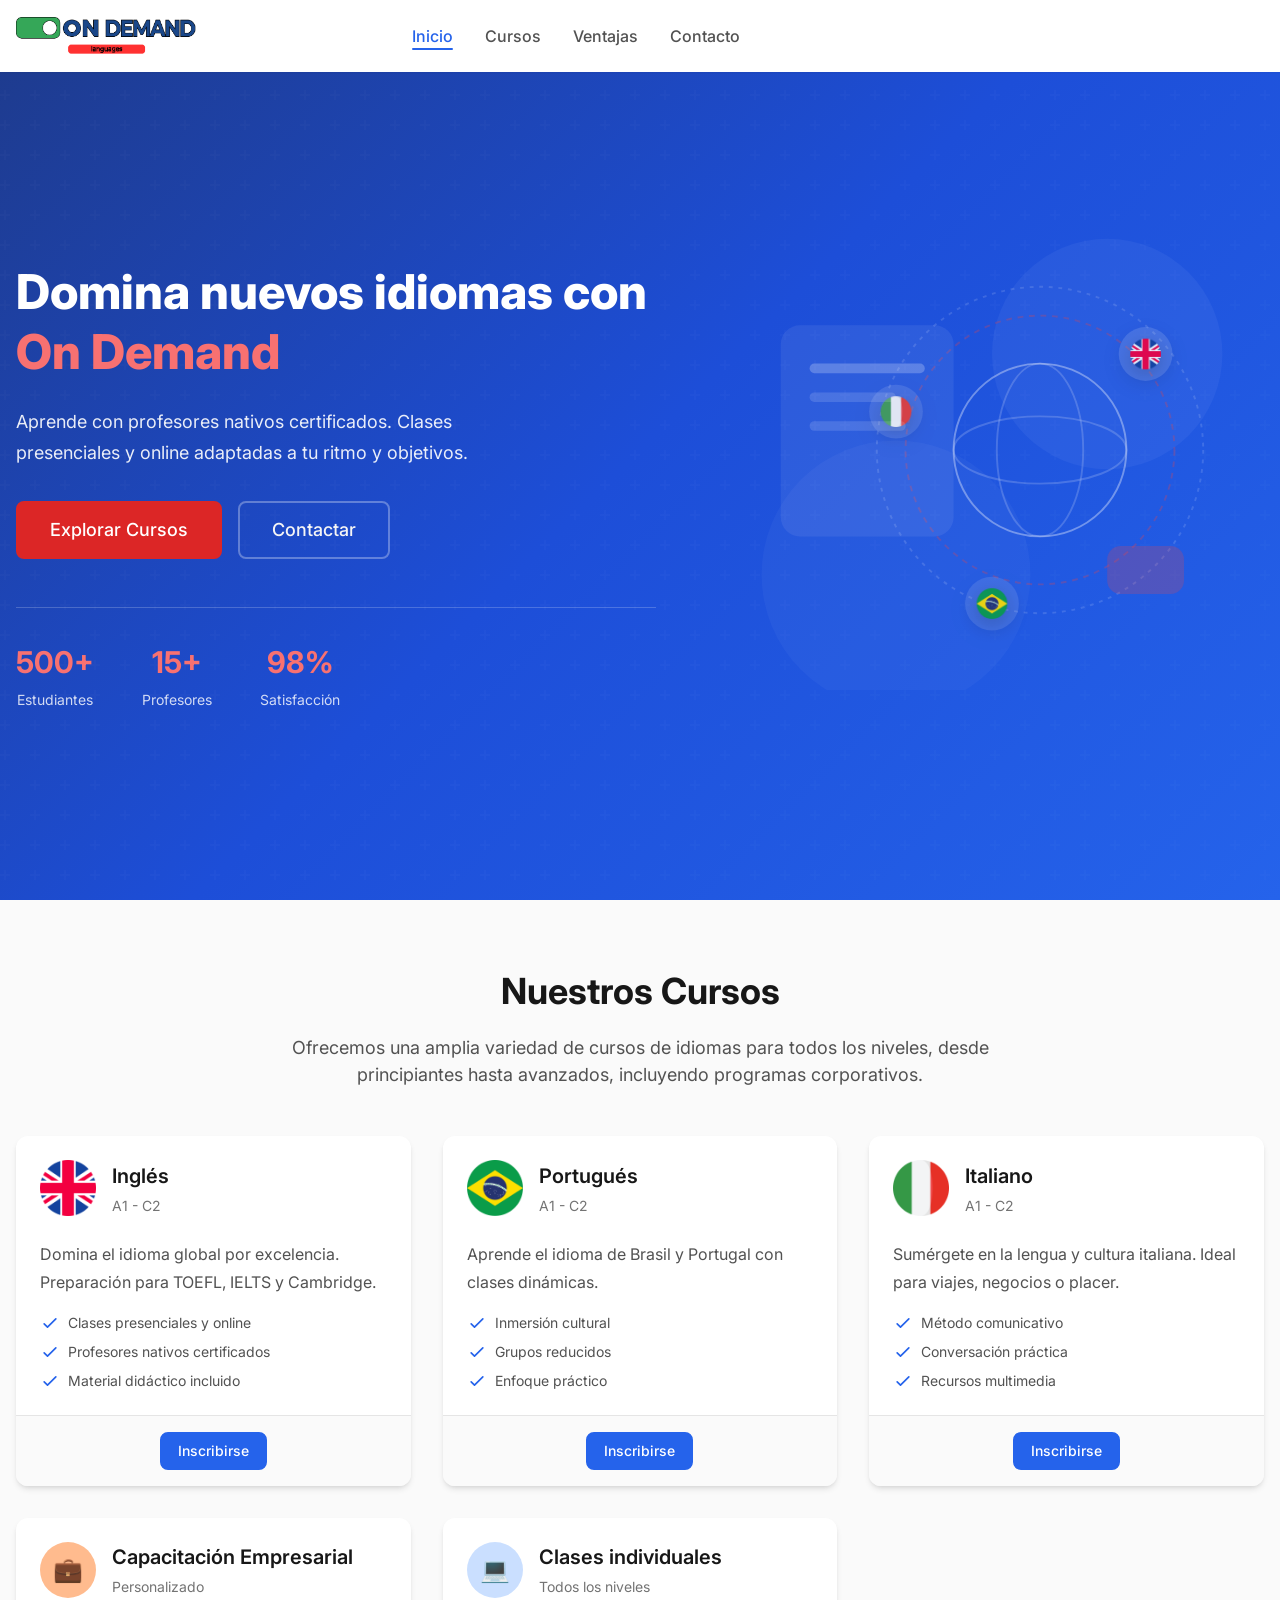
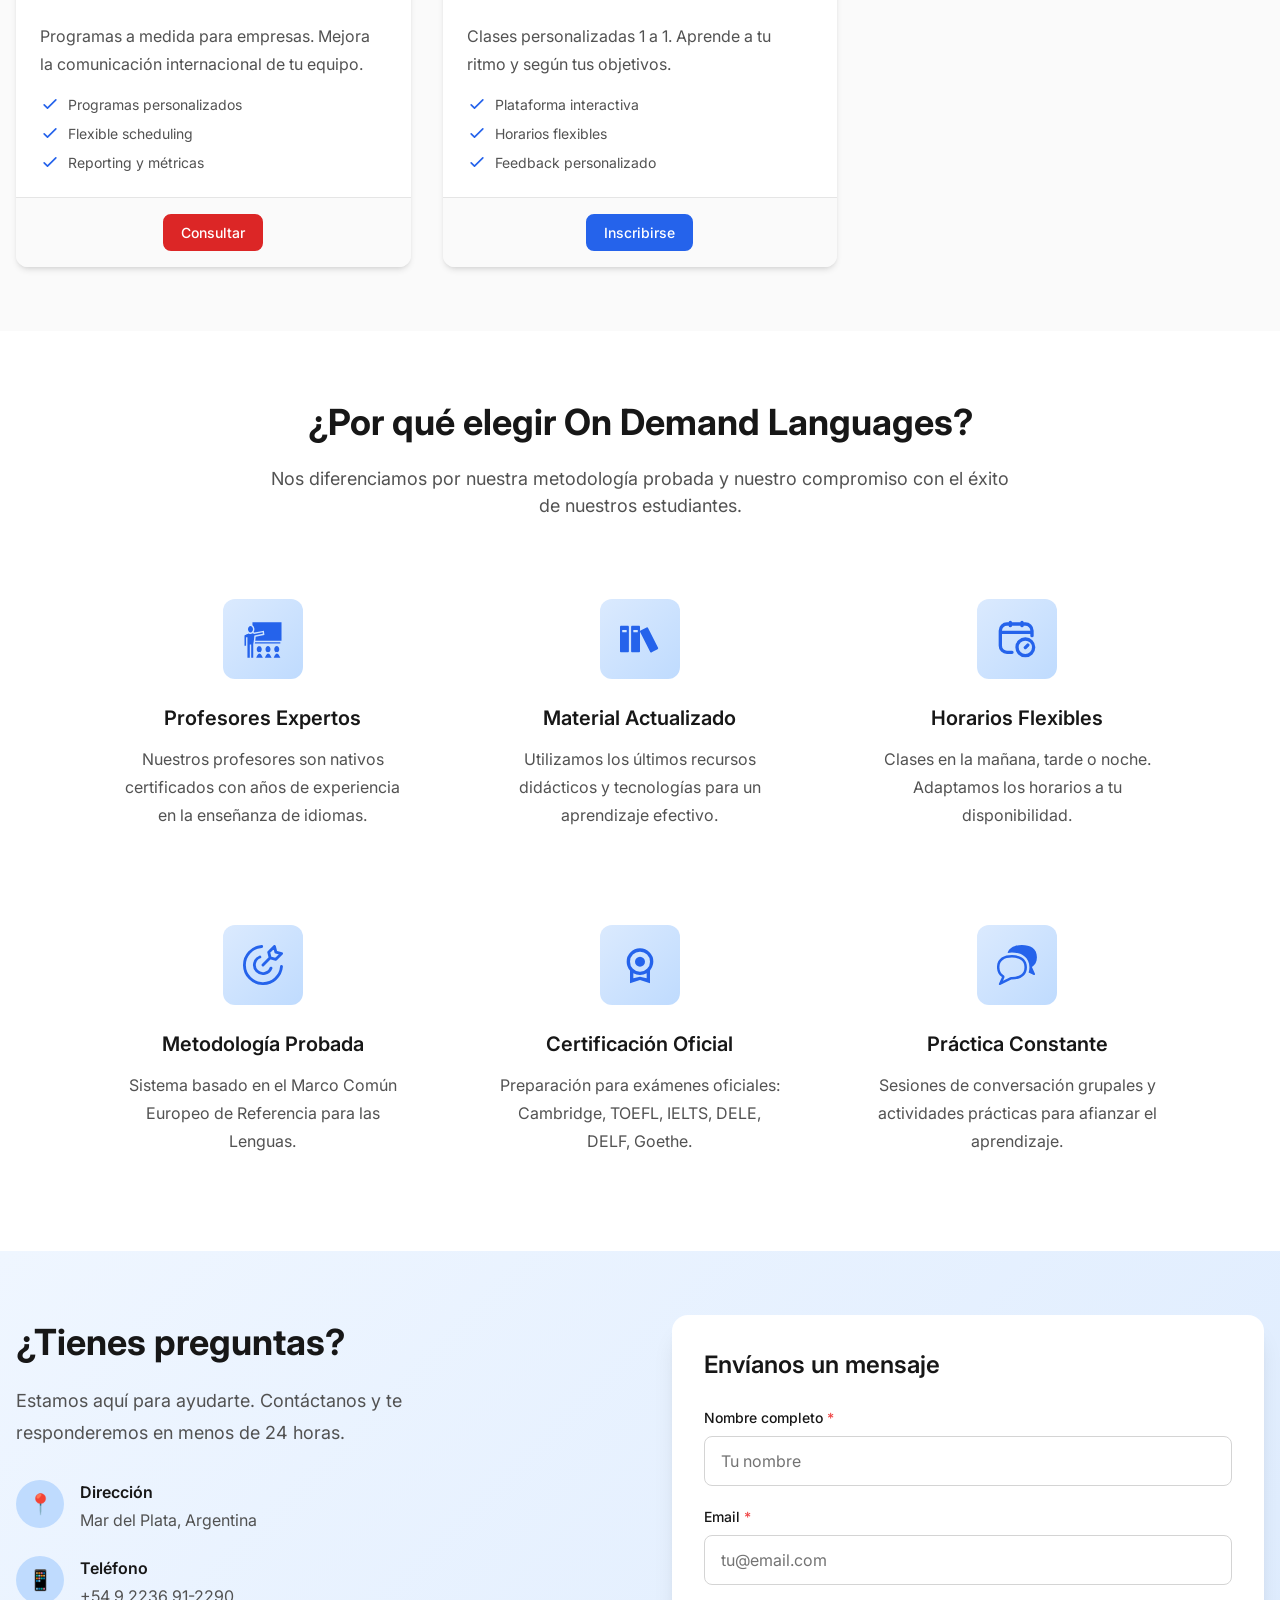
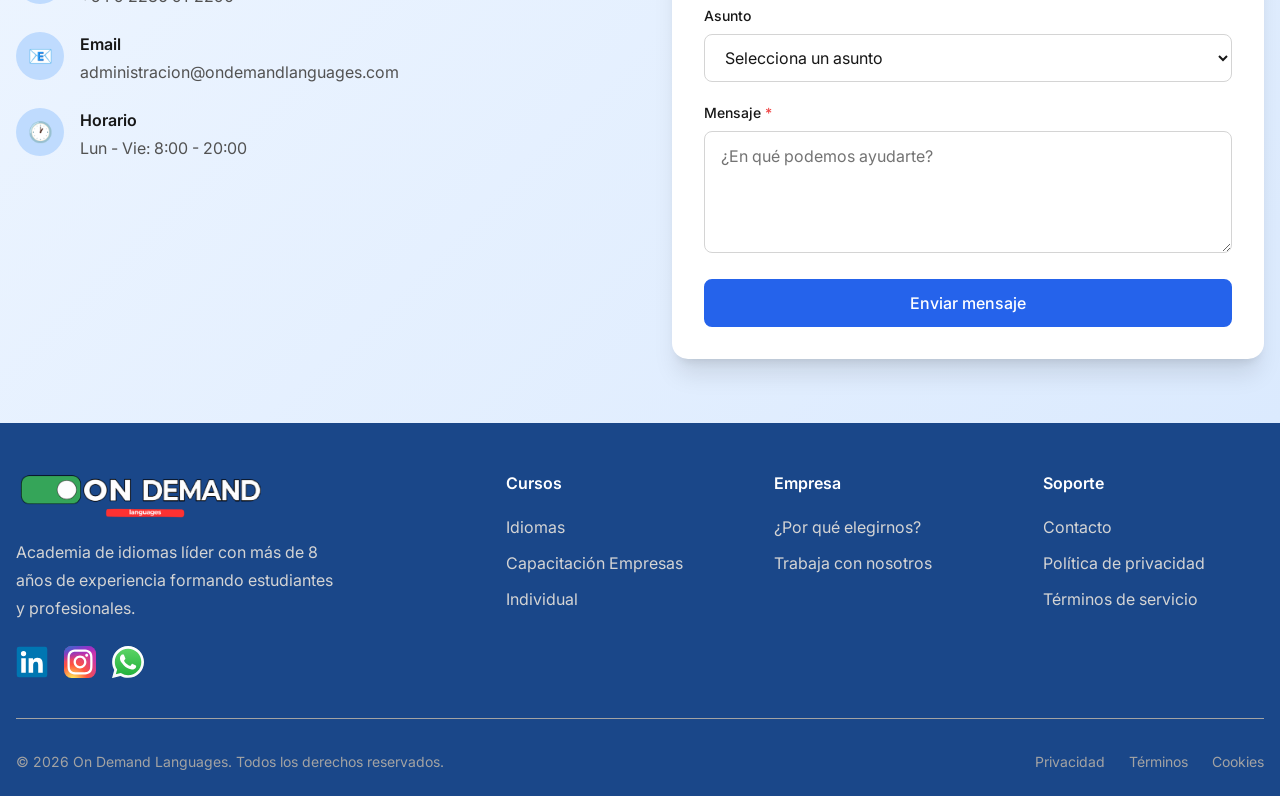
==== index.html @ ba8e9c14 "style(nav): hide login option temporarily and redirect course links to contact" ====
<!DOCTYPE html>
<html lang="es">

<head>
  <meta charset="UTF-8">
  <meta name="viewport" content="width=device-width, initial-scale=1.0">
  <meta name="description"
    content="Academia de Idiomas - Aprende inglés, español, francés y alemán con los mejores profesores. Cursos para todos los niveles y capacitación empresarial.">
  <title>Academia de Idiomas | Aprende con los Mejores</title>

  <!-- Google Fonts -->
  <link rel="preconnect" href="https://fonts.googleapis.com">
  <link rel="preconnect" href="https://fonts.gstatic.com" crossorigin>
  <link href="https://fonts.googleapis.com/css2?family=Inter:wght@300;400;500;600;700;800&display=swap"
    rel="stylesheet">

  <!-- CSS -->
  <link rel="stylesheet" href="css/variables.css">
  <link rel="stylesheet" href="css/reset.css">
  <link rel="stylesheet" href="css/layout.css">
  <link rel="stylesheet" href="css/components.css">
  <link rel="stylesheet" href="css/utilities.css">
  <link rel="stylesheet" href="css/pages/landing.css">

  <!-- Favicon -->
  <link rel="icon" href="assets/mini-logo.png" type="image/png">
</head>

<body>
  <!-- NAVBAR -->
  <nav class="navbar" id="navbar">
    <div class="container navbar__container">
      <a href="index.html" class="navbar__logo">
        <img src="./assets/logo-blue.png" alt="Logo On Demand Languages">
      </a>

      <ul class="navbar__menu">
        <li><a href="index.html" class="navbar__link navbar__link--active">Inicio</a></li>
        <li><a href="#cursos" class="navbar__link">Cursos</a></li>
        <li><a href="#ventajas" class="navbar__link">Ventajas</a></li>
        <li><a href="#contacto" class="navbar__link">Contacto</a></li>
      </ul>
      
      <div class="navbar__actions">
        <a href="pages/login.html" class="btn btn--ghost">Iniciar Sesión</a>
        <a href="pages/register.html" class="btn btn--primary">Registrarse</a>
      </div>

      <button class="navbar__toggle" id="navbarToggle" aria-label="Menú">
        <span class="navbar__toggle-bar"></span>
        <span class="navbar__toggle-bar"></span>
        <span class="navbar__toggle-bar"></span>
      </button>
    </div>

    <!-- Mobile Menu -->
    <div class="navbar__mobile-menu" id="mobileMenu">
      <a href="index.html" class="navbar__link navbar__link--active">Inicio</a>
      <a href="#cursos" class="navbar__link">Cursos</a>
      <a href="#ventajas" class="navbar__link">Ventajas</a>
      <a href="#contacto" class="navbar__link">Contacto</a>
      <div class="mt-4">
        <a href="pages/login.html" class="btn btn--ghost btn--full mb-2">Iniciar Sesión</a>
        <a href="pages/register.html" class="btn btn--primary btn--full">Registrarse</a>
      </div>
    </div>
  </nav>

  <!-- HERO SECTION -->
  <section class="hero">
    <div class="container hero__container">
      <div class="hero__content">

        <h1 class="hero__title">
          Domina nuevos idiomas con <span class="hero__title-accent">On Demand</span>
        </h1>

        <p class="hero__description">
          Aprende con profesores nativos certificados.
          Clases presenciales y online adaptadas a tu ritmo y objetivos.
        </p>

        <div class="hero__actions">
          <a href="#cursos" class="btn btn--accent btn--lg">Explorar Cursos</a>
          <a href="#contacto" class="btn btn--outline-light btn--lg">Contactar</a>
        </div>

        <div class="hero__stats">
          <div class="hero__stat">
            <div class="hero__stat-value">500+</div>
            <div class="hero__stat-label">Estudiantes</div>
          </div>
          <div class="hero__stat">
            <div class="hero__stat-value">15+</div>
            <div class="hero__stat-label">Profesores</div>
          </div>
          <div class="hero__stat">
            <div class="hero__stat-value">98%</div>
            <div class="hero__stat-label">Satisfacción</div>
          </div>
        </div>
      </div>
    </div>

    <!-- Illustration hero -->
    <svg class="hero__image" viewBox="0 0 600 500" fill="none" xmlns="http://www.w3.org/2000/svg" aria-hidden="true">

      <!-- background glow -->
      <circle cx="420" cy="150" r="120" fill="rgba(255,255,255,0.05)" />
      <circle cx="200" cy="380" r="140" fill="rgba(255,255,255,0.04)" />

      <!-- globe -->
      <circle cx="350" cy="250" r="90" stroke="rgba(255,255,255,0.4)" stroke-width="2" />
      <ellipse cx="350" cy="250" rx="90" ry="35" stroke="rgba(255,255,255,0.2)" stroke-width="2" />
      <ellipse cx="350" cy="250" rx="45" ry="90" stroke="rgba(255,255,255,0.2)" stroke-width="2" />

      <!-- orbit lines -->
      <circle cx="350" cy="250" r="140" stroke="rgba(239,68,68,0.3)" stroke-width="2" stroke-dasharray="6 6" />
      <circle cx="350" cy="250" r="170" stroke="rgba(255,255,255,0.15)" stroke-width="2" stroke-dasharray="4 6" />

      <!-- 🇬🇧 UK circular badge -->
      <g transform="translate(460,150)" style="filter: drop-shadow(0px 6px 10px rgba(0,0,0,0.25));">
        <circle cx="0" cy="0" r="28" fill="rgba(255,255,255,0.15)" />
        <image x="-24" y="-16" width="48" height="32" href="assets/flags/GB.png" />
      </g>

      <!-- 🇮🇹 Italy circular badge -->
      <g transform="translate(200,210)" style="filter: drop-shadow(0px 6px 10px rgba(0,0,0,0.25));">
        <circle cx="0" cy="0" r="28" fill="rgba(255,255,255,0.12)" />
        <image x="-24" y="-16" width="48" height="32" href="assets/flags/IT.png" />
      </g>

      <!-- 🇧🇷 Brazil circular badge -->
      <g transform="translate(300,410)" style="filter: drop-shadow(0px 6px 10px rgba(0,0,0,0.25));">
        <circle cx="0" cy="0" r="28" fill="rgba(255,255,255,0.12)" />
        <image x="-24" y="-16" width="48" height="32" href="assets/flags/BR.png" />
      </g>

      <!-- learning card -->
      <rect x="80" y="120" width="180" height="220" rx="20" fill="rgba(255,255,255,0.08)" />
      <rect x="110" y="160" width="120" height="10" rx="5" fill="rgba(255,255,255,0.25)" />
      <rect x="110" y="190" width="90" height="10" rx="5" fill="rgba(255,255,255,0.15)" />
      <rect x="110" y="220" width="100" height="10" rx="5" fill="rgba(255,255,255,0.15)" />

      <!-- chat bubble -->
      <rect x="420" y="350" width="80" height="50" rx="14" fill="rgba(239,68,68,0.25)" />

    </svg>
  </section>

  <!-- COURSES SECTION -->
  <section class="section section--secondary courses" id="cursos">
    <div class="container">
      <div class="courses__header">
        <h2 class="courses__title">Nuestros Cursos</h2>
        <p class="courses__description">
          Ofrecemos una amplia variedad de cursos de idiomas para todos los niveles,
          desde principiantes hasta avanzados, incluyendo programas corporativos.
        </p>
      </div>

      <div class="courses__grid">
        <!-- English Course -->
        <article class="course-card">
          <div class="course-card__header">
            <div class="course-card__icon"><img src="./assets/flags/GB.png" alt="Bandera del Reino Unido"></div>
            <div>
              <h3 class="course-card__title">Inglés</h3>
              <p class="course-card__level">A1 - C2</p>
            </div>
          </div>
          <div class="course-card__content">
            <p class="course-card__description">
              Domina el idioma global por excelencia. Preparación para TOEFL, IELTS y Cambridge.
            </p>
            <ul class="course-card__features">
              <li class="course-card__feature">
                <svg class="course-card__feature-icon" fill="none" stroke="currentColor" viewBox="0 0 24 24">
                  <path stroke-linecap="round" stroke-linejoin="round" stroke-width="2" d="M5 13l4 4L19 7"></path>
                </svg>
                Clases presenciales y online
              </li>
              <li class="course-card__feature">
                <svg class="course-card__feature-icon" fill="none" stroke="currentColor" viewBox="0 0 24 24">
                  <path stroke-linecap="round" stroke-linejoin="round" stroke-width="2" d="M5 13l4 4L19 7"></path>
                </svg>
                Profesores nativos certificados
              </li>
              <li class="course-card__feature">
                <svg class="course-card__feature-icon" fill="none" stroke="currentColor" viewBox="0 0 24 24">
                  <path stroke-linecap="round" stroke-linejoin="round" stroke-width="2" d="M5 13l4 4L19 7"></path>
                </svg>
                Material didáctico incluido
              </li>
            </ul>
          </div>
          <div class="course-card__footer">
            <a href="#contacto" class="btn btn--primary btn--sm">Inscribirse</a>
          </div>
        </article>

        <!-- Portuguese Course -->
        <article class="course-card">
          <div class="course-card__header">
            <div class="course-card__icon"><img src="./assets/flags/BR.png" alt="Bandera de Brasil"></div>
            <div>
              <h3 class="course-card__title">Portugués</h3>
              <p class="course-card__level">A1 - C2</p>
            </div>
          </div>
          <div class="course-card__content">
            <p class="course-card__description">
              Aprende el idioma de Brasil y Portugal con clases dinámicas.
            </p>
            <ul class="course-card__features">
              <li class="course-card__feature">
                <svg class="course-card__feature-icon" fill="none" stroke="currentColor" viewBox="0 0 24 24">
                  <path stroke-linecap="round" stroke-linejoin="round" stroke-width="2" d="M5 13l4 4L19 7"></path>
                </svg>
                Inmersión cultural
              </li>
              <li class="course-card__feature">
                <svg class="course-card__feature-icon" fill="none" stroke="currentColor" viewBox="0 0 24 24">
                  <path stroke-linecap="round" stroke-linejoin="round" stroke-width="2" d="M5 13l4 4L19 7"></path>
                </svg>
                Grupos reducidos
              </li>
              <li class="course-card__feature">
                <svg class="course-card__feature-icon" fill="none" stroke="currentColor" viewBox="0 0 24 24">
                  <path stroke-linecap="round" stroke-linejoin="round" stroke-width="2" d="M5 13l4 4L19 7"></path>
                </svg>
                Enfoque práctico
              </li>
            </ul>
          </div>
          <div class="course-card__footer">
            <a href="#contacto" class="btn btn--primary btn--sm">Inscribirse</a>
          </div>
        </article>

        <!-- Italian Course -->
        <article class="course-card">
          <div class="course-card__header">
            <div class="course-card__icon"><img src="./assets/flags/IT.png" alt="Bandera de Italia"></div>
            <div>
              <h3 class="course-card__title">Italiano</h3>
              <p class="course-card__level">A1 - C2</p>
            </div>
          </div>
          <div class="course-card__content">
            <p class="course-card__description">
              Sumérgete en la lengua y cultura italiana. Ideal para viajes, negocios o placer.
            </p>
            <ul class="course-card__features">
              <li class="course-card__feature">
                <svg class="course-card__feature-icon" fill="none" stroke="currentColor" viewBox="0 0 24 24">
                  <path stroke-linecap="round" stroke-linejoin="round" stroke-width="2" d="M5 13l4 4L19 7"></path>
                </svg>
                Método comunicativo
              </li>
              <li class="course-card__feature">
                <svg class="course-card__feature-icon" fill="none" stroke="currentColor" viewBox="0 0 24 24">
                  <path stroke-linecap="round" stroke-linejoin="round" stroke-width="2" d="M5 13l4 4L19 7"></path>
                </svg>
                Conversación práctica
              </li>
              <li class="course-card__feature">
                <svg class="course-card__feature-icon" fill="none" stroke="currentColor" viewBox="0 0 24 24">
                  <path stroke-linecap="round" stroke-linejoin="round" stroke-width="2" d="M5 13l4 4L19 7"></path>
                </svg>
                Recursos multimedia
              </li>
            </ul>
          </div>
          <div class="course-card__footer">
            <a href="#contacto" class="btn btn--primary btn--sm">Inscribirse</a>
          </div>
        </article>

        <!-- Corporate Training -->
        <article class="course-card">
          <div class="course-card__header">
            <div class="course-card__icon course-card__icon--corporate">💼</div>
            <div>
              <h3 class="course-card__title">Capacitación Empresarial</h3>
              <p class="course-card__level">Personalizado</p>
            </div>
          </div>
          <div class="course-card__content">
            <p class="course-card__description">
              Programas a medida para empresas. Mejora la comunicación internacional de tu equipo.
            </p>
            <ul class="course-card__features">
              <li class="course-card__feature">
                <svg class="course-card__feature-icon" fill="none" stroke="currentColor" viewBox="0 0 24 24">
                  <path stroke-linecap="round" stroke-linejoin="round" stroke-width="2" d="M5 13l4 4L19 7"></path>
                </svg>
                Programas personalizados
              </li>
              <li class="course-card__feature">
                <svg class="course-card__feature-icon" fill="none" stroke="currentColor" viewBox="0 0 24 24">
                  <path stroke-linecap="round" stroke-linejoin="round" stroke-width="2" d="M5 13l4 4L19 7"></path>
                </svg>
                Flexible scheduling
              </li>
              <li class="course-card__feature">
                <svg class="course-card__feature-icon" fill="none" stroke="currentColor" viewBox="0 0 24 24">
                  <path stroke-linecap="round" stroke-linejoin="round" stroke-width="2" d="M5 13l4 4L19 7"></path>
                </svg>
                Reporting y métricas
              </li>
            </ul>
          </div>
          <div class="course-card__footer">
            <a href="#contacto" class="btn btn--accent btn--sm">Consultar</a>
          </div>
        </article>

        <!-- Clases individuales -->
        <article class="course-card">
          <div class="course-card__header">
            <div class="course-card__icon course-card__icon--online">💻</div>
            <div>
              <h3 class="course-card__title">Clases individuales</h3>
              <p class="course-card__level">Todos los niveles</p>
            </div>
          </div>
          <div class="course-card__content">
            <p class="course-card__description">
              Clases personalizadas 1 a 1. Aprende a tu ritmo y según tus objetivos.
            </p>
            <ul class="course-card__features">
              <li class="course-card__feature">
                <svg class="course-card__feature-icon" fill="none" stroke="currentColor" viewBox="0 0 24 24">
                  <path stroke-linecap="round" stroke-linejoin="round" stroke-width="2" d="M5 13l4 4L19 7"></path>
                </svg>
                Plataforma interactiva
              </li>
              <li class="course-card__feature">
                <svg class="course-card__feature-icon" fill="none" stroke="currentColor" viewBox="0 0 24 24">
                  <path stroke-linecap="round" stroke-linejoin="round" stroke-width="2" d="M5 13l4 4L19 7"></path>
                </svg>
                Horarios flexibles
              </li>
              <li class="course-card__feature">
                <svg class="course-card__feature-icon" fill="none" stroke="currentColor" viewBox="0 0 24 24">
                  <path stroke-linecap="round" stroke-linejoin="round" stroke-width="2" d="M5 13l4 4L19 7"></path>
                </svg>
                Feedback personalizado
              </li>
            </ul>
          </div>
          <div class="course-card__footer">
            <a href="#contacto" class="btn btn--primary btn--sm">Inscribirse</a>
          </div>
        </article>
      </div>
    </div>
  </section>

  <!-- ADVANTAGES SECTION -->
  <section class="section advantages" id="ventajas">
    <div class="container">
      <div class="advantages__header">
        <h2 class="advantages__title">¿Por qué elegir On Demand Languages?</h2>
        <p class="advantages__description">
          Nos diferenciamos por nuestra metodología probada y nuestro compromiso con el éxito de nuestros estudiantes.
        </p>
      </div>

      <div class="advantages__grid">
        <article class="advantage-card">
          <div class="advantage-card__icon"><svg xmlns="http://www.w3.org/2000/svg" width="40" height="40"
              viewBox="0 0 512 512">
              <path fill="#2563eb"
                d="M120.998 40.998v37.943C136.22 89.471 146 109.278 146 131.001c0 13.71-3.901 26.65-10.598 36.985c3.465 1.35 7.106 2.85 10.15 4.172l122.352-22.783l5.918 54.842l-111.748 23.219c-.862 16.261-2.45 32.262-5.289 51.566h336.217V40.998zM96 88.998c-16.595 0-32.002 17.747-32.002 42.004S79.405 173.004 96 173.004s32.002-17.745 32.002-42.002S112.595 88.998 96 88.998m156.096 81.629l-108.592 20.22c-14.24-5.602-4.956-3.035-21.469-8.517c-7.476 5.469-16.33 8.672-26.035 8.672c-8.6 0-16.53-2.523-23.428-6.9c-8.59 3.564-17.655 8.09-25.736 12.654c-12.992 7.338-23.722 13.211-27.838 16.033v130.213h20.004V232h17.996v263.002h30.004V326h17.996v169.002h26.004v-171.84l.154-.824c9.514-50.64 12.588-77.384 13.461-109.656l109.56-22.766zm-98.153 126.375c-.952 5.682-1.991 11.64-3.146 17.996H478v-17.996zM208 344.998c-16.595 0-32.002 17.747-32.002 42.004c0 18.198 8.67 32.73 20.01 38.855c3.599-1.662 7.482-2.706 11.68-2.851c4.633-.16 8.98.767 13.052 2.42c10.968-6.352 19.262-20.63 19.262-38.424c0-24.257-15.407-42.004-32.002-42.004m112 0c-16.595 0-32.002 17.747-32.002 42.004c0 18.198 8.67 32.73 20.01 38.855c3.599-1.662 7.482-2.706 11.68-2.851c4.633-.16 8.98.767 13.052 2.42c10.968-6.352 19.262-20.63 19.262-38.424c0-24.257-15.407-42.004-32.002-42.004m112 0c-16.595 0-32.002 17.747-32.002 42.004c0 18.198 8.67 32.73 20.01 38.855c3.599-1.662 7.482-2.706 11.68-2.851c4.633-.16 8.98.767 13.052 2.42c10.968-6.352 19.262-20.63 19.262-38.424c0-24.257-15.407-42.004-32.002-42.004m-223.688 95.996c-3.844.133-8.907 2.93-14.3 8.785s-10.696 14.25-15.125 22.76c-4.226 8.12-7.609 16.16-10.06 22.463h85.339c-3.04-6.436-7.138-14.549-12.133-22.711c-5.298-8.658-11.511-17.138-17.668-22.957s-11.8-8.487-16.053-8.34m112 0c-3.844.133-8.907 2.93-14.3 8.785s-10.696 14.25-15.125 22.76c-4.226 8.12-7.609 16.16-10.06 22.463h85.339c-3.04-6.436-7.138-14.549-12.133-22.711c-5.298-8.658-11.511-17.138-17.668-22.957s-11.8-8.487-16.052-8.34zm112 0c-3.844.133-8.907 2.93-14.3 8.785s-10.696 14.25-15.125 22.76c-4.226 8.12-7.609 16.16-10.06 22.463h85.339c-3.04-6.436-7.138-14.549-12.133-22.711c-5.298-8.658-11.511-17.138-17.668-22.957s-11.8-8.487-16.052-8.34z" />
            </svg></div>
          <h3 class="advantage-card__title">Profesores Expertos</h3>
          <p class="advantage-card__description">
            Nuestros profesores son nativos certificados con años de experiencia en la enseñanza de idiomas.
          </p>
        </article>

        <article class="advantage-card">
          <div class="advantage-card__icon"><svg xmlns="http://www.w3.org/2000/svg" width="40" height="40"
              viewBox="0 0 18 16">
              <path fill="#2563eb"
                d="M3.5 2h-3c-.275 0-.5.225-.5.5v11c0 .275.225.5.5.5h3c.275 0 .5-.225.5-.5v-11c0-.275-.225-.5-.5-.5M3 5H1V4h2zm5.5-3h-3c-.275 0-.5.225-.5.5v11c0 .275.225.5.5.5h3c.275 0 .5-.225.5-.5v-11c0-.275-.225-.5-.5-.5M8 5H6V4h2z" />
              <path fill="#2563eb"
                d="m11.954 2.773l-2.679 1.35a.5.5 0 0 0-.222.671l4.5 8.93a.5.5 0 0 0 .671.222l2.679-1.35a.5.5 0 0 0 .222-.671l-4.5-8.93a.5.5 0 0 0-.671-.222" />
              <path fill="#2563eb" d="M14.5 13.5a.5.5 0 1 1-1 0a.5.5 0 0 1 1 0" />
            </svg></div>
          <h3 class="advantage-card__title">Material Actualizado</h3>
          <p class="advantage-card__description">
            Utilizamos los últimos recursos didácticos y tecnologías para un aprendizaje efectivo.
          </p>
        </article>

        <article class="advantage-card">
          <div class="advantage-card__icon"><svg xmlns="http://www.w3.org/2000/svg" width="40" height="40"
              viewBox="0 0 24 24">
              <g fill="none" stroke="#2563eb" stroke-linecap="round" stroke-linejoin="round" stroke-width="2">
                <path
                  d="M9 20H6a4 4 0 0 1-4-4V7a4 4 0 0 1 4-4h11a4 4 0 0 1 4 4v3M8 2v2m7-2v2M2 8h19m-2.5 7.643l-1.5 1.5" />
                <circle cx="17" cy="17" r="5" />
              </g>
            </svg></div>
          <h3 class="advantage-card__title">Horarios Flexibles</h3>
          <p class="advantage-card__description">
            Clases en la mañana, tarde o noche. Adaptamos los horarios a tu disponibilidad.
          </p>
        </article>

        <article class="advantage-card">
          <div class="advantage-card__icon"><svg xmlns="http://www.w3.org/2000/svg" width="40" height="40"
              viewBox="0 0 14 14">
              <g fill="none" stroke="#2563eb" stroke-linecap="round" stroke-linejoin="round">
                <path d="M13.48 7.516a6.5 6.5 0 1 1-6.93-7" />
                <path d="M9.79 8.09A3 3 0 1 1 5.9 4.21M7 7l2.5-2.5m2 .5l-2-.5l-.5-2l2-2l.5 2l2 .5z" />
              </g>
            </svg></div>
          <h3 class="advantage-card__title">Metodología Probada</h3>
          <p class="advantage-card__description">
            Sistema basado en el Marco Común Europeo de Referencia para las Lenguas.
          </p>
        </article>

        <article class="advantage-card">
          <div class="advantage-card__icon"><svg xmlns="http://www.w3.org/2000/svg" width="40" height="40"
              viewBox="0 0 24 24">
              <path fill="#2563eb"
                d="M9 10a3.04 3.04 0 0 1 3-3a3.04 3.04 0 0 1 3 3a3.04 3.04 0 0 1-3 3a3.04 3.04 0 0 1-3-3m3 9l4 1v-3.08A7.54 7.54 0 0 1 12 18a7.54 7.54 0 0 1-4-1.08V20m4-16a5.78 5.78 0 0 0-4.24 1.74A5.78 5.78 0 0 0 6 10a5.78 5.78 0 0 0 1.76 4.23A5.78 5.78 0 0 0 12 16a5.78 5.78 0 0 0 4.24-1.77A5.78 5.78 0 0 0 18 10a5.78 5.78 0 0 0-1.76-4.26A5.78 5.78 0 0 0 12 4m8 6a8 8 0 0 1-.57 2.8A7.8 7.8 0 0 1 18 15.28V23l-6-2l-6 2v-7.72A7.9 7.9 0 0 1 4 10a7.68 7.68 0 0 1 2.33-5.64A7.73 7.73 0 0 1 12 2a7.73 7.73 0 0 1 5.67 2.36A7.68 7.68 0 0 1 20 10" />
            </svg></div>
          <h3 class="advantage-card__title">Certificación Oficial</h3>
          <p class="advantage-card__description">
            Preparación para exámenes oficiales: Cambridge, TOEFL, IELTS, DELE, DELF, Goethe.
          </p>
        </article>

        <article class="advantage-card">
          <div class="advantage-card__icon"><svg xmlns="http://www.w3.org/2000/svg" width="40" height="40"
              viewBox="0 0 16 16">
              <path fill="#2563eb" fill-rule="evenodd"
                d="M14.7 12a.376.376 0 0 0 .49-.5l-1.22-2.69c1.23-.773 2-2.04 2-3.91c0-3.48-2.69-4.87-6-4.87C7.28.03 5 .948 4.24 3.16q.844-.13 1.73-.128c1.77 0 3.51.37 4.83 1.32c1.37.987 2.17 2.52 2.17 4.55c0 .76-.113 1.45-.325 2.07l2.05 1.03zM2.9 13.23a1 1 0 0 0-.378-1.26c-.923-.58-1.54-1.52-1.54-3.06c0-1.45.538-2.35 1.34-2.93c.853-.616 2.12-.943 3.66-.943s2.8.327 3.66.943c.804.58 1.34 1.49 1.34 2.93s-.538 2.35-1.34 2.93c-.853.616-2.12.943-3.66.943q-.13 0-.257-.003a1 1 0 0 0-.472.105l-2.85 1.42l.49-1.08zM.84 15.92a.375.375 0 0 0 .416.082l4.45-2.22q.14.004.281.004c3.31 0 6-1.39 6-4.88c0-3.48-2.69-4.87-6-4.87s-6 1.39-6 4.87c0 1.87.774 3.14 2 3.91l-1.22 2.69a.38.38 0 0 0 .073.418z"
                clip-rule="evenodd" />
            </svg></div>
          <h3 class="advantage-card__title">Práctica Constante</h3>
          <p class="advantage-card__description">
            Sesiones de conversación grupales y actividades prácticas para afianzar el aprendizaje.
          </p>
        </article>
      </div>
    </div>
  </section>

  <!-- CONTACT SECTION -->
  <section class="section contact" id="contacto">
    <div class="container contact__container">
      <div class="contact__info">
        <h2 class="contact__title">¿Tienes preguntas?</h2>
        <p class="contact__description">
          Estamos aquí para ayudarte. Contáctanos y te responderemos en menos de 24 horas.
        </p>

        <div class="contact__details">
          <div class="contact__detail">
            <div class="contact__detail-icon">📍</div>
            <div class="contact__detail-content">
              <h4>Dirección</h4>
              <p>Mar del Plata, Argentina</p>
            </div>
          </div>

          <div class="contact__detail">
            <div class="contact__detail-icon">📱</div>
            <div class="contact__detail-content">
              <h4>Teléfono</h4>
              <p>+54 9 2236 91-2290</p>
            </div>
          </div>

          <div class="contact__detail">
            <div class="contact__detail-icon">📧</div>
            <div class="contact__detail-content">
              <h4>Email</h4>
              <p>administracion@ondemandlanguages.com</p>
            </div>
          </div>

          <div class="contact__detail">
            <div class="contact__detail-icon">🕐</div>
            <div class="contact__detail-content">
              <h4>Horario</h4>
              <p>Lun - Vie: 8:00 - 20:00</p>
            </div>
          </div>
        </div>
      </div>

      <div class="contact__form-wrapper">
        <h3 class="contact__form-title">Envíanos un mensaje</h3>
        <form id="contactForm" class="auth-form" action="https://formspree.io/f/xojponen" method="POST">
          <div class="form-group">
            <label for="contactName" class="form-label form-label--required">Nombre completo</label>
            <input type="text" id="contactName" name="name" class="form-input" placeholder="Tu nombre" required>
          </div>

          <div class="form-group">
            <label for="contactEmail" class="form-label form-label--required">Email</label>
            <input type="email" id="contactEmail" name="_replyto" class="form-input" placeholder="tu@email.com"
              required>
            <input type="hidden" name="_subject" value="Nuevo mensaje de contacto - On Demand Languages">
            <input type="hidden" name="email" id="emailCopy">
          </div>

          <div class="form-group">
            <label for="contactSubject" class="form-label">Asunto</label>
            <select id="contactSubject" name="contactSubject" class="form-select">
              <option value="">Selecciona un asunto</option>
              <option value="Información general">Información general</option>
              <option value="Cursos disponibles">Cursos disponibles</option>
              <option value="Capacitación empresarial">Capacitación empresarial</option>
              <option value="Precios y pagos">Precios y pagos</option>
              <option value="Otro">Otro</option>
            </select>
          </div>

          <div class="form-group">
            <label for="contactMessage" class="form-label form-label--required">Mensaje</label>
            <textarea id="contactMessage" name="message" class="form-textarea" rows="4"
              placeholder="¿En qué podemos ayudarte?" required></textarea>
          </div>

          <button type="submit" class="btn btn--primary btn--full" id="submitBtn">
            Enviar mensaje
          </button>
        </form>
      </div>
    </div>
  </section>

  <!-- FOOTER -->
  <footer class="footer">
    <div class="container">
      <div class="footer__grid">
        <div class="footer__brand">
          <a href="index.html" class="footer__logo">
            <img src="./assets/logo-white.png" alt="On Demand Languages Logo">
          </a>
          <p class="footer__description">
            Academia de idiomas líder con más de 8 años de experiencia formando estudiantes y profesionales.
          </p>
          <div class="footer__social">
            <a href="https://www.linkedin.com/company/ondemandlanguages/?originalSubdomain=es"
              class="footer__social-link" aria-label="Linkedin" target="_blank"><svg xmlns="http://www.w3.org/2000/svg"
                width="40" height="40" viewBox="0 0 128 128">
                <path fill="#0076b2"
                  d="M116 3H12a8.91 8.91 0 0 0-9 8.8v104.42a8.91 8.91 0 0 0 9 8.78h104a8.93 8.93 0 0 0 9-8.81V11.77A8.93 8.93 0 0 0 116 3" />
                <path fill="#fff"
                  d="M21.06 48.73h18.11V107H21.06zm9.06-29a10.5 10.5 0 1 1-10.5 10.49a10.5 10.5 0 0 1 10.5-10.49m20.41 29h17.36v8h.24c2.42-4.58 8.32-9.41 17.13-9.41C103.6 47.28 107 59.35 107 75v32H88.89V78.65c0-6.75-.12-15.44-9.41-15.44s-10.87 7.36-10.87 15V107H50.53z" />
              </svg></a>
            <a href="https://www.instagram.com/ondemand.languages/" class="footer__social-link" aria-label="Instagram"
              target="_blank"><svg xmlns="http://www.w3.org/2000/svg" width="40" height="40" viewBox="0 0 256 256">
                <g fill="none">
                  <rect width="256" height="256" fill="url(#IconifyId19d6df77088eff3f82)" rx="60" />
                  <rect width="256" height="256" fill="url(#IconifyId19d6df77088eff3f83)" rx="60" />
                  <path fill="#fff"
                    d="M128.009 28c-27.158 0-30.567.119-41.233.604c-10.646.488-17.913 2.173-24.271 4.646c-6.578 2.554-12.157 5.971-17.715 11.531c-5.563 5.559-8.98 11.138-11.542 17.713c-2.48 6.36-4.167 13.63-4.646 24.271c-.477 10.667-.602 14.077-.602 41.236s.12 30.557.604 41.223c.49 10.646 2.175 17.913 4.646 24.271c2.556 6.578 5.973 12.157 11.533 17.715c5.557 5.563 11.136 8.988 17.709 11.542c6.363 2.473 13.631 4.158 24.275 4.646c10.667.485 14.073.604 41.23.604c27.161 0 30.559-.119 41.225-.604c10.646-.488 17.921-2.173 24.284-4.646c6.575-2.554 12.146-5.979 17.702-11.542c5.563-5.558 8.979-11.137 11.542-17.712c2.458-6.361 4.146-13.63 4.646-24.272c.479-10.666.604-14.066.604-41.225s-.125-30.567-.604-41.234c-.5-10.646-2.188-17.912-4.646-24.27c-2.563-6.578-5.979-12.157-11.542-17.716c-5.562-5.562-11.125-8.979-17.708-11.53c-6.375-2.474-13.646-4.16-24.292-4.647c-10.667-.485-14.063-.604-41.23-.604zm-8.971 18.021c2.663-.004 5.634 0 8.971 0c26.701 0 29.865.096 40.409.575c9.75.446 15.042 2.075 18.567 3.444c4.667 1.812 7.994 3.979 11.492 7.48c3.5 3.5 5.666 6.833 7.483 11.5c1.369 3.52 3 8.812 3.444 18.562c.479 10.542.583 13.708.583 40.396s-.104 29.855-.583 40.396c-.446 9.75-2.075 15.042-3.444 18.563c-1.812 4.667-3.983 7.99-7.483 11.488c-3.5 3.5-6.823 5.666-11.492 7.479c-3.521 1.375-8.817 3-18.567 3.446c-10.542.479-13.708.583-40.409.583c-26.702 0-29.867-.104-40.408-.583c-9.75-.45-15.042-2.079-18.57-3.448c-4.666-1.813-8-3.979-11.5-7.479s-5.666-6.825-7.483-11.494c-1.369-3.521-3-8.813-3.444-18.563c-.479-10.542-.575-13.708-.575-40.413s.096-29.854.575-40.396c.446-9.75 2.075-15.042 3.444-18.567c1.813-4.667 3.983-8 7.484-11.5s6.833-5.667 11.5-7.483c3.525-1.375 8.819-3 18.569-3.448c9.225-.417 12.8-.542 31.437-.563zm62.351 16.604c-6.625 0-12 5.37-12 11.996c0 6.625 5.375 12 12 12s12-5.375 12-12s-5.375-12-12-12zm-53.38 14.021c-28.36 0-51.354 22.994-51.354 51.355s22.994 51.344 51.354 51.344c28.361 0 51.347-22.983 51.347-51.344c0-28.36-22.988-51.355-51.349-51.355zm0 18.021c18.409 0 33.334 14.923 33.334 33.334c0 18.409-14.925 33.334-33.334 33.334s-33.333-14.925-33.333-33.334c0-18.411 14.923-33.334 33.333-33.334" />
                  <defs>
                    <radialGradient id="IconifyId19d6df77088eff3f82" cx="0" cy="0" r="1"
                      gradientTransform="matrix(0 -253.715 235.975 0 68 275.717)" gradientUnits="userSpaceOnUse">
                      <stop stop-color="#FD5" />
                      <stop offset=".1" stop-color="#FD5" />
                      <stop offset=".5" stop-color="#FF543E" />
                      <stop offset="1" stop-color="#C837AB" />
                    </radialGradient>
                    <radialGradient id="IconifyId19d6df77088eff3f83" cx="0" cy="0" r="1"
                      gradientTransform="matrix(22.25952 111.2061 -458.39518 91.75449 -42.881 18.441)"
                      gradientUnits="userSpaceOnUse">
                      <stop stop-color="#3771C8" />
                      <stop offset=".128" stop-color="#3771C8" />
                      <stop offset="1" stop-color="#60F" stop-opacity="0" />
                    </radialGradient>
                  </defs>
                </g>
              </svg></a>
            <a href="https://wa.me/34641099875" class="footer__social-link" aria-label="WhatsApp" target="_blank"><svg
                xmlns="http://www.w3.org/2000/svg" width="40" height="40.3125" viewBox="0 0 256 258">
                <defs>
                  <linearGradient id="IconifyId19d76ed51d43c3aa52" x1="50%" x2="50%" y1="100%" y2="0%">
                    <stop offset="0%" stop-color="#1FAF38" />
                    <stop offset="100%" stop-color="#60D669" />
                  </linearGradient>
                  <linearGradient id="IconifyId19d76ed51d43c3aa53" x1="50%" x2="50%" y1="100%" y2="0%">
                    <stop offset="0%" stop-color="#F9F9F9" />
                    <stop offset="100%" stop-color="#FFF" />
                  </linearGradient>
                </defs>
                <path fill="url(#IconifyId19d76ed51d43c3aa52)"
                  d="M5.463 127.456c-.006 21.677 5.658 42.843 16.428 61.499L4.433 252.697l65.232-17.104a123 123 0 0 0 58.8 14.97h.054c67.815 0 123.018-55.183 123.047-123.01c.013-32.867-12.775-63.773-36.009-87.025c-23.23-23.25-54.125-36.061-87.043-36.076c-67.823 0-123.022 55.18-123.05 123.004" />
                <path fill="url(#IconifyId19d76ed51d43c3aa53)"
                  d="M1.07 127.416c-.007 22.457 5.86 44.38 17.014 63.704L0 257.147l67.571-17.717c18.618 10.151 39.58 15.503 60.91 15.511h.055c70.248 0 127.434-57.168 127.464-127.423c.012-34.048-13.236-66.065-37.3-90.15C194.633 13.286 162.633.014 128.536 0C58.276 0 1.099 57.16 1.071 127.416m40.24 60.376l-2.523-4.005c-10.606-16.864-16.204-36.352-16.196-56.363C22.614 69.029 70.138 21.52 128.576 21.52c28.3.012 54.896 11.044 74.9 31.06c20.003 20.018 31.01 46.628 31.003 74.93c-.026 58.395-47.551 105.91-105.943 105.91h-.042c-19.013-.01-37.66-5.116-53.922-14.765l-3.87-2.295l-40.098 10.513z" />
                <path fill="#FFF"
                  d="M96.678 74.148c-2.386-5.303-4.897-5.41-7.166-5.503c-1.858-.08-3.982-.074-6.104-.074c-2.124 0-5.575.799-8.492 3.984c-2.92 3.188-11.148 10.892-11.148 26.561s11.413 30.813 13.004 32.94c1.593 2.123 22.033 35.307 54.405 48.073c26.904 10.609 32.379 8.499 38.218 7.967c5.84-.53 18.844-7.702 21.497-15.139c2.655-7.436 2.655-13.81 1.859-15.142c-.796-1.327-2.92-2.124-6.105-3.716s-18.844-9.298-21.763-10.361c-2.92-1.062-5.043-1.592-7.167 1.597c-2.124 3.184-8.223 10.356-10.082 12.48c-1.857 2.129-3.716 2.394-6.9.801c-3.187-1.598-13.444-4.957-25.613-15.806c-9.468-8.442-15.86-18.867-17.718-22.056c-1.858-3.184-.199-4.91 1.398-6.497c1.431-1.427 3.186-3.719 4.78-5.578c1.588-1.86 2.118-3.187 3.18-5.311c1.063-2.126.531-3.986-.264-5.579c-.798-1.593-6.987-17.343-9.819-23.64" />
              </svg></a>
          </div>
        </div>

        <div class="footer__column">
          <h4 class="footer__column-title">Cursos</h4>
          <ul class="footer__links">
            <li><a href="#cursos" class="footer__link">Idiomas</a></li>
            <li><a href="#cursos" class="footer__link">Capacitación Empresas</a></li>
            <li><a href="#cursos" class="footer__link">Individual</a></li>
          </ul>
        </div>

        <div class="footer__column">
          <h4 class="footer__column-title">Empresa</h4>
          <ul class="footer__links">
            <li><a href="#ventajas" class="footer__link">¿Por qué elegirnos?</a></li>
            <li><a href="#contacto" class="footer__link">Trabaja con nosotros</a></li>
          </ul>
        </div>

        <div class="footer__column">
          <h4 class="footer__column-title">Soporte</h4>
          <ul class="footer__links">
            <li><a href="#contacto" class="footer__link">Contacto</a></li>
            <li><a href="#" class="footer__link">Política de privacidad</a></li>
            <li><a href="#" class="footer__link">Términos de servicio</a></li>
          </ul>
        </div>
      </div>

      <div class="footer__bottom">
        <p class="footer__copyright">
          © 2026 On Demand Languages. Todos los derechos reservados.
        </p>
        <div class="footer__legal">
          <a href="#" class="footer__legal-link">Privacidad</a>
          <a href="#" class="footer__legal-link">Términos</a>
          <a href="#" class="footer__legal-link">Cookies</a>
        </div>
      </div>
    </div>
  </footer>

  <!-- JavaScript -->
  <script src="js/main.js" type="module"></script>
</body>

</html>
---- css/variables.css ----
/**
 * VARIABLES CSS - Academia de Idiomas
 * Paleta: Azules principales + Acentos rojos
 * Estilo: Moderno educativo profesional
 */

:root {
  /* ========== COLORES PRIMARIOS (Azules) ========== */
  --color-primary-50: #eff6ff;
  --color-primary-100: #dbeafe;
  --color-primary-200: #bfdbfe;
  --color-primary-300: #93c5fd;
  --color-primary-400: #60a5fa;
  --color-primary-500: #3b82f6;
  --color-primary-600: #2563eb;
  --color-primary-700: #1d4ed8;
  --color-primary-800: #1e40af;
  --color-primary-900: #1e3a8a;
  --color-primary-950: #172554;

  /* ========== COLORES DE ACENTO (Rojos) ========== */
  --color-accent-50: #fef2f2;
  --color-accent-100: #fee2e2;
  --color-accent-200: #fecaca;
  --color-accent-300: #fca5a5;
  --color-accent-400: #f87171;
  --color-accent-500: #ef4444;
  --color-accent-600: #dc2626;
  --color-accent-700: #b91c1c;
  --color-accent-800: #991b1b;
  --color-accent-900: #7f1d1d;
  --color-accent-950: #450a0a;

  /* ========== COLORES NEUTROS ========== */
  --color-neutral-50: #fafafa;
  --color-neutral-100: #f5f5f5;
  --color-neutral-200: #e5e5e5;
  --color-neutral-300: #d4d4d4;
  --color-neutral-400: #a3a3a3;
  --color-neutral-500: #737373;
  --color-neutral-600: #525252;
  --color-neutral-700: #404040;
  --color-neutral-800: #262626;
  --color-neutral-900: #171717;
  --color-neutral-950: #0a0a0a;

  /* ========== COLORES SEMÁNTICOS ========== */
  --color-success: #22c55e;
  --color-success-light: #dcfce7;
  --color-warning: #f59e0b;
  --color-warning-light: #fef3c7;
  --color-error: #ef4444;
  --color-error-light: #fee2e2;
  --color-info: #3b82f6;
  --color-info-light: #dbeafe;

  /* ========== COLORES DE TEXTO ========== */
  --text-primary: var(--color-neutral-900);
  --text-secondary: var(--color-neutral-600);
  --text-muted: var(--color-neutral-500);
  --text-light: var(--color-neutral-100);
  --text-on-primary: #ffffff;
  --text-on-dark: #ffffff;

  /* ========== COLORES DE FONDO ========== */
  --bg-primary: #ffffff;
  --bg-secondary: var(--color-neutral-50);
  --bg-tertiary: var(--color-neutral-100);
  --bg-dark: var(--color-neutral-900);

  /* ========== TIPOGRAFÍA ========== */
  --font-family-primary: 'Inter', -apple-system, BlinkMacSystemFont, 'Segoe UI', Roboto, 'Helvetica Neue', Arial, sans-serif;
  --font-family-heading: 'Inter', -apple-system, BlinkMacSystemFont, 'Segoe UI', Roboto, sans-serif;
  
  --font-size-xs: 0.75rem;      /* 12px */
  --font-size-sm: 0.875rem;     /* 14px */
  --font-size-base: 1rem;       /* 16px */
  --font-size-lg: 1.125rem;     /* 18px */
  --font-size-xl: 1.25rem;      /* 20px */
  --font-size-2xl: 1.5rem;      /* 24px */
  --font-size-3xl: 1.875rem;    /* 30px */
  --font-size-4xl: 2.25rem;     /* 36px */
  --font-size-5xl: 3rem;        /* 48px */
  --font-size-6xl: 3.75rem;     /* 60px */

  --font-weight-light: 300;
  --font-weight-normal: 400;
  --font-weight-medium: 500;
  --font-weight-semibold: 600;
  --font-weight-bold: 700;
  --font-weight-extrabold: 800;

  --line-height-tight: 1.25;
  --line-height-normal: 1.5;
  --line-height-relaxed: 1.75;

  /* ========== ESPACIADO ========== */
  --space-0: 0;
  --space-1: 0.25rem;   /* 4px */
  --space-2: 0.5rem;    /* 8px */
  --space-3: 0.75rem;   /* 12px */
  --space-4: 1rem;      /* 16px */
  --space-5: 1.25rem;   /* 20px */
  --space-6: 1.5rem;    /* 24px */
  --space-8: 2rem;      /* 32px */
  --space-10: 2.5rem;   /* 40px */
  --space-12: 3rem;     /* 48px */
  --space-16: 4rem;     /* 64px */
  --space-20: 5rem;     /* 80px */
  --space-24: 6rem;     /* 96px */

  /* ========== BORDES Y RADIUS ========== */
  --border-width-thin: 1px;
  --border-width-medium: 2px;
  --border-width-thick: 4px;

  --radius-sm: 0.25rem;   /* 4px */
  --radius-md: 0.375rem;  /* 6px */
  --radius-lg: 0.5rem;    /* 8px */
  --radius-xl: 0.75rem;   /* 12px */
  --radius-2xl: 1rem;     /* 16px */
  --radius-full: 9999px;

  /* ========== SOMBRAS ========== */
  --shadow-sm: 0 1px 2px 0 rgba(0, 0, 0, 0.05);
  --shadow-md: 0 4px 6px -1px rgba(0, 0, 0, 0.1), 0 2px 4px -2px rgba(0, 0, 0, 0.1);
  --shadow-lg: 0 10px 15px -3px rgba(0, 0, 0, 0.1), 0 4px 6px -4px rgba(0, 0, 0, 0.1);
  --shadow-xl: 0 20px 25px -5px rgba(0, 0, 0, 0.1), 0 8px 10px -6px rgba(0, 0, 0, 0.1);
  --shadow-2xl: 0 25px 50px -12px rgba(0, 0, 0, 0.25);
  --shadow-inner: inset 0 2px 4px 0 rgba(0, 0, 0, 0.05);

  /* ========== TRANSICIONES ========== */
  --transition-fast: 150ms ease;
  --transition-normal: 250ms ease;
  --transition-slow: 350ms ease;

  /* ========== Z-INDEX ========== */
  --z-dropdown: 100;
  --z-sticky: 200;
  --z-fixed: 300;
  --z-modal-backdrop: 400;
  --z-modal: 500;
  --z-popover: 600;
  --z-tooltip: 700;

  /* ========== CONTAINER ========== */
  --container-max-width: 1280px;
  --container-padding: var(--space-4);
}

/* ========== BREAKPOINTS (referencia) ========== */
/* sm: 640px */
/* md: 768px */
/* lg: 1024px */
/* xl: 1280px */
/* 2xl: 1536px */
---- css/layout.css ----
/**
 * LAYOUT CSS - Academia de Idiomas
 * Estructuras de layout reutilizables
 */

/* ========== CONTAINER ========== */
.container {
  width: 100%;
  max-width: var(--container-max-width);
  margin-left: auto;
  margin-right: auto;
  padding-left: var(--container-padding);
  padding-right: var(--container-padding);
}

.container--narrow {
  max-width: 768px;
}

.container--wide {
  max-width: 1440px;
}

.container--full {
  max-width: none;
}

/* ========== GRID SYSTEM ========== */
.grid {
  display: grid;
  gap: var(--space-6);
}

.grid--2 {
  grid-template-columns: repeat(2, 1fr);
}

.grid--3 {
  grid-template-columns: repeat(3, 1fr);
}

.grid--4 {
  grid-template-columns: repeat(4, 1fr);
}

.grid--auto {
  grid-template-columns: repeat(auto-fit, minmax(280px, 1fr));
}

/* ========== FLEX UTILITIES ========== */
.flex {
  display: flex;
}

.flex-col {
  flex-direction: column;
}

.flex-wrap {
  flex-wrap: wrap;
}

.items-center {
  align-items: center;
}

.items-start {
  align-items: flex-start;
}

.items-end {
  align-items: flex-end;
}

.justify-center {
  justify-content: center;
}

.justify-between {
  justify-content: space-between;
}

.justify-end {
  justify-content: flex-end;
}

.gap-2 {
  gap: var(--space-2);
}

.gap-4 {
  gap: var(--space-4);
}

.gap-6 {
  gap: var(--space-6);
}

.gap-8 {
  gap: var(--space-8);
}

/* ========== SECTIONS ========== */
.section {
  padding-top: var(--space-16);
  padding-bottom: var(--space-16);
}

.section--sm {
  padding-top: var(--space-10);
  padding-bottom: var(--space-10);
}

.section--lg {
  padding-top: var(--space-24);
  padding-bottom: var(--space-24);
}

.section--primary {
  background-color: var(--color-primary-600);
  color: var(--text-on-primary);
}

.section--secondary {
  background-color: var(--bg-secondary);
}

.section--dark {
  background-color: var(--bg-dark);
  color: var(--text-on-dark);
}

/* ========== SPACING UTILITIES ========== */
/* Margin */
.mt-4 { margin-top: var(--space-4); }
.mt-6 { margin-top: var(--space-6); }
.mt-8 { margin-top: var(--space-8); }
.mt-12 { margin-top: var(--space-12); }

.mb-4 { margin-bottom: var(--space-4); }
.mb-6 { margin-bottom: var(--space-6); }
.mb-8 { margin-bottom: var(--space-8); }
.mb-12 { margin-bottom: var(--space-12); }

.mx-auto { margin-left: auto; margin-right: auto; }

/* Padding */
.p-4 { padding: var(--space-4); }
.p-6 { padding: var(--space-6); }
.p-8 { padding: var(--space-8); }

.py-4 { padding-top: var(--space-4); padding-bottom: var(--space-4); }
.py-6 { padding-top: var(--space-6); padding-bottom: var(--space-6); }
.py-8 { padding-top: var(--space-8); padding-bottom: var(--space-8); }

.px-4 { padding-left: var(--space-4); padding-right: var(--space-4); }
.px-6 { padding-left: var(--space-6); padding-right: var(--space-6); }

/* ========== TEXT ALIGNMENT ========== */
.text-center { text-align: center; }
.text-left { text-align: left; }
.text-right { text-align: right; }

/* ========== VISIBILITY ========== */
.sr-only {
  position: absolute;
  width: 1px;
  height: 1px;
  padding: 0;
  margin: -1px;
  overflow: hidden;
  clip: rect(0, 0, 0, 0);
  white-space: nowrap;
  border: 0;
}

.hidden {
  display: none !important;
}

/* ========== RESPONSIVE ========== */
@media (max-width: 1024px) {
  .grid--4 {
    grid-template-columns: repeat(2, 1fr);
  }
  
  .section {
    padding-top: var(--space-12);
    padding-bottom: var(--space-12);
  }
}

@media (max-width: 768px) {
  .grid--2,
  .grid--3,
  .grid--4 {
    grid-template-columns: 1fr;
  }
  
  .section {
    padding-top: var(--space-10);
    padding-bottom: var(--space-10);
  }
  
  .section--lg {
    padding-top: var(--space-16);
    padding-bottom: var(--space-16);
  }
}
---- css/components.css ----
/**
 * COMPONENTS CSS - Academia de Idiomas
 * Componentes reutilizables: botones, cards, forms, navbar, etc.
 */

/* ========== BUTTONS ========== */
.btn {
  display: inline-flex;
  align-items: center;
  justify-content: center;
  gap: var(--space-2);
  padding: var(--space-3) var(--space-6);
  font-size: var(--font-size-base);
  font-weight: var(--font-weight-medium);
  line-height: var(--line-height-tight);
  border-radius: var(--radius-lg);
  transition: all var(--transition-fast);
  cursor: pointer;
  border: var(--border-width-medium) solid transparent;
  white-space: nowrap;
}

.btn:disabled {
  opacity: 0.6;
  cursor: not-allowed;
}

/* Variantes de botones */
.btn--primary {
  background-color: var(--color-primary-600);
  color: var(--text-on-primary);
  border-color: var(--color-primary-600);
}

.btn--primary:hover:not(:disabled) {
  background-color: var(--color-primary-700);
  border-color: var(--color-primary-700);
  transform: scale(1.05);
  box-shadow: var(--shadow-md);
}

.btn--secondary {
  background-color: transparent;
  color: var(--color-primary-600);
  border-color: var(--color-primary-600);
}

.btn--secondary:hover:not(:disabled) {
  background-color: var(--color-primary-50);
  transform: scale(1.05);
}

.btn--accent {
  background-color: var(--color-accent-600);
  color: var(--text-on-primary);
  border-color: var(--color-accent-600);
}

.btn--accent:hover:not(:disabled) {
  background-color: var(--color-accent-700);
  border-color: var(--color-accent-700);
  transform: scale(1.05);
  box-shadow: var(--shadow-md);
}

.btn--ghost {
  background-color: transparent;
  color: var(--text-primary);
  border-color: transparent;
}

.btn--ghost:hover:not(:disabled) {
  background-color: var(--bg-tertiary);
  transform: scale(1.05);
}

.btn--outline-light {
  background-color: transparent;
  color: var(--text-light);
  border-color: rgba(255, 255, 255, 0.3);
}

.btn--outline-light:hover:not(:disabled) {
  background-color: rgba(255, 255, 255, 0.1);
  border-color: rgba(255, 255, 255, 0.5);
  transform: scale(1.05);
}

/* Tamaños de botones */
.btn--sm {
  padding: var(--space-2) var(--space-4);
  font-size: var(--font-size-sm);
}

.btn--lg {
  padding: var(--space-4) var(--space-8);
  font-size: var(--font-size-lg);
}

.btn--full {
  width: 100%;
}

.btn--success {
  background-color: var(--color-success, #10b981) !important;
  color: white !important;
  border-color: var(--color-success, #10b981) !important;
}

.btn--error {
  background-color: var(--color-error, #ef4444) !important;
  color: white !important;
  border-color: var(--color-error, #ef4444) !important;
}

/* ========== CARDS ========== */
.card {
  background-color: var(--bg-primary);
  border-radius: var(--radius-xl);
  box-shadow: var(--shadow-md);
  overflow: hidden;
  transition: transform var(--transition-fast), box-shadow var(--transition-fast);
}

.card:hover {
  transform: translateY(-4px);
  box-shadow: var(--shadow-xl);
}

.card__image {
  width: 100%;
  height: 200px;
  object-fit: cover;
}

.card__content {
  padding: var(--space-6);
}

.card__title {
  font-size: var(--font-size-xl);
  font-weight: var(--font-weight-semibold);
  margin-bottom: var(--space-2);
  color: var(--text-primary);
}

.card__description {
  font-size: var(--font-size-base);
  color: var(--text-secondary);
  line-height: var(--line-height-relaxed);
}

.card__footer {
  padding: var(--space-4) var(--space-6);
  border-top: var(--border-width-thin) solid var(--color-neutral-200);
  display: flex;
  align-items: center;
  justify-content: space-between;
}

/* Card horizontal */
.card--horizontal {
  display: flex;
  flex-direction: row;
}

.card--horizontal .card__image {
  width: 40%;
  height: auto;
}

/* ========== FORMS ========== */
.form-group {
  margin-bottom: var(--space-5);
}

.form-label {
  display: block;
  font-size: var(--font-size-sm);
  font-weight: var(--font-weight-medium);
  color: var(--text-primary);
  margin-bottom: var(--space-2);
}

.form-label--required::after {
  content: ' *';
  color: var(--color-accent-500);
}

.form-input,
.form-select,
.form-textarea {
  width: 100%;
  padding: var(--space-3) var(--space-4);
  font-size: var(--font-size-base);
  color: var(--text-primary);
  background-color: var(--bg-primary);
  border: var(--border-width-thin) solid var(--color-neutral-300);
  border-radius: var(--radius-lg);
  transition: border-color var(--transition-fast), box-shadow var(--transition-fast);
}

.form-input:focus,
.form-select:focus,
.form-textarea:focus {
  border-color: var(--color-primary-500);
  box-shadow: 0 0 0 3px var(--color-primary-100);
}

.form-input::placeholder {
  color: var(--text-muted);
}

.form-input--error,
.form-select--error,
.form-textarea--error {
  border-color: var(--color-error);
}

.form-input--error:focus,
.form-select--error:focus,
.form-textarea--error:focus {
  box-shadow: 0 0 0 3px var(--color-error-light);
}

.form-error {
  display: flex;
  align-items: center;
  gap: var(--space-2);
  margin-top: var(--space-2);
  font-size: var(--font-size-sm);
  color: var(--color-error);
}

.form-hint {
  margin-top: var(--space-2);
  font-size: var(--font-size-sm);
  color: var(--text-muted);
}

/* Checkbox y Radio */
.form-check {
  display: flex;
  align-items: flex-start;
  gap: var(--space-3);
  cursor: pointer;
}

.form-check__input {
  width: 1.25rem;
  height: 1.25rem;
  margin-top: 0.125rem;
  accent-color: var(--color-primary-600);
  cursor: pointer;
}

.form-check__label {
  font-size: var(--font-size-sm);
  color: var(--text-secondary);
}

/* ========== NAVBAR ========== */
.navbar {
  position: fixed;
  top: 0;
  left: 0;
  right: 0;
  z-index: var(--z-fixed);
  background-color: var(--bg-primary);
  box-shadow: var(--shadow-sm);
  transition: box-shadow var(--transition-fast);
}

.navbar--scrolled {
  box-shadow: var(--shadow-md);
}

.navbar__container {
  display: flex;
  align-items: center;
  justify-content: space-between;
  height: 72px;
}

.navbar__logo {
  display: flex;
  align-items: center;
  width: 180px;
}

.navbar__menu {
  display: flex;
  align-items: center;
  gap: var(--space-8);
}

.navbar__link {
  font-size: var(--font-size-base);
  font-weight: var(--font-weight-medium);
  color: var(--text-secondary);
  transition: color var(--transition-fast);
  position: relative;
}

.navbar__link:hover,
.navbar__link--active {
  color: var(--color-primary-600);
}

.navbar__link--active::after {
  content: '';
  position: absolute;
  bottom: -4px;
  left: 0;
  right: 0;
  height: 2px;
  background-color: var(--color-primary-600);
  border-radius: var(--radius-full);
}

.navbar__actions {
  display: flex;
  align-items: center;
  gap: var(--space-4);
}

/* Bloquear TEMPORALMENTE el menú y acciones en móvil de inicio de sesión y resgistro */
.navbar__actions,
.navbar__mobile-menu .mt-4 {
  visibility: hidden;
}

/* Mobile menu toggle */
.navbar__toggle {
  display: none;
  flex-direction: column;
  gap: 5px;
  padding: var(--space-2);
  background: none;
  border: none;
  cursor: pointer;
}

.navbar__toggle-bar {
  width: 24px;
  height: 2px;
  background-color: var(--text-primary);
  transition: all var(--transition-fast);
  border-radius: var(--radius-full);
}

.navbar__toggle--active .navbar__toggle-bar:nth-child(1) {
  transform: rotate(45deg) translate(5px, 5px);
}

.navbar__toggle--active .navbar__toggle-bar:nth-child(2) {
  opacity: 0;
}

.navbar__toggle--active .navbar__toggle-bar:nth-child(3) {
  transform: rotate(-45deg) translate(5px, -5px);
}

/* Mobile menu */
.navbar__mobile-menu {
  display: none;
  position: absolute;
  top: 72px;
  left: 0;
  right: 0;
  background-color: var(--bg-primary);
  padding: var(--space-6);
  box-shadow: var(--shadow-lg);
  flex-direction: column;
  gap: var(--space-4);
}

.navbar__mobile-menu--open {
  display: flex;
}

/* ========== ALERTS ========== */
.alert {
  display: flex;
  align-items: flex-start;
  gap: var(--space-3);
  padding: var(--space-4);
  border-radius: var(--radius-lg);
  font-size: var(--font-size-sm);
}

.alert--success {
  background-color: var(--color-success-light);
  color: var(--color-success);
  border: var(--border-width-thin) solid var(--color-success);
}

.alert--error {
  background-color: var(--color-error-light);
  color: var(--color-error);
  border: var(--border-width-thin) solid var(--color-error);
}

.alert--warning {
  background-color: var(--color-warning-light);
  color: var(--color-warning);
  border: var(--border-width-thin) solid var(--color-warning);
}

.alert--info {
  background-color: var(--color-info-light);
  color: var(--color-info);
  border: var(--border-width-thin) solid var(--color-info);
}

/* ========== BADGES ========== */
.badge {
  display: inline-flex;
  align-items: center;
  padding: var(--space-1) var(--space-3);
  font-size: var(--font-size-xs);
  font-weight: var(--font-weight-semibold);
  border-radius: var(--radius-full);
}

.badge--primary {
  background-color: var(--color-primary-100);
  color: var(--color-primary-700);
}

.badge--accent {
  background-color: var(--color-accent-100);
  color: var(--color-accent-700);
}

.badge--success {
  background-color: var(--color-success-light);
  color: var(--color-success);
}

.badge--neutral {
  background-color: var(--color-neutral-200);
  color: var(--color-neutral-700);
}

/* ========== TABS ========== */
.tabs {
  display: flex;
  gap: var(--space-2);
  border-bottom: var(--border-width-thin) solid var(--color-neutral-200);
  margin-bottom: var(--space-6);
}

.tab {
  padding: var(--space-3) var(--space-4);
  font-size: var(--font-size-sm);
  font-weight: var(--font-weight-medium);
  color: var(--text-muted);
  border-bottom: var(--border-width-medium) solid transparent;
  margin-bottom: -1px;
  transition: all var(--transition-fast);
  cursor: pointer;
}

.tab:hover {
  color: var(--text-primary);
}

.tab--active {
  color: var(--color-primary-600);
  border-bottom-color: var(--color-primary-600);
}

/* ========== MODAL ========== */
.modal-overlay {
  position: fixed;
  inset: 0;
  background-color: rgba(0, 0, 0, 0.5);
  display: flex;
  align-items: center;
  justify-content: center;
  z-index: var(--z-modal-backdrop);
  opacity: 0;
  visibility: hidden;
  transition: all var(--transition-normal);
}

.modal-overlay--open {
  opacity: 1;
  visibility: visible;
}

.modal {
  background-color: var(--bg-primary);
  border-radius: var(--radius-2xl);
  box-shadow: var(--shadow-2xl);
  max-width: 500px;
  width: 90%;
  max-height: 90vh;
  overflow: auto;
  transform: scale(0.95);
  transition: transform var(--transition-normal);
}

.modal-overlay--open .modal {
  transform: scale(1);
}

.modal__header {
  display: flex;
  align-items: center;
  justify-content: space-between;
  padding: var(--space-6);
  border-bottom: var(--border-width-thin) solid var(--color-neutral-200);
}

.modal__title {
  font-size: var(--font-size-xl);
  font-weight: var(--font-weight-semibold);
}

.modal__close {
  width: 32px;
  height: 32px;
  display: flex;
  align-items: center;
  justify-content: center;
  border-radius: var(--radius-md);
  color: var(--text-muted);
  transition: all var(--transition-fast);
}

.modal__close:hover {
  background-color: var(--bg-tertiary);
  color: var(--text-primary);
}

.modal__body {
  padding: var(--space-6);
}

.modal__footer {
  display: flex;
  justify-content: flex-end;
  gap: var(--space-3);
  padding: var(--space-6);
  border-top: var(--border-width-thin) solid var(--color-neutral-200);
}

/* ========== RESPONSIVE ========== */
@media (max-width: 768px) {
  .navbar__menu,
  .navbar__actions {
    display: none;
  }
  
  .navbar__toggle {
    display: flex;
  }
  
  .card--horizontal {
    flex-direction: column;
  }
  
  .card--horizontal .card__image {
    width: 100%;
    height: 200px;
  }
  
  .tabs {
    overflow-x: auto;
    -webkit-overflow-scrolling: touch;
  }
}
---- css/utilities.css ----
/**
 * UTILITIES CSS - Academia de Idiomas
 * Clases utilitarias adicionales
 */

/* ========== TYPOGRAPHY ========== */
.text-xs { font-size: var(--font-size-xs); }
.text-sm { font-size: var(--font-size-sm); }
.text-base { font-size: var(--font-size-base); }
.text-lg { font-size: var(--font-size-lg); }
.text-xl { font-size: var(--font-size-xl); }
.text-2xl { font-size: var(--font-size-2xl); }
.text-3xl { font-size: var(--font-size-3xl); }
.text-4xl { font-size: var(--font-size-4xl); }

.font-light { font-weight: var(--font-weight-light); }
.font-normal { font-weight: var(--font-weight-normal); }
.font-medium { font-weight: var(--font-weight-medium); }
.font-semibold { font-weight: var(--font-weight-semibold); }
.font-bold { font-weight: var(--font-weight-bold); }

.text-primary { color: var(--text-primary); }
.text-secondary { color: var(--text-secondary); }
.text-muted { color: var(--text-muted); }
.text-light { color: var(--text-light); }

.text-blue { color: var(--color-primary-600); }
.text-red { color: var(--color-accent-600); }
.text-green { color: var(--color-success); }

/* ========== BACKGROUNDS ========== */
.bg-white { background-color: var(--bg-primary); }
.bg-gray { background-color: var(--bg-secondary); }
.bg-dark { background-color: var(--bg-dark); }
.bg-blue { background-color: var(--color-primary-600); }
.bg-red { background-color: var(--color-accent-600); }

/* ========== BORDERS ========== */
.border { border: var(--border-width-thin) solid var(--color-neutral-200); }
.border-t { border-top: var(--border-width-thin) solid var(--color-neutral-200); }
.border-b { border-bottom: var(--border-width-thin) solid var(--color-neutral-200); }

.rounded-sm { border-radius: var(--radius-sm); }
.rounded-md { border-radius: var(--radius-md); }
.rounded-lg { border-radius: var(--radius-lg); }
.rounded-xl { border-radius: var(--radius-xl); }
.rounded-full { border-radius: var(--radius-full); }

/* ========== SHADOWS ========== */
.shadow-sm { box-shadow: var(--shadow-sm); }
.shadow-md { box-shadow: var(--shadow-md); }
.shadow-lg { box-shadow: var(--shadow-lg); }
.shadow-none { box-shadow: none; }

/* ========== WIDTH/HEIGHT ========== */
.w-full { width: 100%; }
.w-auto { width: auto; }
.h-full { height: 100%; }
.min-h-screen { min-height: 100vh; }

/* ========== DISPLAY ========== */
.block { display: block; }
.inline { display: inline; }
.inline-block { display: inline-block; }
.flex { display: flex; }
.grid { display: grid; }

/* ========== POSITION ========== */
.relative { position: relative; }
.absolute { position: absolute; }
.fixed { position: fixed; }
.sticky { position: sticky; }

/* ========== OVERFLOW ========== */
.overflow-hidden { overflow: hidden; }
.overflow-auto { overflow: auto; }
.overflow-x-auto { overflow-x: auto; }
.overflow-y-auto { overflow-y: auto; }

/* ========== CURSOR ========== */
.cursor-pointer { cursor: pointer; }
.cursor-not-allowed { cursor: not-allowed; }

/* ========== OPACITY ========== */
.opacity-50 { opacity: 0.5; }
.opacity-75 { opacity: 0.75; }
.opacity-100 { opacity: 1; }

/* ========== TRANSITIONS ========== */
.transition { transition: all var(--transition-normal); }
.transition-fast { transition: all var(--transition-fast); }

/* ========== HOVER EFFECTS ========== */
.hover-lift:hover {
  transform: translateY(-2px);
  box-shadow: var(--shadow-lg);
}

.hover-scale:hover {
  transform: scale(1.02);
}

/* ========== ANIMATIONS ========== */
@keyframes fadeIn {
  from { opacity: 0; }
  to { opacity: 1; }
}

@keyframes slideUp {
  from { 
    opacity: 0;
    transform: translateY(20px);
  }
  to { 
    opacity: 1;
    transform: translateY(0);
  }
}

@keyframes slideInRight {
  from { 
    opacity: 0;
    transform: translateX(20px);
  }
  to { 
    opacity: 1;
    transform: translateX(0);
  }
}

@keyframes pulse {
  0%, 100% { opacity: 1; }
  50% { opacity: 0.5; }
}

@keyframes spin {
  from { transform: rotate(0deg); }
  to { transform: rotate(360deg); }
}

.animate-fade-in {
  animation: fadeIn var(--transition-normal) ease-out;
}

.animate-slide-up {
  animation: slideUp var(--transition-normal) ease-out;
}

.animate-slide-in-right {
  animation: slideInRight var(--transition-normal) ease-out;
}

.animate-pulse {
  animation: pulse 2s cubic-bezier(0.4, 0, 0.6, 1) infinite;
}

.animate-spin {
  animation: spin 1s linear infinite;
}

/* ========== LOADING SPINNER ========== */
.spinner {
  width: 24px;
  height: 24px;
  border: 3px solid var(--color-neutral-200);
  border-top-color: var(--color-primary-600);
  border-radius: var(--radius-full);
  animation: spin 0.8s linear infinite;
}

.spinner--sm {
  width: 16px;
  height: 16px;
  border-width: 2px;
}

.spinner--lg {
  width: 40px;
  height: 40px;
  border-width: 4px;
}

/* ========== DIVIDER ========== */
.divider {
  height: 1px;
  background-color: var(--color-neutral-200);
  margin: var(--space-6) 0;
}

.divider--vertical {
  width: 1px;
  height: auto;
  margin: 0 var(--space-6);
}

/* ========== AVATAR ========== */
.avatar {
  width: 40px;
  height: 40px;
  border-radius: var(--radius-full);
  object-fit: cover;
  background-color: var(--color-primary-100);
  display: flex;
  align-items: center;
  justify-content: center;
  font-weight: var(--font-weight-semibold);
  color: var(--color-primary-700);
}

.avatar--sm {
  width: 32px;
  height: 32px;
  font-size: var(--font-size-sm);
}

.avatar--lg {
  width: 64px;
  height: 64px;
  font-size: var(--font-size-xl);
}

/* ========== ICON WRAPPER ========== */
.icon-wrapper {
  width: 48px;
  height: 48px;
  border-radius: var(--radius-lg);
  display: flex;
  align-items: center;
  justify-content: center;
  background-color: var(--color-primary-100);
  color: var(--color-primary-600);
}

.icon-wrapper--accent {
  background-color: var(--color-accent-100);
  color: var(--color-accent-600);
}

.icon-wrapper--success {
  background-color: var(--color-success-light);
  color: var(--color-success);
}

/* ========== STATUS INDICATOR ========== */
.status {
  width: 8px;
  height: 8px;
  border-radius: var(--radius-full);
  background-color: var(--color-neutral-400);
}

.status--online {
  background-color: var(--color-success);
}

.status--busy {
  background-color: var(--color-accent-500);
}

.status--away {
  background-color: var(--color-warning);
}

/* ========== RESPONSIVE UTILITIES ========== */
@media (max-width: 768px) {
  .hide-mobile {
    display: none !important;
  }
  
  .text-center-mobile {
    text-align: center;
  }
}

@media (min-width: 769px) {
  .hide-desktop {
    display: none !important;
  }
}
---- css/pages/landing.css ----
/**
 * LANDING PAGE CSS - Academia de Idiomas
 * Estilos específicos para la página principal
 */

/* ========== HERO SECTION ========== */
.hero {
  position: relative;
  min-height: 100vh;
  display: flex;
  align-items: center;
  background: linear-gradient(135deg, var(--color-primary-900) 0%, var(--color-primary-700) 50%, var(--color-primary-600) 100%);
  color: var(--text-on-primary);
  padding-top: 72px;
  overflow: hidden;
}

.hero::before {
  content: '';
  position: absolute;
  top: 0;
  left: 0;
  right: 0;
  bottom: 0;
  background-image: url("data:image/svg+xml,%3Csvg width='60' height='60' viewBox='0 0 60 60' xmlns='http://www.w3.org/2000/svg'%3E%3Cg fill='none' fill-rule='evenodd'%3E%3Cg fill='%23ffffff' fill-opacity='0.03'%3E%3Cpath d='M36 34v-4h-2v4h-4v2h4v4h2v-4h4v-2h-4zm0-30V0h-2v4h-4v2h4v4h2V6h4V4h-4zM6 34v-4H4v4H0v2h4v4h2v-4h4v-2H6zM6 4V0H4v4H0v2h4v4h2V6h4V4H6z'/%3E%3C/g%3E%3C/g%3E%3C/svg%3E");
  opacity: 0.5;
}

.hero__container {
  position: relative;
  z-index: 1;
}

.hero__content {
  max-width: 640px;
}

.hero__badge {
  display: inline-flex;
  align-items: center;
  gap: var(--space-2);
  padding: var(--space-2) var(--space-4);
  background-color: rgba(255, 255, 255, 0.1);
  border: 1px solid rgba(255, 255, 255, 0.2);
  border-radius: var(--radius-full);
  font-size: var(--font-size-sm);
  margin-bottom: var(--space-6);
  backdrop-filter: blur(8px);
}

.hero__badge-dot {
  width: 8px;
  height: 8px;
  background-color: var(--color-accent-400);
  border-radius: var(--radius-full);
  animation: pulse 2s infinite;
}

.hero__title {
  font-size: var(--font-size-5xl);
  font-weight: var(--font-weight-extrabold);
  line-height: var(--line-height-tight);
  margin-bottom: var(--space-6);
}

.hero__title-accent {
  color: var(--color-accent-400);
}

.hero__description {
  font-size: var(--font-size-lg);
  line-height: var(--line-height-relaxed);
  opacity: 0.9;
  margin-bottom: var(--space-8);
  max-width: 520px;
}

.hero__actions {
  display: flex;
  gap: var(--space-4);
  flex-wrap: wrap;
}

.hero__stats {
  display: flex;
  gap: var(--space-12);
  margin-top: var(--space-12);
  padding-top: var(--space-8);
  border-top: 1px solid rgba(255, 255, 255, 0.2);
}

.hero__stat {
  text-align: center;
}

.hero__stat-value {
  font-size: var(--font-size-3xl);
  font-weight: var(--font-weight-bold);
  color: var(--color-accent-400);
}

.hero__stat-label {
  font-size: var(--font-size-sm);
  opacity: 0.8;
  margin-top: var(--space-1);
}

.hero__image {
  position: absolute;
  right: 0;
  top: 50%;
  transform: translateY(-50%);
  width: 45%;
  max-width: 600px;
  opacity: 0.9;
}

/* ========== COURSES SECTION ========== */
.courses {
  background-color: var(--bg-secondary);
}

.courses__header {
  text-align: center;
  max-width: 750px;
  margin: 0 auto var(--space-12);
}

.courses__title {
  font-size: var(--font-size-4xl);
  font-weight: var(--font-weight-bold);
  color: var(--text-primary);
  margin-bottom: var(--space-4);
}

.courses__description {
  font-size: var(--font-size-lg);
  color: var(--text-secondary);
}

.courses__grid {
  display: grid;
  grid-template-columns: repeat(auto-fit, minmax(320px, 1fr));
  gap: var(--space-8);
}

.course-card {
  background-color: var(--bg-primary);
  border-radius: var(--radius-xl);
  overflow: hidden;
  box-shadow: var(--shadow-md);
  transition: all var(--transition-fast);
}

.course-card:hover {
  transform: translateY(-8px);
  box-shadow: var(--shadow-xl);
}

.course-card__header {
  padding: var(--space-6);
  display: flex;
  align-items: center;
  gap: var(--space-4);
}

.course-card__icon {
  width: 56px;
  height: 56px;
  border-radius: var(--radius-lg);
  display: flex;
  align-items: center;
  justify-content: center;
  font-size: var(--font-size-2xl);
}

.course-card__icon--corporate {
  background: rgb(255, 187, 142);
  border-radius: 50%;
}

.course-card__icon--online {
  background: rgb(202, 223, 255);
  border-radius: 50%;
}

.course-card__title {
  font-size: var(--font-size-xl);
  font-weight: var(--font-weight-semibold);
  color: var(--text-primary);
}

.course-card__level {
  font-size: var(--font-size-sm);
  color: var(--text-muted);
  margin-top: var(--space-1);
}

.course-card__content {
  padding: 0 var(--space-6) var(--space-6);
}

.course-card__description {
  font-size: var(--font-size-base);
  color: var(--text-secondary);
  line-height: var(--line-height-relaxed);
  margin-bottom: var(--space-4);
}

.course-card__features {
  display: flex;
  flex-direction: column;
  gap: var(--space-2);
}

.course-card__feature {
  display: flex;
  align-items: center;
  gap: var(--space-2);
  font-size: var(--font-size-sm);
  color: var(--text-secondary);
}

.course-card__feature-icon {
  width: 20px;
  height: 20px;
  color: var(--color-primary-600);
}

.course-card__footer {
  display: flex;
  align-items: center;
  justify-content: center;
  padding: var(--space-4) var(--space-6);
  border-top: var(--border-width-thin) solid var(--color-neutral-200);
  background-color: var(--bg-secondary);
}

/* ========== ADVANTAGES SECTION ========== */
.advantages {
  background-color: var(--bg-primary);
}

.advantages__header {
  text-align: center;
  max-width: 750px;
  margin: 0 auto var(--space-12);
}

.advantages__title {
  font-size: var(--font-size-4xl);
  font-weight: var(--font-weight-bold);
  color: var(--text-primary);
  margin-bottom: var(--space-4);
}

.advantages__description {
  font-size: var(--font-size-lg);
  color: var(--text-secondary);
}

.advantages__grid {
  display: grid;
  grid-template-columns: repeat(auto-fit, minmax(280px, 1fr));
  gap: var(--space-8);
  max-width: 1100px;
  margin: 0 auto;
}

.advantage-card {
  text-align: center;
  padding: var(--space-8);
  border-radius: var(--radius-xl);
  transition: all var(--transition-fast);
}

.advantage-card:hover {
  background-color: var(--bg-secondary);
  transform: translateY(-4px);
}

.advantage-card__icon {
  width: 80px;
  height: 80px;
  margin: 0 auto var(--space-6);
  border-radius: var(--radius-xl);
  display: flex;
  align-items: center;
  justify-content: center;
  background: linear-gradient(135deg, var(--color-primary-100), var(--color-primary-200));
  color: var(--color-primary-700);
  font-size: var(--font-size-3xl);
}

.advantage-card__title {
  font-size: var(--font-size-xl);
  font-weight: var(--font-weight-semibold);
  color: var(--text-primary);
  margin-bottom: var(--space-3);
}

.advantage-card__description {
  font-size: var(--font-size-base);
  color: var(--text-secondary);
  line-height: var(--line-height-relaxed);
}

/* ========== CONTACT SECTION ========== */
.contact {
  background: linear-gradient(135deg, var(--color-primary-50), var(--color-primary-100));
}

.contact__container {
  display: grid;
  grid-template-columns: 1fr 1fr;
  gap: var(--space-16);
  align-items: start;
}

.contact__info {
  max-width: 480px;
}

.contact__title {
  font-size: var(--font-size-4xl);
  font-weight: var(--font-weight-bold);
  color: var(--text-primary);
  margin-bottom: var(--space-4);
}

.contact__description {
  font-size: var(--font-size-lg);
  color: var(--text-secondary);
  margin-bottom: var(--space-8);
  line-height: var(--line-height-relaxed);
}

.contact__details {
  display: flex;
  flex-direction: column;
  gap: var(--space-6);
}

.contact__detail {
  display: flex;
  align-items: flex-start;
  gap: var(--space-4);
}

.contact__detail-icon {
  width: 48px;
  height: 48px;
  font-size: var(--font-size-xl);
  border-radius: var(--radius-full);
  background-color: var(--color-primary-200);
  color: white;
  display: flex;
  align-items: center;
  justify-content: center;
  flex-shrink: 0;
}

.contact__detail-content h4 {
  font-size: var(--font-size-base);
  font-weight: var(--font-weight-semibold);
  color: var(--text-primary);
  margin-bottom: var(--space-1);
}

.contact__detail-content p {
  font-size: var(--font-size-base);
  color: var(--text-secondary);
}

.contact__form-wrapper {
  background-color: var(--bg-primary);
  padding: var(--space-8);
  border-radius: var(--radius-2xl);
  box-shadow: var(--shadow-xl);
}

.contact__form-title {
  font-size: var(--font-size-2xl);
  font-weight: var(--font-weight-semibold);
  color: var(--text-primary);
  margin-bottom: var(--space-6);
}

/* ========== FOOTER ========== */
.footer {
  background-color: #1a4789;
  color: var(--text-light);
  padding-top: var(--space-12);
  padding-bottom: var(--space-6);
}

.footer__grid {
  display: grid;
  grid-template-columns: 2fr 1fr 1fr 1fr;
  gap: var(--space-12);
  margin-bottom: var(--space-10);
}

.footer__brand {
  max-width: 320px;
}

.footer__logo img {
  max-width: 250px;  
  margin-bottom: var(--space-4);
}

.footer__description {
  font-size: var(--font-size-base);
  color: var(--color-neutral-300);
  line-height: var(--line-height-relaxed);
  margin-bottom: var(--space-6);
}

.footer__social {
  display: flex;
  gap: var(--space-4);
}

.footer__social-link {
  width: 32px;
  height: 32px;
  transition: all var(--transition-fast);
}

.footer__social-link:hover {
  transform: scale(1.05);
}

.footer__column-title {
  font-size: var(--font-size-base);
  font-weight: var(--font-weight-semibold);
  color: white;
  margin-bottom: var(--space-5);
}

.footer__links {
  display: flex;
  flex-direction: column;
  gap: var(--space-3);
}

.footer__link {
  font-size: var(--font-size-base);
  color: var(--color-neutral-300);
  transition: color var(--transition-fast);
}

.footer__link:hover {
  color: white;
}

.footer__bottom {
  padding-top: var(--space-8);
  border-top: 1px solid var(--color-neutral-400);
  display: flex;
  align-items: center;
  justify-content: space-between;
  flex-wrap: wrap;
  gap: var(--space-4);
}

.footer__copyright {
  font-size: var(--font-size-sm);
  color: var(--color-neutral-400);
}

.footer__legal {
  display: flex;
  gap: var(--space-6);
}

.footer__legal-link {
  font-size: var(--font-size-sm);
  color: var(--color-neutral-400);
  transition: color var(--transition-fast);
}

.footer__legal-link:hover {
  color: white;
}

/* ========== RESPONSIVE ========== */
@media (max-width: 1024px) {
  .hero__image {
    display: none;
  }
  
  .hero__content {
    max-width: 100%;
    text-align: center;
  }
  
  .hero__description {
    margin-left: auto;
    margin-right: auto;
  }
  
  .hero__actions {
    justify-content: center;
  }
  
  .hero__stats {
    justify-content: center;
  }
  
  .contact__container {
    grid-template-columns: 1fr;
    gap: var(--space-12);
  }
  
  .contact__info {
    max-width: 100%;
    text-align: center;
  }
  
  .contact__details {
    align-items: center;
  }
  
  .contact__detail {
    text-align: left;
  }
  
  .footer__grid {
    grid-template-columns: repeat(2, 1fr);
  }
}

@media (max-width: 768px) {
  .hero__title {
    font-size: var(--font-size-4xl);
  }
  
  .hero__stats {
    flex-direction: column;
    gap: var(--space-6);
  }
  
  .courses__title,
  .advantages__title,
  .contact__title {
    font-size: var(--font-size-3xl);
  }
  
  .footer__grid {
    grid-template-columns: 1fr;
    gap: var(--space-8);
  }
  
  .footer__brand {
    max-width: 100%;
    text-align: center;
  }
  
  .footer__social {
    justify-content: center;
  }
  
  .footer__column {
    text-align: center;
  }
  
  .footer__bottom {
    flex-direction: column;
    text-align: center;
  }
}
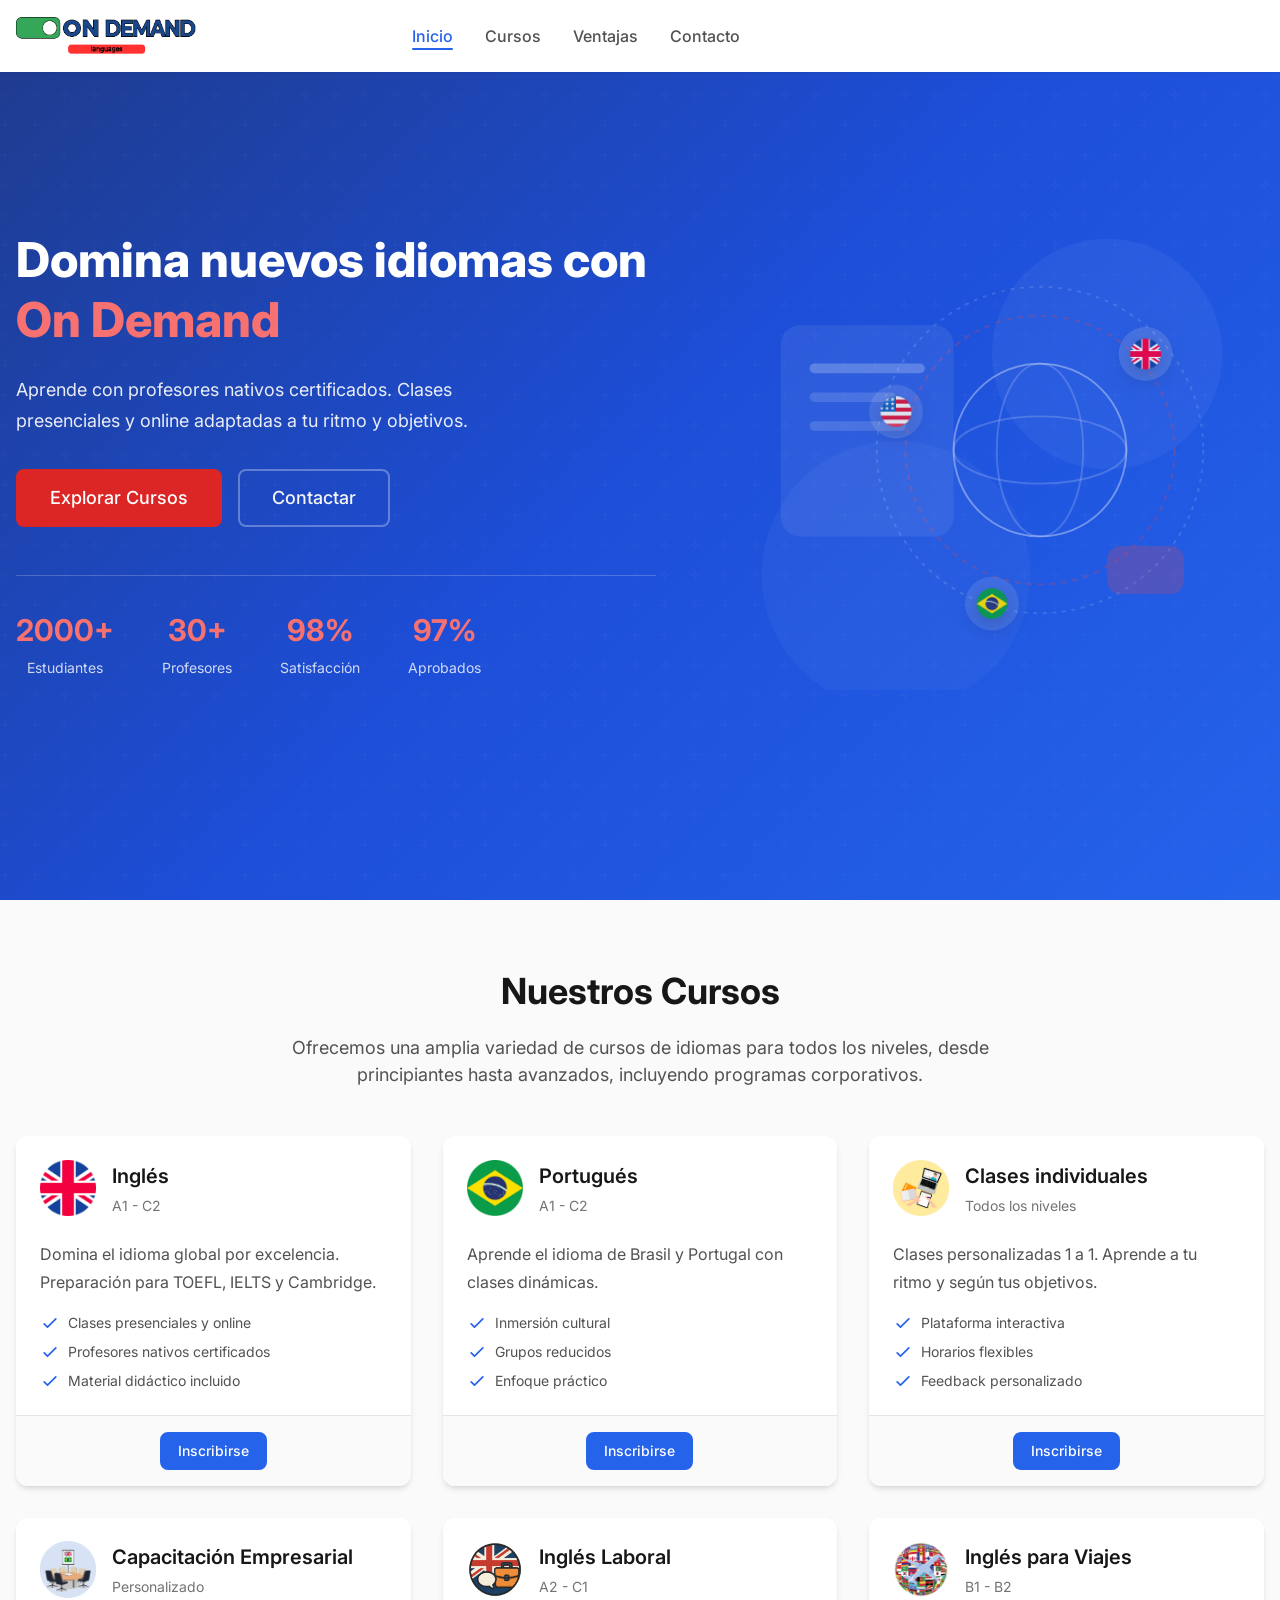
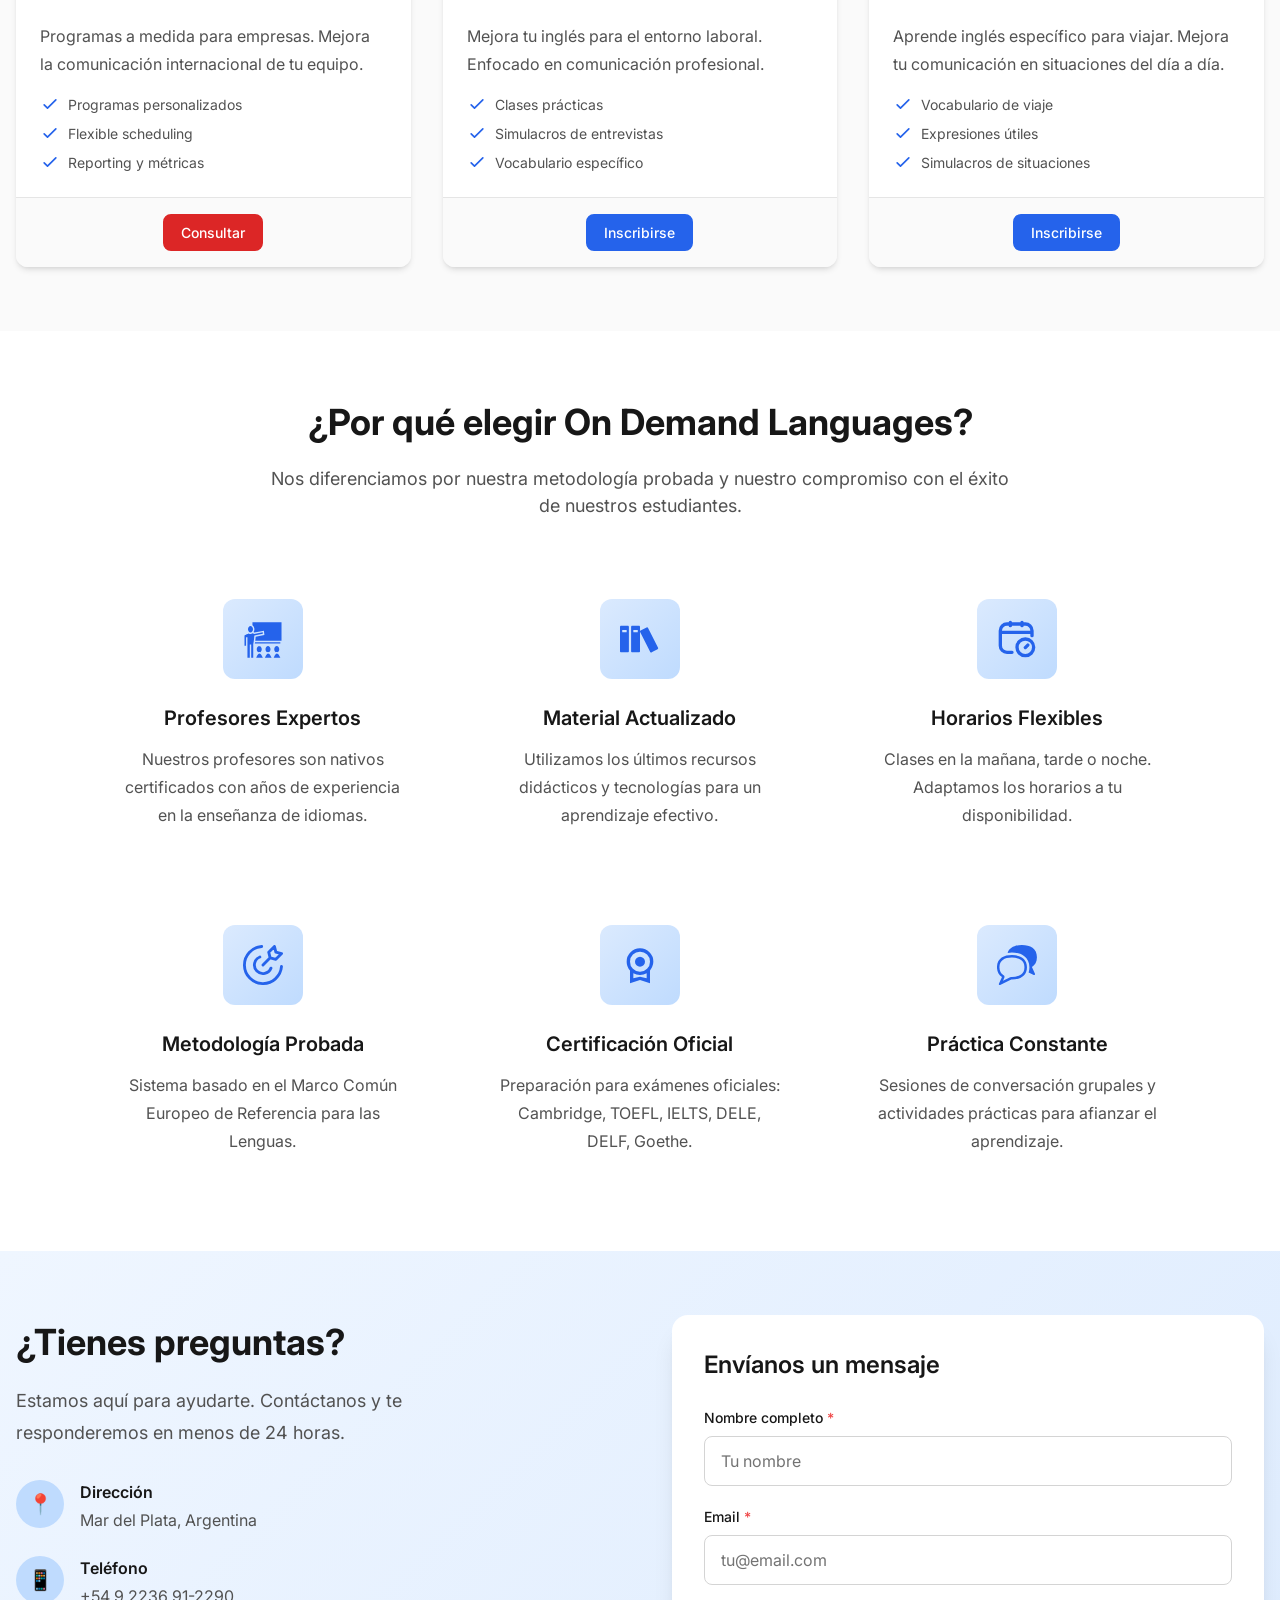
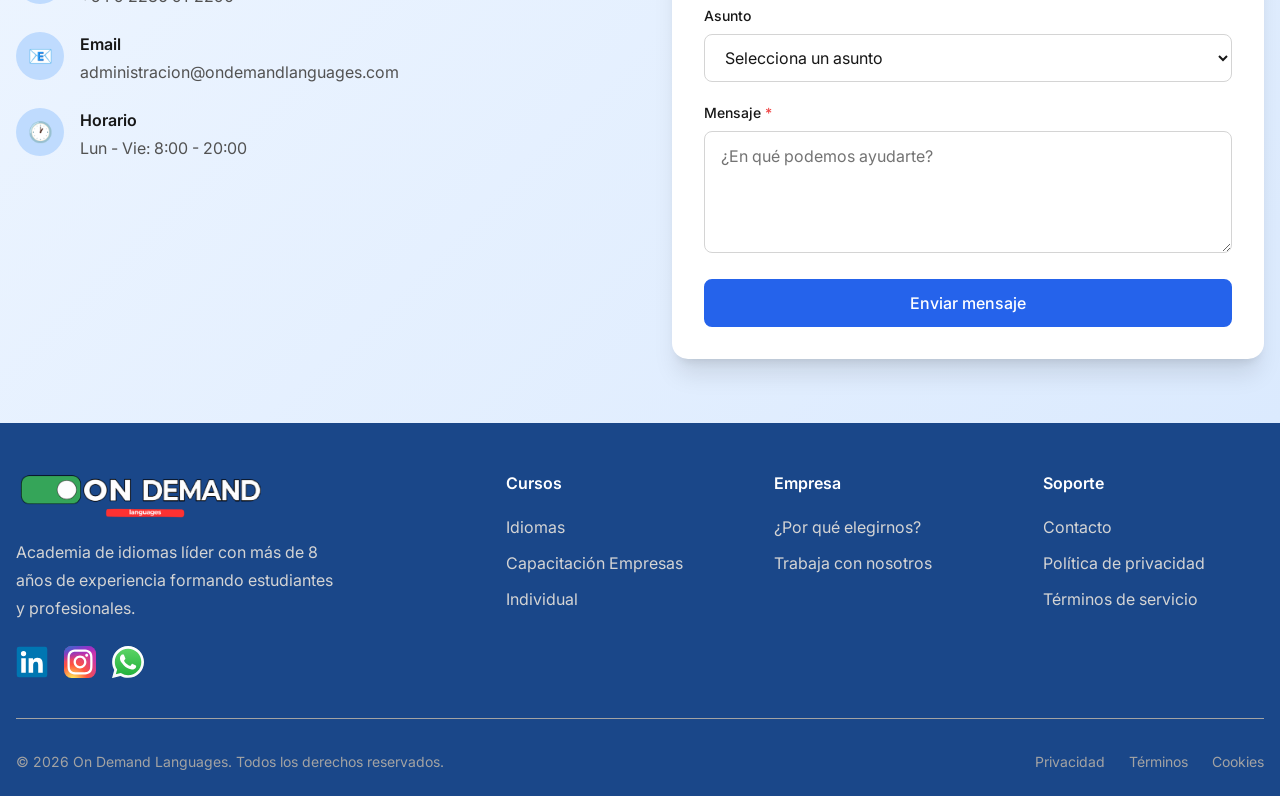
==== commit bb13f672: "style(ui): update course section icons" ====
--- a/index.html
+++ b/index.html
@@ -87,16 +87,20 @@
 
         <div class="hero__stats">
           <div class="hero__stat">
-            <div class="hero__stat-value">500+</div>
+            <div class="hero__stat-value">2000+</div>
             <div class="hero__stat-label">Estudiantes</div>
           </div>
           <div class="hero__stat">
-            <div class="hero__stat-value">15+</div>
+            <div class="hero__stat-value">30+</div>
             <div class="hero__stat-label">Profesores</div>
           </div>
           <div class="hero__stat">
             <div class="hero__stat-value">98%</div>
             <div class="hero__stat-label">Satisfacción</div>
+          </div>
+          <div class="hero__stat">
+            <div class="hero__stat-value">97%</div>
+            <div class="hero__stat-label">Aprobados</div>
           </div>
         </div>
       </div>
@@ -124,10 +128,10 @@
         <image x="-24" y="-16" width="48" height="32" href="assets/flags/GB.png" />
       </g>
 
-      <!-- 🇮🇹 Italy circular badge -->
+      <!-- 🇺🇸 US circular badge -->
       <g transform="translate(200,210)" style="filter: drop-shadow(0px 6px 10px rgba(0,0,0,0.25));">
         <circle cx="0" cy="0" r="28" fill="rgba(255,255,255,0.12)" />
-        <image x="-24" y="-16" width="48" height="32" href="assets/flags/IT.png" />
+        <image x="-24" y="-16" width="48" height="32" href="assets/flags/US.png" />
       </g>
 
       <!-- 🇧🇷 Brazil circular badge -->
@@ -238,37 +242,38 @@
           </div>
         </article>
 
-        <!-- Italian Course -->
+
+        <!-- Clases individuales -->
         <article class="course-card">
           <div class="course-card__header">
-            <div class="course-card__icon"><img src="./assets/flags/IT.png" alt="Bandera de Italia"></div>
+            <div class="course-card__icon"><img src="./assets/ingles-individual.png" alt="Clases Individuales"></div>
             <div>
-              <h3 class="course-card__title">Italiano</h3>
-              <p class="course-card__level">A1 - C2</p>
+              <h3 class="course-card__title">Clases individuales</h3>
+              <p class="course-card__level">Todos los niveles</p>
             </div>
           </div>
           <div class="course-card__content">
             <p class="course-card__description">
-              Sumérgete en la lengua y cultura italiana. Ideal para viajes, negocios o placer.
+              Clases personalizadas 1 a 1. Aprende a tu ritmo y según tus objetivos.
             </p>
             <ul class="course-card__features">
               <li class="course-card__feature">
                 <svg class="course-card__feature-icon" fill="none" stroke="currentColor" viewBox="0 0 24 24">
                   <path stroke-linecap="round" stroke-linejoin="round" stroke-width="2" d="M5 13l4 4L19 7"></path>
                 </svg>
-                Método comunicativo
-              </li>
-              <li class="course-card__feature">
-                <svg class="course-card__feature-icon" fill="none" stroke="currentColor" viewBox="0 0 24 24">
-                  <path stroke-linecap="round" stroke-linejoin="round" stroke-width="2" d="M5 13l4 4L19 7"></path>
-                </svg>
-                Conversación práctica
-              </li>
-              <li class="course-card__feature">
-                <svg class="course-card__feature-icon" fill="none" stroke="currentColor" viewBox="0 0 24 24">
-                  <path stroke-linecap="round" stroke-linejoin="round" stroke-width="2" d="M5 13l4 4L19 7"></path>
-                </svg>
-                Recursos multimedia
+                Plataforma interactiva
+              </li>
+              <li class="course-card__feature">
+                <svg class="course-card__feature-icon" fill="none" stroke="currentColor" viewBox="0 0 24 24">
+                  <path stroke-linecap="round" stroke-linejoin="round" stroke-width="2" d="M5 13l4 4L19 7"></path>
+                </svg>
+                Horarios flexibles
+              </li>
+              <li class="course-card__feature">
+                <svg class="course-card__feature-icon" fill="none" stroke="currentColor" viewBox="0 0 24 24">
+                  <path stroke-linecap="round" stroke-linejoin="round" stroke-width="2" d="M5 13l4 4L19 7"></path>
+                </svg>
+                Feedback personalizado
               </li>
             </ul>
           </div>
@@ -280,7 +285,7 @@
         <!-- Corporate Training -->
         <article class="course-card">
           <div class="course-card__header">
-            <div class="course-card__icon course-card__icon--corporate">💼</div>
+            <div class="course-card__icon"><img src="./assets/ingles-empresa.png" alt="Inglés Empresarial"></div>
             <div>
               <h3 class="course-card__title">Capacitación Empresarial</h3>
               <p class="course-card__level">Personalizado</p>
@@ -316,37 +321,37 @@
           </div>
         </article>
 
-        <!-- Clases individuales -->
+        <!-- Inglés laboral -->
         <article class="course-card">
           <div class="course-card__header">
-            <div class="course-card__icon course-card__icon--online">💻</div>
+            <div class="course-card__icon"><img src="./assets/ingles-laboral.png" alt="Inglés Laboral"></div>
             <div>
-              <h3 class="course-card__title">Clases individuales</h3>
-              <p class="course-card__level">Todos los niveles</p>
+              <h3 class="course-card__title">Inglés Laboral</h3>
+              <p class="course-card__level">A2 - C1</p>
             </div>
           </div>
           <div class="course-card__content">
             <p class="course-card__description">
-              Clases personalizadas 1 a 1. Aprende a tu ritmo y según tus objetivos.
+              Mejora tu inglés para el entorno laboral. Enfocado en comunicación profesional.
             </p>
             <ul class="course-card__features">
               <li class="course-card__feature">
                 <svg class="course-card__feature-icon" fill="none" stroke="currentColor" viewBox="0 0 24 24">
                   <path stroke-linecap="round" stroke-linejoin="round" stroke-width="2" d="M5 13l4 4L19 7"></path>
                 </svg>
-                Plataforma interactiva
-              </li>
-              <li class="course-card__feature">
-                <svg class="course-card__feature-icon" fill="none" stroke="currentColor" viewBox="0 0 24 24">
-                  <path stroke-linecap="round" stroke-linejoin="round" stroke-width="2" d="M5 13l4 4L19 7"></path>
-                </svg>
-                Horarios flexibles
-              </li>
-              <li class="course-card__feature">
-                <svg class="course-card__feature-icon" fill="none" stroke="currentColor" viewBox="0 0 24 24">
-                  <path stroke-linecap="round" stroke-linejoin="round" stroke-width="2" d="M5 13l4 4L19 7"></path>
-                </svg>
-                Feedback personalizado
+                Clases prácticas
+              </li>
+              <li class="course-card__feature">
+                <svg class="course-card__feature-icon" fill="none" stroke="currentColor" viewBox="0 0 24 24">
+                  <path stroke-linecap="round" stroke-linejoin="round" stroke-width="2" d="M5 13l4 4L19 7"></path>
+                </svg>
+                Simulacros de entrevistas
+              </li>
+              <li class="course-card__feature">
+                <svg class="course-card__feature-icon" fill="none" stroke="currentColor" viewBox="0 0 24 24">
+                  <path stroke-linecap="round" stroke-linejoin="round" stroke-width="2" d="M5 13l4 4L19 7"></path>
+                </svg>
+                Vocabulario específico
               </li>
             </ul>
           </div>
@@ -354,9 +359,49 @@
             <a href="#contacto" class="btn btn--primary btn--sm">Inscribirse</a>
           </div>
         </article>
+
+        <!-- Inglés para viajes -->
+        <article class="course-card">
+          <div class="course-card__header">
+            <div class="course-card__icon"><img src="./assets/ingles-viaje.png" alt="Inglés para Viajes"></div>
+            <div>
+              <h3 class="course-card__title">Inglés para Viajes</h3>
+              <p class="course-card__level">B1 - B2</p>
+            </div>
+          </div>
+          <div class="course-card__content">
+            <p class="course-card__description">
+              Aprende inglés específico para viajar. Mejora tu comunicación en situaciones del día a día.
+            </p>
+            <ul class="course-card__features">
+              <li class="course-card__feature">
+                <svg class="course-card__feature-icon" fill="none" stroke="currentColor" viewBox="0 0 24 24">
+                  <path stroke-linecap="round" stroke-linejoin="round" stroke-width="2" d="M5 13l4 4L19 7"></path>
+                </svg>
+                Vocabulario de viaje
+              </li>
+              <li class="course-card__feature">
+                <svg class="course-card__feature-icon" fill="none" stroke="currentColor" viewBox="0 0 24 24">
+                  <path stroke-linecap="round" stroke-linejoin="round" stroke-width="2" d="M5 13l4 4L19 7"></path>
+                </svg>
+                Expresiones útiles
+              </li>
+              <li class="course-card__feature">
+                <svg class="course-card__feature-icon" fill="none" stroke="currentColor" viewBox="0 0 24 24">
+                  <path stroke-linecap="round" stroke-linejoin="round" stroke-width="2" d="M5 13l4 4L19 7"></path>
+                </svg>
+                Simulacros de situaciones
+              </li>
+            </ul>
+          </div>
+          <div class="course-card__footer">
+            <a href="#contacto" class="btn btn--primary btn--sm">Inscribirse</a>
+          </div>
+        </article>
       </div>
     </div>
   </section>
+  
 
   <!-- ADVANTAGES SECTION -->
   <section class="section advantages" id="ventajas">
@@ -508,7 +553,7 @@
           <div class="form-group">
             <label for="contactEmail" class="form-label form-label--required">Email</label>
             <input type="email" id="contactEmail" name="_replyto" class="form-input" placeholder="tu@email.com"
-              required>
+            pattern="[a-zA-Z0-9._%+-]+@[a-zA-Z0-9.-]+\.[a-zA-Z]{2,}$" required>
             <input type="hidden" name="_subject" value="Nuevo mensaje de contacto - On Demand Languages">
             <input type="hidden" name="email" id="emailCopy">
           </div>
--- a/css/pages/landing.css
+++ b/css/pages/landing.css
@@ -9,9 +9,11 @@
   min-height: 100vh;
   display: flex;
   align-items: center;
+  justify-content: center;
   background: linear-gradient(135deg, var(--color-primary-900) 0%, var(--color-primary-700) 50%, var(--color-primary-600) 100%);
   color: var(--text-on-primary);
   padding-top: 72px;
+  padding-bottom: var(--space-16);
   overflow: hidden;
 }
 
@@ -533,19 +535,92 @@
 }
 
 @media (max-width: 768px) {
+  .hero {
+    padding: 120px var(--space-6) var(--space-8);
+    min-height: 90vh;
+    justify-content: flex-start;
+  }
+  
+  .hero__content {
+    margin-top: var(--space-8);
+  }
+  
   .hero__title {
     font-size: var(--font-size-4xl);
+    margin-bottom: var(--space-8);
+    line-height: 1.2;
+  }
+  
+  .hero__description {
+    font-size: var(--font-size-lg);
+    margin-bottom: var(--space-8);
+  }
+  
+  .hero__badge {
+    padding: var(--space-3) var(--space-5);
+    margin-bottom: var(--space-6);
+    font-size: var(--font-size-base);
+  }
+  
+  .hero__actions {
+    gap: var(--space-3);
+  }
+  
+  .btn--lg {
+    padding: var(--space-4) var(--space-8);
+    font-size: var(--font-size-base);
   }
   
   .hero__stats {
-    flex-direction: column;
+    flex-direction: row;
     gap: var(--space-6);
+    flex-wrap: wrap;
+    margin-top: var(--space-6);
+    padding-top: var(--space-4);
+  }
+  
+  .hero__stat {
+    padding: 0;
+  }
+  
+  .hero__stat-value {
+    font-size: var(--font-size-2xl);
+  }
+  
+  .hero__stat-label {
+    font-size: var(--font-size-sm);
+  }
+  
+  .contact__form-wrapper {
+    padding: var(--space-8);
+  }
+  
+  .contact__form-title {
+    font-size: var(--font-size-2xl);
+    margin-bottom: var(--space-6);
   }
   
   .courses__title,
   .advantages__title,
   .contact__title {
-    font-size: var(--font-size-3xl);
+    font-size: var(--font-size-4xl);
+  }
+  
+  .form-group {
+    margin-bottom: var(--space-5);
+  }
+  
+  .contact__info {
+    max-width: 100%;
+    text-align: left;
+  }
+  
+  .contact__details {
+    align-items: flex-start;
+  }
+  
+  .contact__detail {
+    text-align: left;
   }
   
   .footer__grid {
@@ -571,3 +646,113 @@
     text-align: center;
   }
 }
+
+@media (max-width: 480px) {
+  .hero {
+    padding: 90px var(--space-5) var(--space-6);
+    min-height: 85vh;
+    justify-content: flex-start;
+  }
+  
+  .hero__content {
+    margin-top: var(--space-4);
+  }
+  
+  .hero__title {
+    font-size: var(--font-size-3xl);
+    margin-bottom: var(--space-6);
+    line-height: 1.2;
+  }
+  
+  .hero__description {
+    font-size: var(--font-size-base);
+    margin-bottom: var(--space-6);
+    line-height: 1.6;
+  }
+  
+  .hero__actions {
+    flex-direction: column;
+    gap: var(--space-2);
+    width: 100%;
+  }
+  
+  .btn--lg {
+    padding: var(--space-4) var(--space-6);
+    font-size: var(--font-size-base);
+    width: 100%;
+  }
+  
+  .hero__badge {
+    font-size: var(--font-size-sm);
+    padding: var(--space-2) var(--space-4);
+    margin-bottom: var(--space-4);
+  }
+  
+  .hero__stats {
+    flex-direction: row;
+    gap: var(--space-3);
+    margin-top: var(--space-4);
+    padding-top: var(--space-3);
+    font-size: var(--font-size-sm);
+  }
+  
+  .hero__stat {
+    padding: 0;
+  }
+  
+  .hero__stat-value {
+    font-size: var(--font-size-lg);
+  }
+  
+  .hero__stat-label {
+    font-size: var(--font-size-xs);
+  }
+  
+  .contact__form-wrapper {
+    padding: var(--space-6);
+  }
+  
+  .contact__form-title {
+    font-size: var(--font-size-xl);
+    margin-bottom: var(--space-5);
+  }
+  
+  .contact__title {
+    font-size: var(--font-size-3xl);
+  }
+  
+  .form-group {
+    margin-bottom: var(--space-4);
+  }
+  
+  .form-label {
+    font-size: var(--font-size-sm);
+  }
+  
+  .contact__info {
+    max-width: 100%;
+    text-align: left;
+  }
+  
+  .contact__details {
+    align-items: flex-start;
+  }
+  
+  .contact__detail {
+    text-align: left;
+  }
+  
+  .contact__detail-icon {
+    width: 44px;
+    height: 44px;
+    font-size: var(--font-size-lg);
+  }
+  
+  .contact__detail-content h4 {
+    font-size: var(--font-size-base);
+  }
+  
+  .contact__detail-content p {
+    font-size: var(--font-size-sm);
+  }
+}
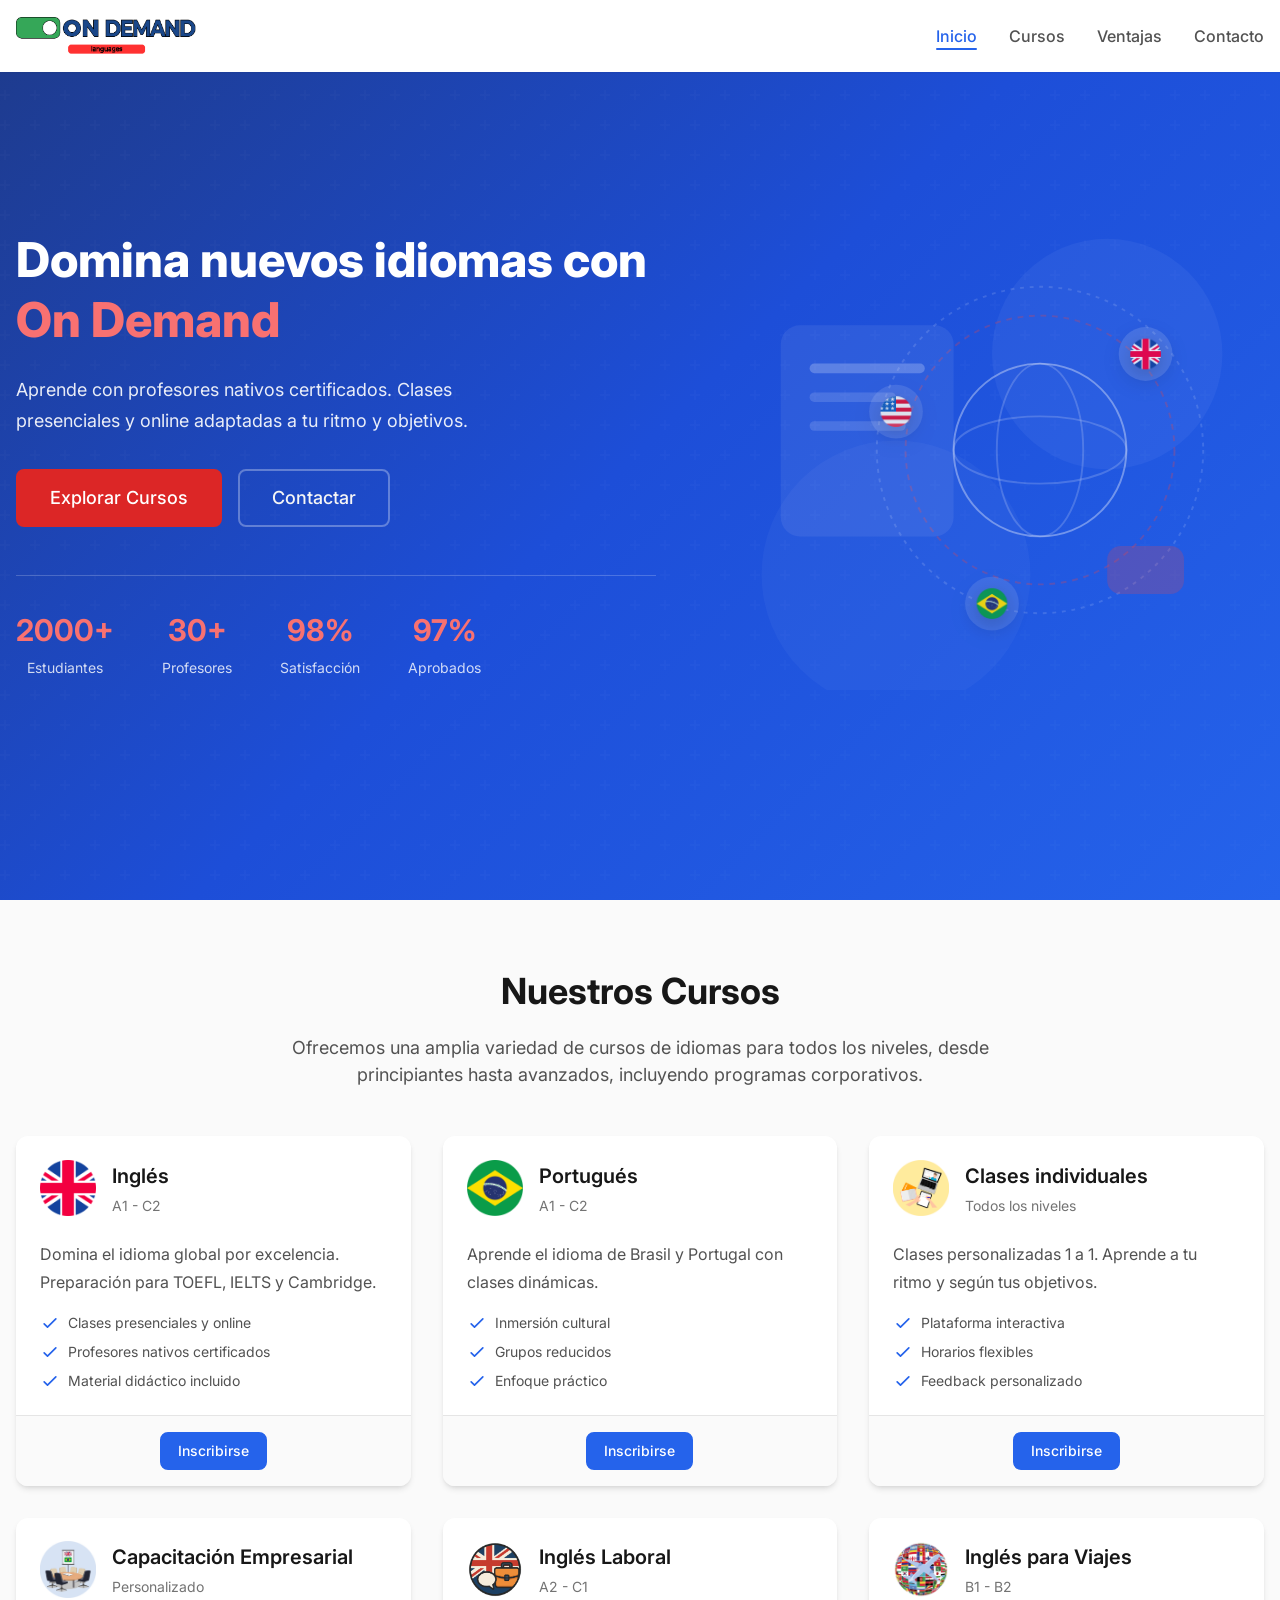
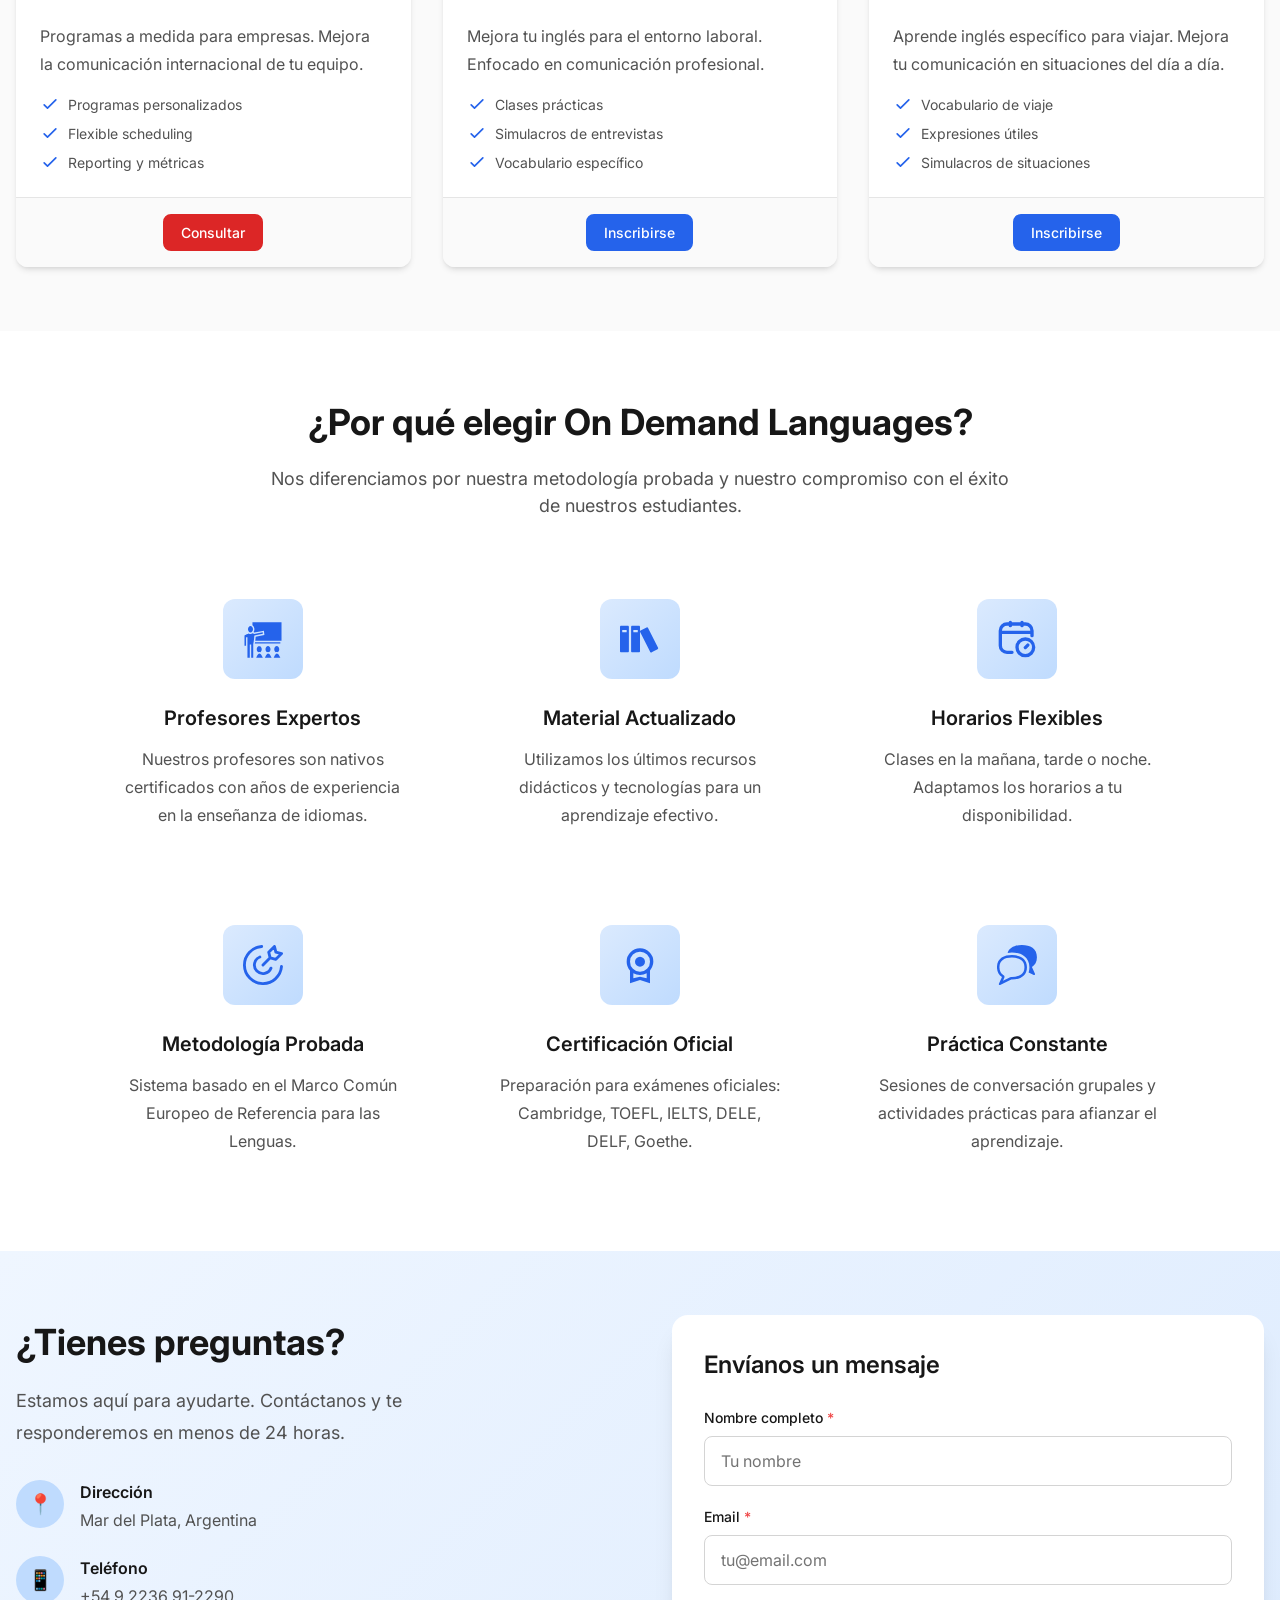
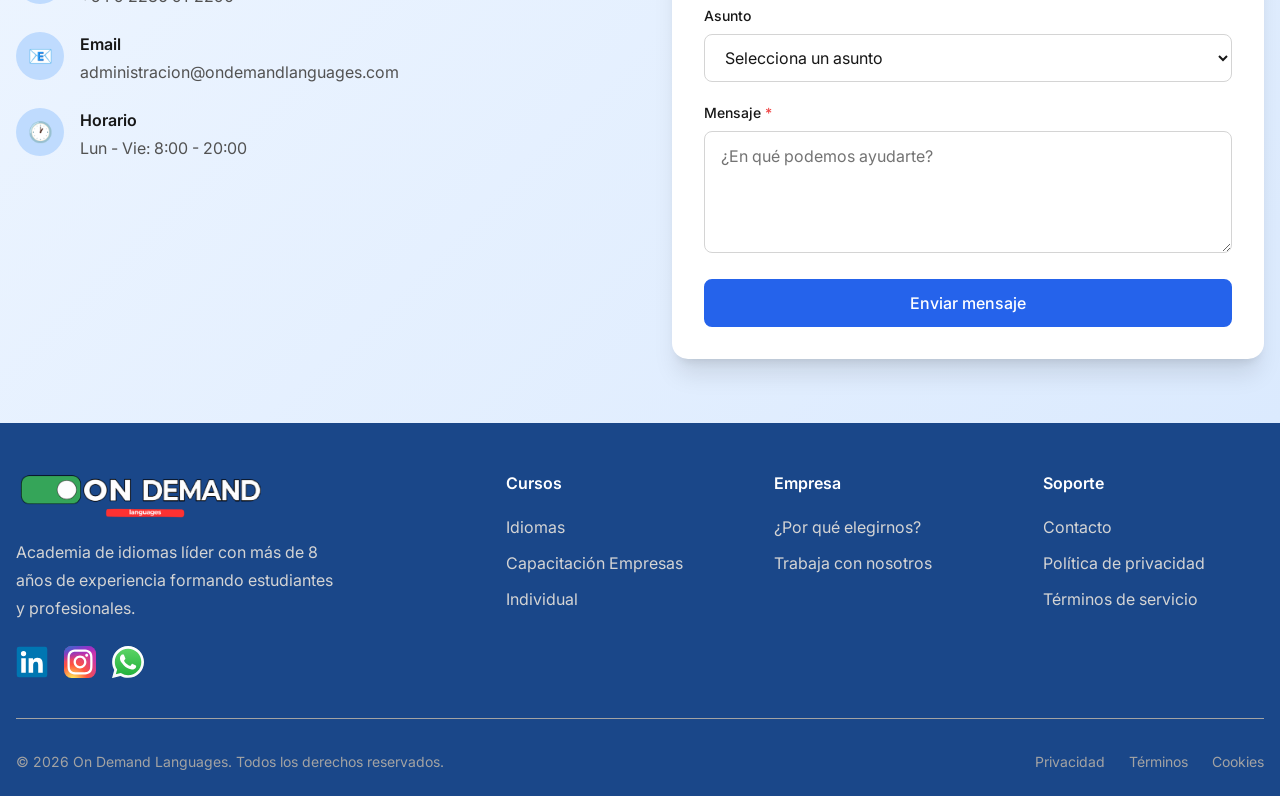
==== commit 4935400d: "refactor: split landing page from authentication and dashboard features" ====
--- a/index.html
+++ b/index.html
@@ -1,4 +1,4 @@
-<!DOCTYPE html>
+﻿<!DOCTYPE html>
 <html lang="es">
 
 <head>
@@ -40,11 +40,6 @@
         <li><a href="#ventajas" class="navbar__link">Ventajas</a></li>
         <li><a href="#contacto" class="navbar__link">Contacto</a></li>
       </ul>
-      
-      <div class="navbar__actions">
-        <a href="pages/login.html" class="btn btn--ghost">Iniciar Sesión</a>
-        <a href="pages/register.html" class="btn btn--primary">Registrarse</a>
-      </div>
 
       <button class="navbar__toggle" id="navbarToggle" aria-label="Menú">
         <span class="navbar__toggle-bar"></span>
@@ -59,10 +54,6 @@
       <a href="#cursos" class="navbar__link">Cursos</a>
       <a href="#ventajas" class="navbar__link">Ventajas</a>
       <a href="#contacto" class="navbar__link">Contacto</a>
-      <div class="mt-4">
-        <a href="pages/login.html" class="btn btn--ghost btn--full mb-2">Iniciar Sesión</a>
-        <a href="pages/register.html" class="btn btn--primary btn--full">Registrarse</a>
-      </div>
     </div>
   </nav>
 
@@ -544,7 +535,11 @@
 
       <div class="contact__form-wrapper">
         <h3 class="contact__form-title">Envíanos un mensaje</h3>
-        <form id="contactForm" class="auth-form" action="https://formspree.io/f/xojponen" method="POST">
+        <form id="contactForm" class="contact-form" action="https://api.web3forms.com/submit" method="POST">
+          <input type="hidden" name="access_key" value="f10d913d-df83-42d7-a25b-b501957186bd">
+          
+          <input type="checkbox" name="botcheck" class="hidden" style="display: none;">
+
           <div class="form-group">
             <label for="contactName" class="form-label form-label--required">Nombre completo</label>
             <input type="text" id="contactName" name="name" class="form-input" placeholder="Tu nombre" required>
@@ -552,15 +547,14 @@
 
           <div class="form-group">
             <label for="contactEmail" class="form-label form-label--required">Email</label>
-            <input type="email" id="contactEmail" name="_replyto" class="form-input" placeholder="tu@email.com"
+            <input type="email" id="contactEmail" name="email" class="form-input" placeholder="tu@email.com"
             pattern="[a-zA-Z0-9._%+-]+@[a-zA-Z0-9.-]+\.[a-zA-Z]{2,}$" required>
             <input type="hidden" name="_subject" value="Nuevo mensaje de contacto - On Demand Languages">
-            <input type="hidden" name="email" id="emailCopy">
           </div>
 
           <div class="form-group">
             <label for="contactSubject" class="form-label">Asunto</label>
-            <select id="contactSubject" name="contactSubject" class="form-select">
+            <select id="contactSubject" name="subject_selection" class="form-select">
               <option value="">Selecciona un asunto</option>
               <option value="Información general">Información general</option>
               <option value="Cursos disponibles">Cursos disponibles</option>
@@ -629,7 +623,7 @@
                   </defs>
                 </g>
               </svg></a>
-            <a href="https://wa.me/34641099875" class="footer__social-link" aria-label="WhatsApp" target="_blank"><svg
+            <a href="https://wa.me/542236912290" class="footer__social-link" aria-label="WhatsApp" target="_blank"><svg
                 xmlns="http://www.w3.org/2000/svg" width="40" height="40.3125" viewBox="0 0 256 258">
                 <defs>
                   <linearGradient id="IconifyId19d76ed51d43c3aa52" x1="50%" x2="50%" y1="100%" y2="0%">
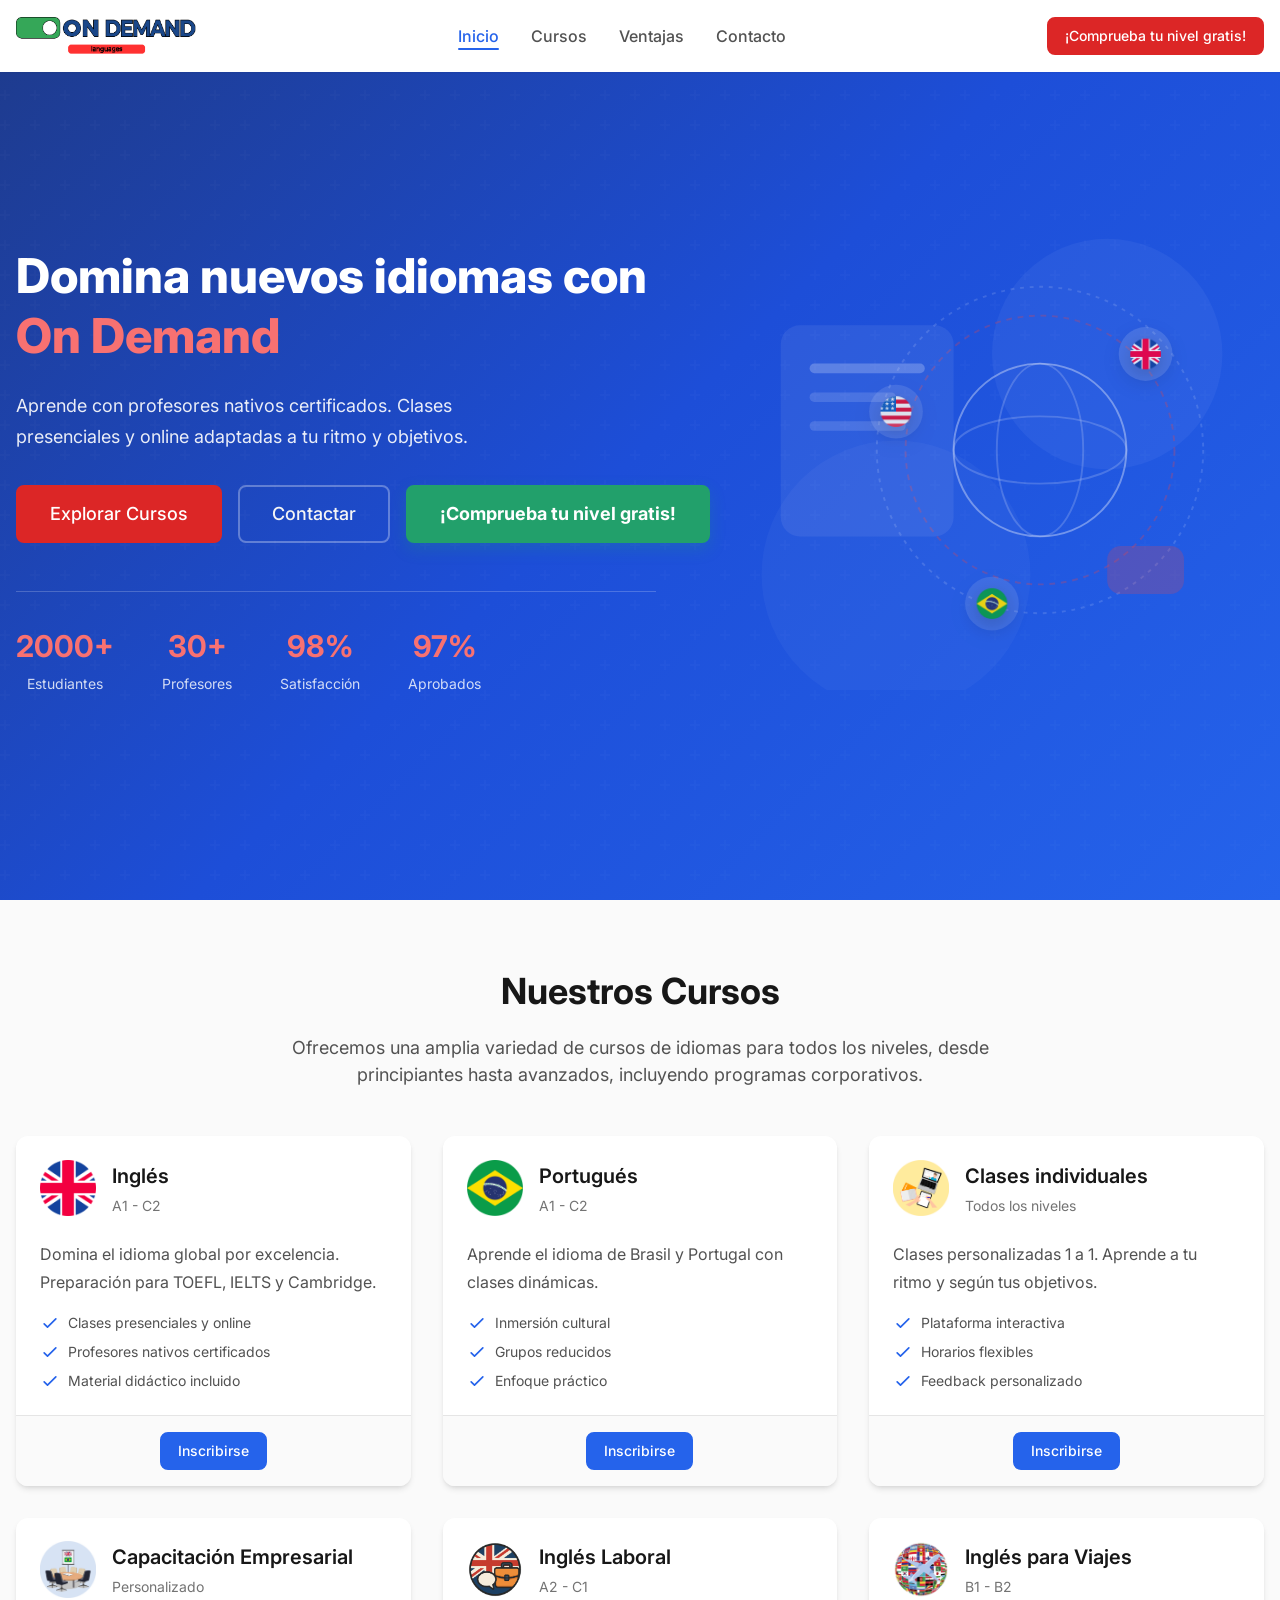
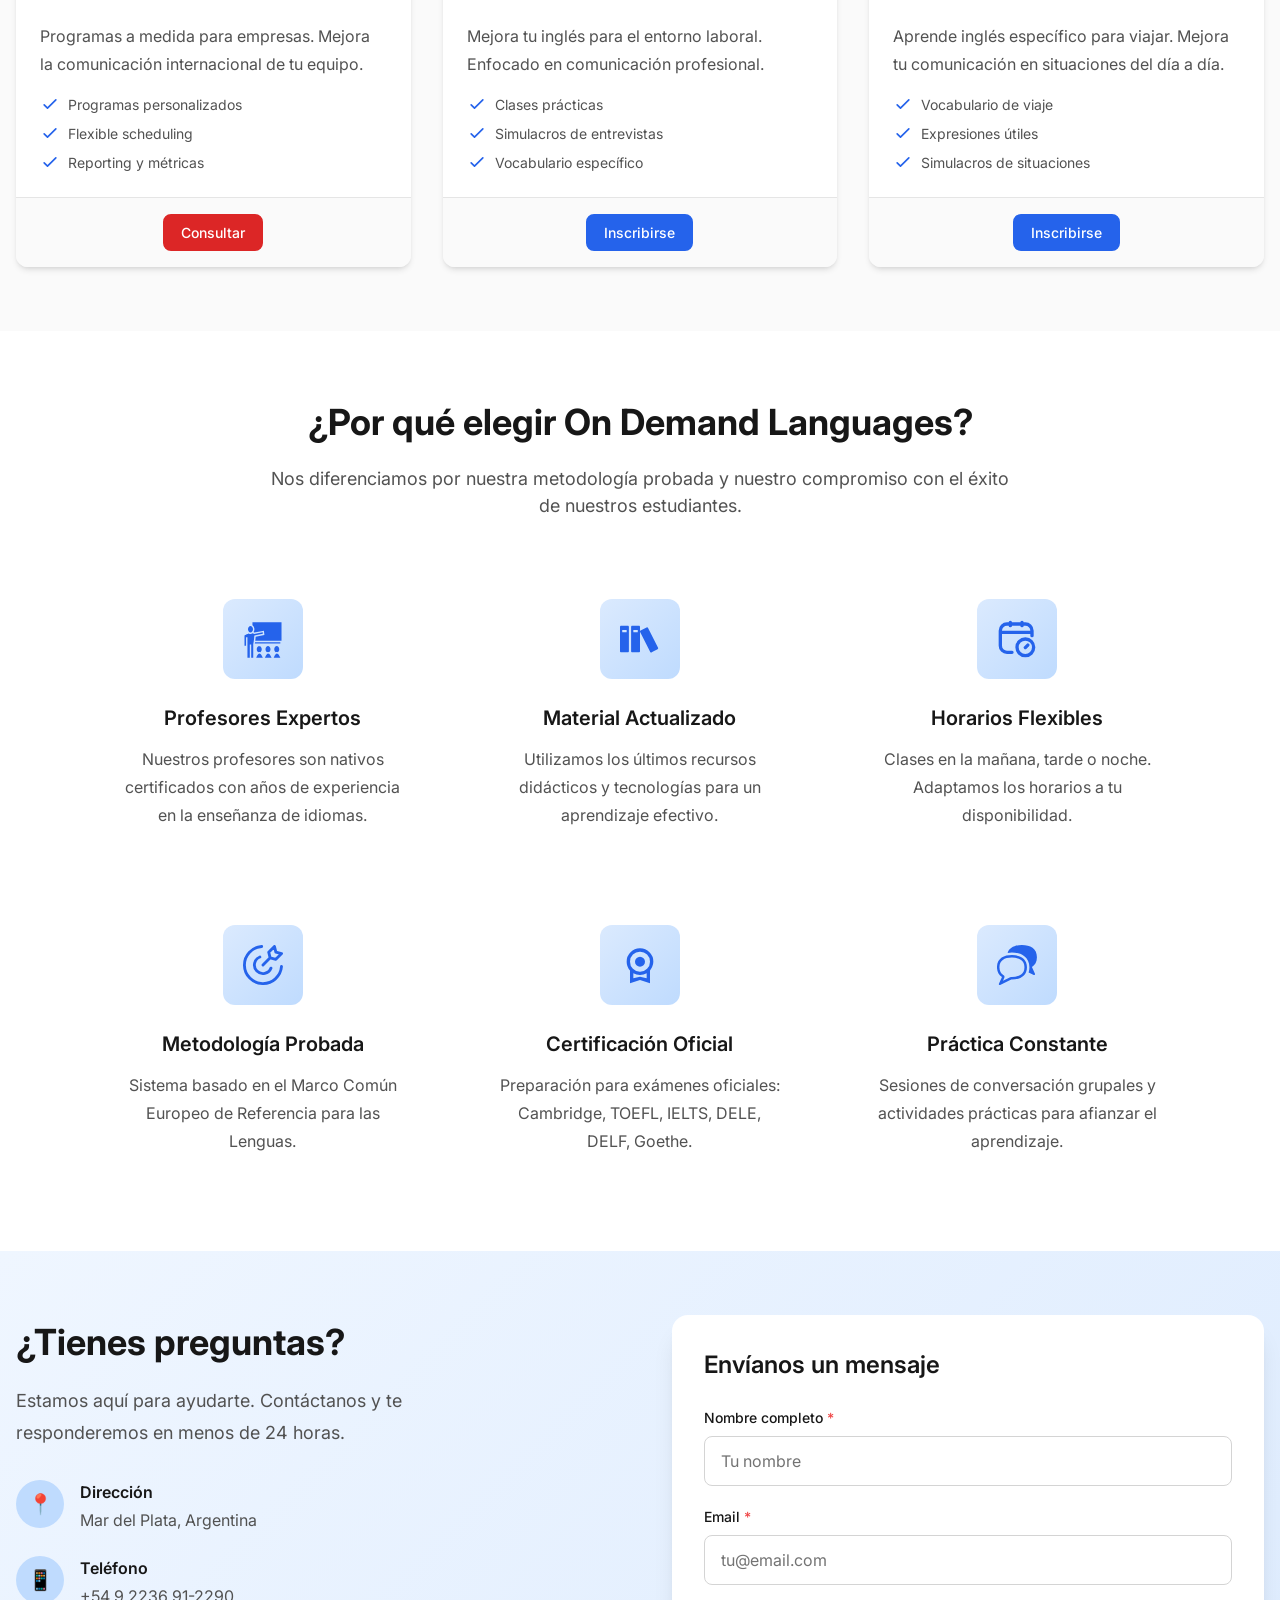
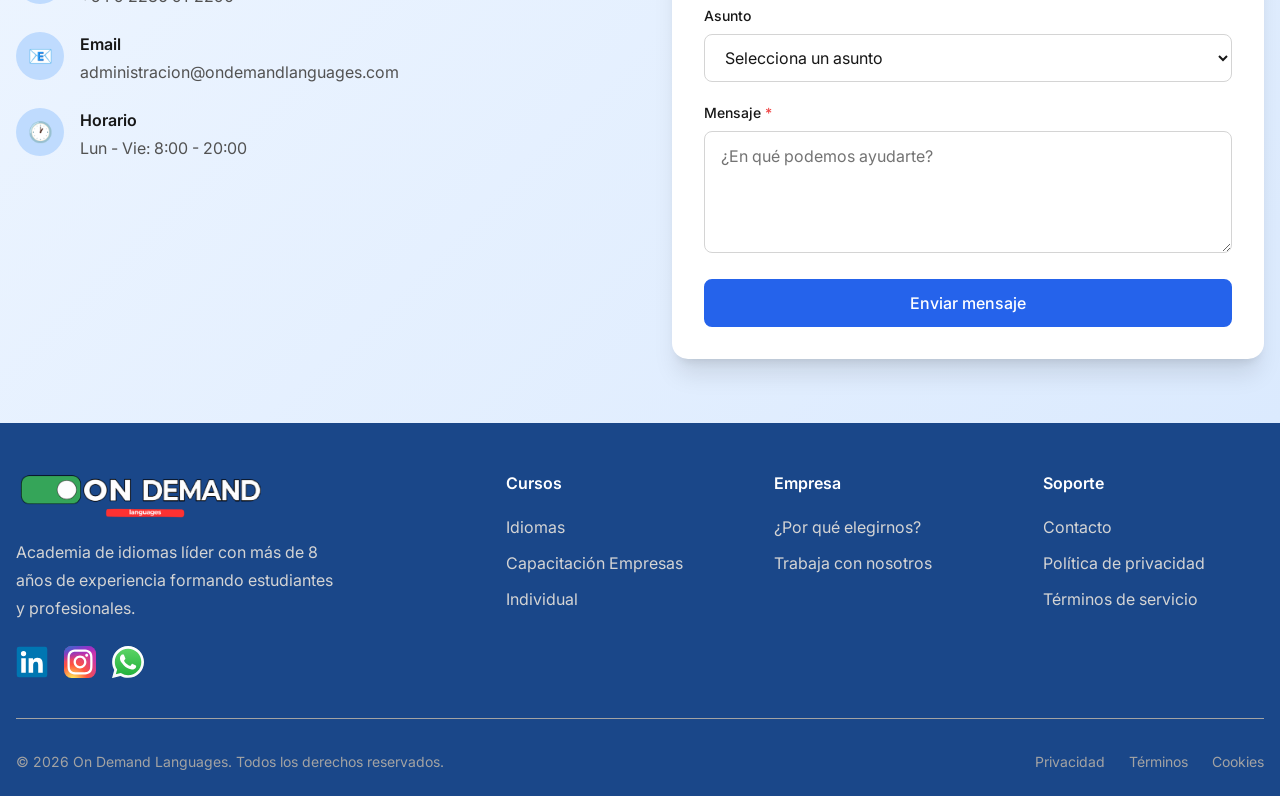
==== commit 20c21f71: "Add: language test entry buttons and refine hero CTA layout" ====
--- a/index.html
+++ b/index.html
@@ -20,7 +20,7 @@
   <link rel="stylesheet" href="css/layout.css">
   <link rel="stylesheet" href="css/components.css">
   <link rel="stylesheet" href="css/utilities.css">
-  <link rel="stylesheet" href="css/pages/landing.css">
+  <link rel="stylesheet" href="css/pages/landing.css?v=green-test-button">
 
   <!-- Favicon -->
   <link rel="icon" href="assets/mini-logo.png" type="image/png">
@@ -41,6 +41,8 @@
         <li><a href="#contacto" class="navbar__link">Contacto</a></li>
       </ul>
 
+      <a href="pages/test.html" class="btn btn--accent btn--sm navbar__test-link">¡Comprueba tu nivel gratis!</a>
+
       <button class="navbar__toggle" id="navbarToggle" aria-label="Menú">
         <span class="navbar__toggle-bar"></span>
         <span class="navbar__toggle-bar"></span>
@@ -54,6 +56,7 @@
       <a href="#cursos" class="navbar__link">Cursos</a>
       <a href="#ventajas" class="navbar__link">Ventajas</a>
       <a href="#contacto" class="navbar__link">Contacto</a>
+      <a href="pages/test.html" class="btn btn--accent btn--sm">¡Comprueba tu nivel gratis!</a>
     </div>
   </nav>
 
@@ -74,6 +77,7 @@
         <div class="hero__actions">
           <a href="#cursos" class="btn btn--accent btn--lg">Explorar Cursos</a>
           <a href="#contacto" class="btn btn--outline-light btn--lg">Contactar</a>
+          <a href="pages/test.html" class="btn btn--accent btn--lg hero__test-link">¡Comprueba tu nivel gratis!</a>
         </div>
 
         <div class="hero__stats">
--- a/css/pages/landing.css
+++ b/css/pages/landing.css
@@ -62,7 +62,7 @@
   font-size: var(--font-size-5xl);
   font-weight: var(--font-weight-extrabold);
   line-height: var(--line-height-tight);
-  margin-bottom: var(--space-6);
+  margin: 32px 0 var(--space-6);
 }
 
 .hero__title-accent {
@@ -81,6 +81,24 @@
   display: flex;
   gap: var(--space-4);
   flex-wrap: wrap;
+}
+
+@media (min-width: 769px) {
+  .hero__actions {
+    flex-wrap: nowrap;
+  }
+}
+
+.hero__test-link {
+  background-color: #22a06b;
+  border-color: #22a06b;
+  font-weight: var(--font-weight-bold);
+  box-shadow: 0 6px 16px rgba(34, 160, 107, 0.22);
+}
+
+.hero__test-link:hover:not(:disabled) {
+  background-color: #188653;
+  border-color: #188653;
 }
 
 .hero__stats {
@@ -547,7 +565,7 @@
   
   .hero__title {
     font-size: var(--font-size-4xl);
-    margin-bottom: var(--space-8);
+    margin: 32px 0 var(--space-8);
     line-height: 1.2;
   }
   
@@ -660,7 +678,7 @@
   
   .hero__title {
     font-size: var(--font-size-3xl);
-    margin-bottom: var(--space-6);
+    margin: 32px 0 var(--space-6);
     line-height: 1.2;
   }
   
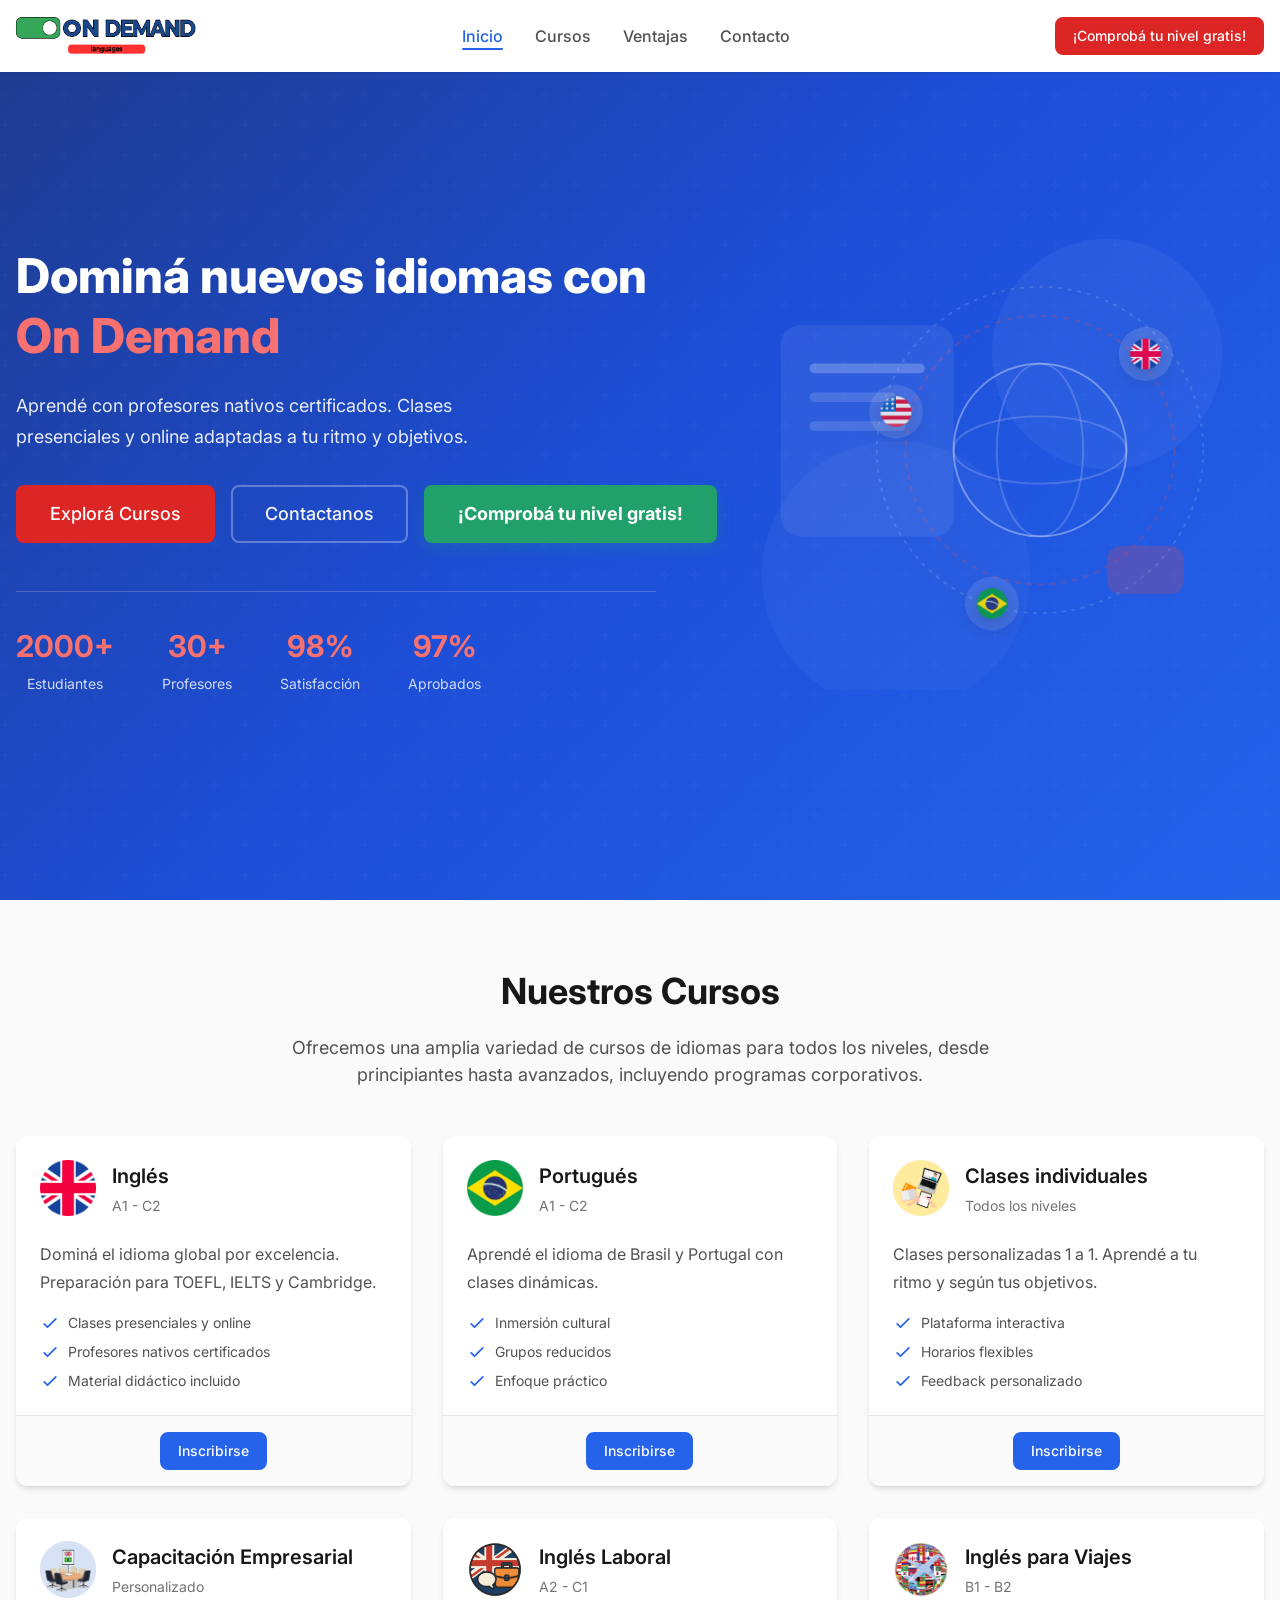
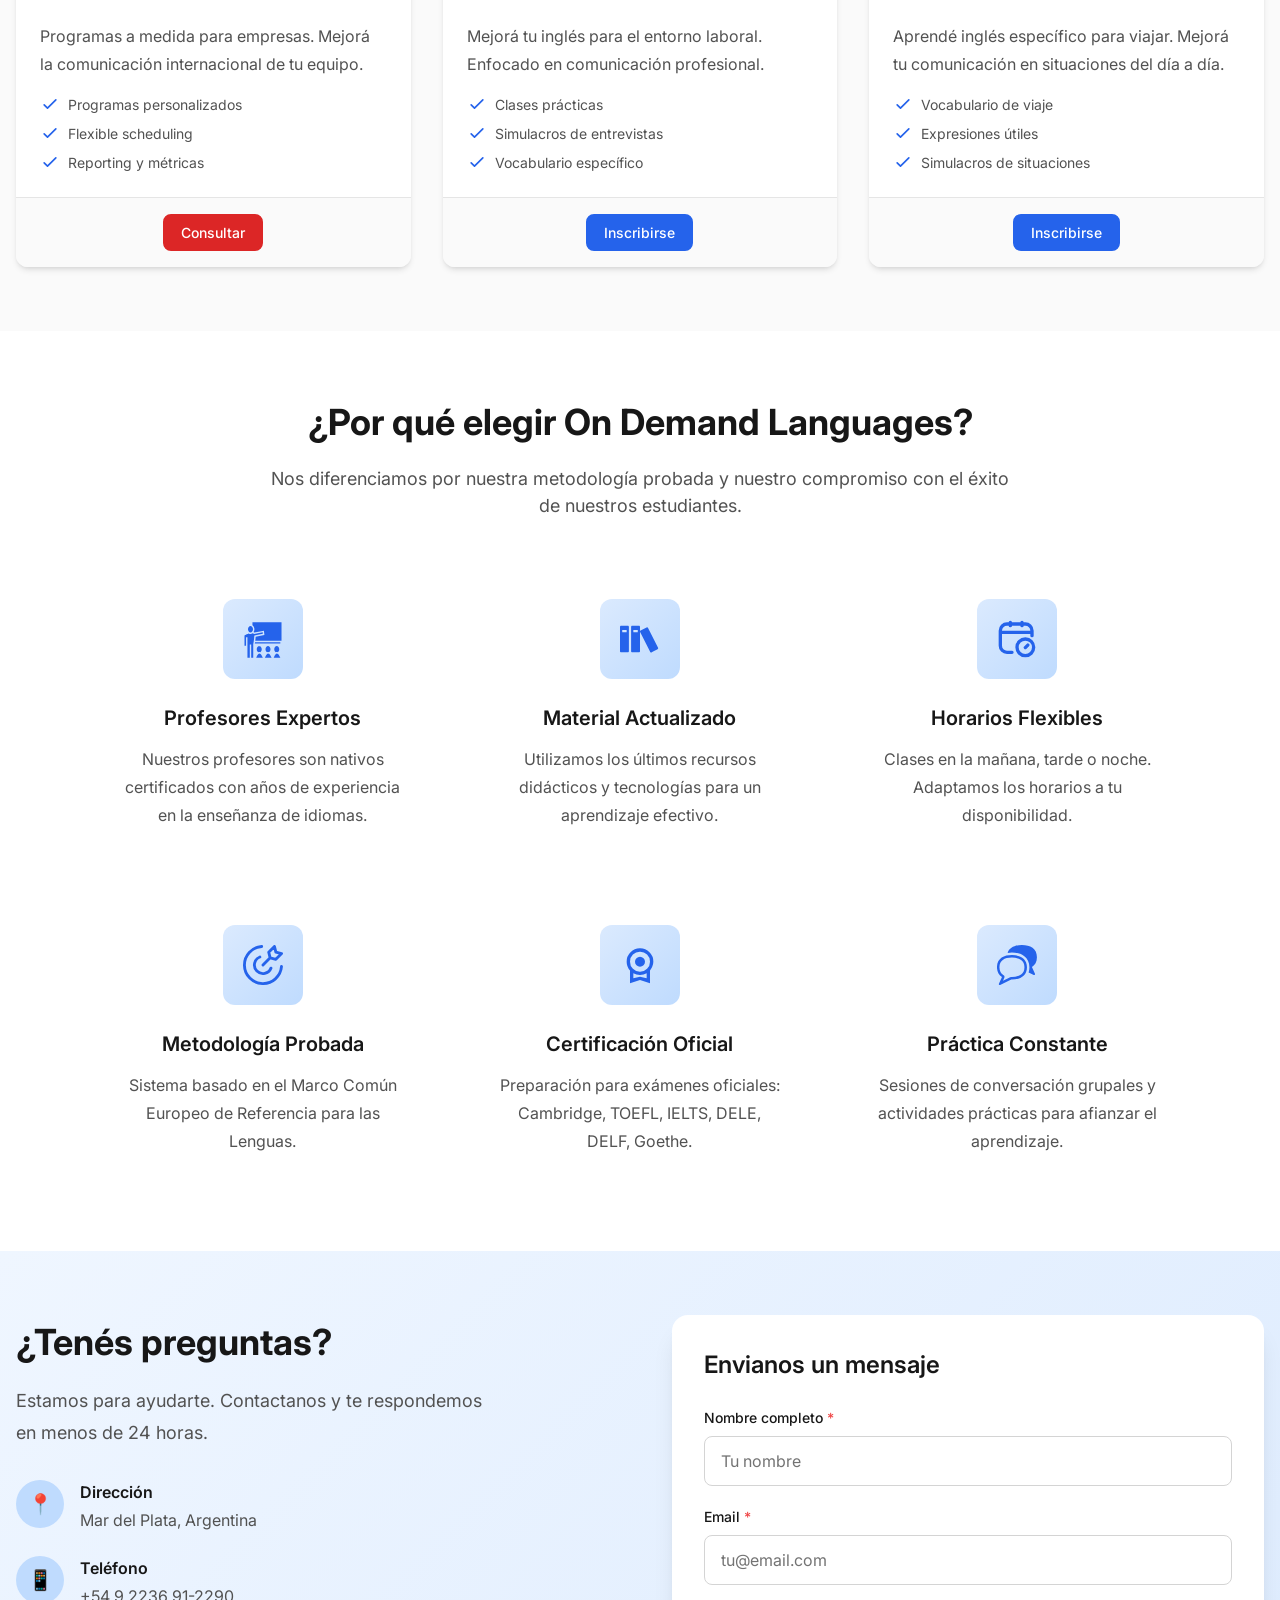
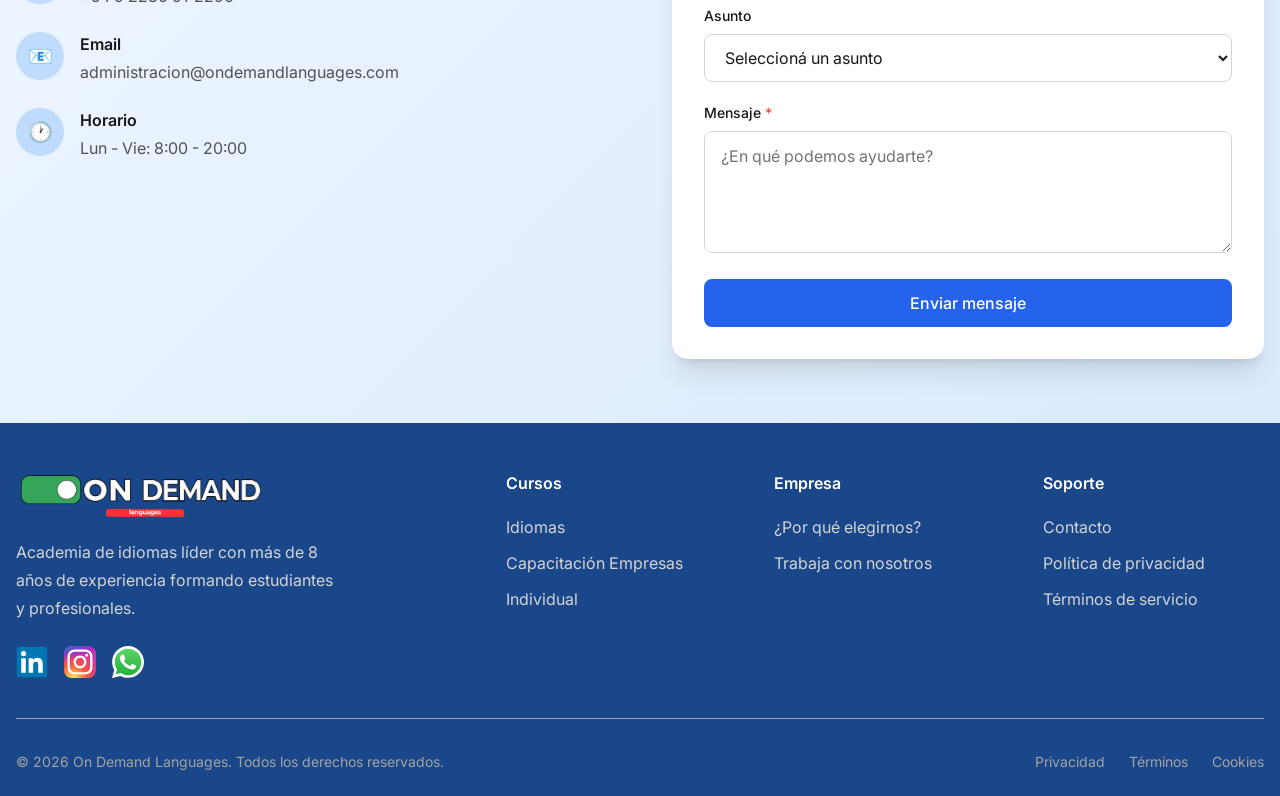
==== commit 016a627b: "Mod language web to AR" ====
--- a/index.html
+++ b/index.html
@@ -1,12 +1,12 @@
-﻿<!DOCTYPE html>
+<!DOCTYPE html>
 <html lang="es">
 
 <head>
   <meta charset="UTF-8">
   <meta name="viewport" content="width=device-width, initial-scale=1.0">
   <meta name="description"
-    content="Academia de Idiomas - Aprende inglés, español, francés y alemán con los mejores profesores. Cursos para todos los niveles y capacitación empresarial.">
-  <title>Academia de Idiomas | Aprende con los Mejores</title>
+    content="Academia de Idiomas - Aprendé inglés y portugués con los mejores profesores. Cursos para todos los niveles y capacitación empresarial.">
+  <title>Academia de Idiomas | Aprendé con los mejores</title>
 
   <!-- Google Fonts -->
   <link rel="preconnect" href="https://fonts.googleapis.com">
@@ -41,7 +41,7 @@
         <li><a href="#contacto" class="navbar__link">Contacto</a></li>
       </ul>
 
-      <a href="pages/test.html" class="btn btn--accent btn--sm navbar__test-link">¡Comprueba tu nivel gratis!</a>
+      <a href="pages/test.html" class="btn btn--accent btn--sm navbar__test-link">¡Comprobá tu nivel gratis!</a>
 
       <button class="navbar__toggle" id="navbarToggle" aria-label="Menú">
         <span class="navbar__toggle-bar"></span>
@@ -56,7 +56,7 @@
       <a href="#cursos" class="navbar__link">Cursos</a>
       <a href="#ventajas" class="navbar__link">Ventajas</a>
       <a href="#contacto" class="navbar__link">Contacto</a>
-      <a href="pages/test.html" class="btn btn--accent btn--sm">¡Comprueba tu nivel gratis!</a>
+      <a href="pages/test.html" class="btn btn--accent btn--sm">¡Comprobá tu nivel gratis!</a>
     </div>
   </nav>
 
@@ -66,18 +66,18 @@
       <div class="hero__content">
 
         <h1 class="hero__title">
-          Domina nuevos idiomas con <span class="hero__title-accent">On Demand</span>
+          Dominá nuevos idiomas con <span class="hero__title-accent">On Demand</span>
         </h1>
 
         <p class="hero__description">
-          Aprende con profesores nativos certificados.
+          Aprendé con profesores nativos certificados.
           Clases presenciales y online adaptadas a tu ritmo y objetivos.
         </p>
 
         <div class="hero__actions">
-          <a href="#cursos" class="btn btn--accent btn--lg">Explorar Cursos</a>
-          <a href="#contacto" class="btn btn--outline-light btn--lg">Contactar</a>
-          <a href="pages/test.html" class="btn btn--accent btn--lg hero__test-link">¡Comprueba tu nivel gratis!</a>
+          <a href="#cursos" class="btn btn--accent btn--lg">Explorá Cursos</a>
+          <a href="#contacto" class="btn btn--outline-light btn--lg">Contactanos</a>
+          <a href="pages/test.html" class="btn btn--accent btn--lg hero__test-link">¡Comprobá tu nivel gratis!</a>
         </div>
 
         <div class="hero__stats">
@@ -170,7 +170,7 @@
           </div>
           <div class="course-card__content">
             <p class="course-card__description">
-              Domina el idioma global por excelencia. Preparación para TOEFL, IELTS y Cambridge.
+              Dominá el idioma global por excelencia. Preparación para TOEFL, IELTS y Cambridge.
             </p>
             <ul class="course-card__features">
               <li class="course-card__feature">
@@ -209,7 +209,7 @@
           </div>
           <div class="course-card__content">
             <p class="course-card__description">
-              Aprende el idioma de Brasil y Portugal con clases dinámicas.
+              Aprendé el idioma de Brasil y Portugal con clases dinámicas.
             </p>
             <ul class="course-card__features">
               <li class="course-card__feature">
@@ -249,7 +249,7 @@
           </div>
           <div class="course-card__content">
             <p class="course-card__description">
-              Clases personalizadas 1 a 1. Aprende a tu ritmo y según tus objetivos.
+              Clases personalizadas 1 a 1. Aprendé a tu ritmo y según tus objetivos.
             </p>
             <ul class="course-card__features">
               <li class="course-card__feature">
@@ -288,7 +288,7 @@
           </div>
           <div class="course-card__content">
             <p class="course-card__description">
-              Programas a medida para empresas. Mejora la comunicación internacional de tu equipo.
+              Programas a medida para empresas. Mejorá la comunicación internacional de tu equipo.
             </p>
             <ul class="course-card__features">
               <li class="course-card__feature">
@@ -327,7 +327,7 @@
           </div>
           <div class="course-card__content">
             <p class="course-card__description">
-              Mejora tu inglés para el entorno laboral. Enfocado en comunicación profesional.
+              Mejorá tu inglés para el entorno laboral. Enfocado en comunicación profesional.
             </p>
             <ul class="course-card__features">
               <li class="course-card__feature">
@@ -366,7 +366,7 @@
           </div>
           <div class="course-card__content">
             <p class="course-card__description">
-              Aprende inglés específico para viajar. Mejora tu comunicación en situaciones del día a día.
+              Aprendé inglés específico para viajar. Mejorá tu comunicación en situaciones del día a día.
             </p>
             <ul class="course-card__features">
               <li class="course-card__feature">
@@ -497,9 +497,9 @@
   <section class="section contact" id="contacto">
     <div class="container contact__container">
       <div class="contact__info">
-        <h2 class="contact__title">¿Tienes preguntas?</h2>
+        <h2 class="contact__title">¿Tenés preguntas?</h2>
         <p class="contact__description">
-          Estamos aquí para ayudarte. Contáctanos y te responderemos en menos de 24 horas.
+          Estamos para ayudarte. Contactanos y te respondemos en menos de 24 horas.
         </p>
 
         <div class="contact__details">
@@ -538,7 +538,7 @@
       </div>
 
       <div class="contact__form-wrapper">
-        <h3 class="contact__form-title">Envíanos un mensaje</h3>
+        <h3 class="contact__form-title">Envianos un mensaje</h3>
         <form id="contactForm" class="contact-form" action="https://api.web3forms.com/submit" method="POST">
           <input type="hidden" name="access_key" value="f10d913d-df83-42d7-a25b-b501957186bd">
           
@@ -559,7 +559,7 @@
           <div class="form-group">
             <label for="contactSubject" class="form-label">Asunto</label>
             <select id="contactSubject" name="subject_selection" class="form-select">
-              <option value="">Selecciona un asunto</option>
+              <option value="">Seleccioná un asunto</option>
               <option value="Información general">Información general</option>
               <option value="Cursos disponibles">Cursos disponibles</option>
               <option value="Capacitación empresarial">Capacitación empresarial</option>
--- a/css/components.css
+++ b/css/components.css
@@ -550,7 +550,8 @@
 /* ========== RESPONSIVE ========== */
 @media (max-width: 768px) {
   .navbar__menu,
-  .navbar__actions {
+  .navbar__actions,
+  .navbar__test-link {
     display: none;
   }
   
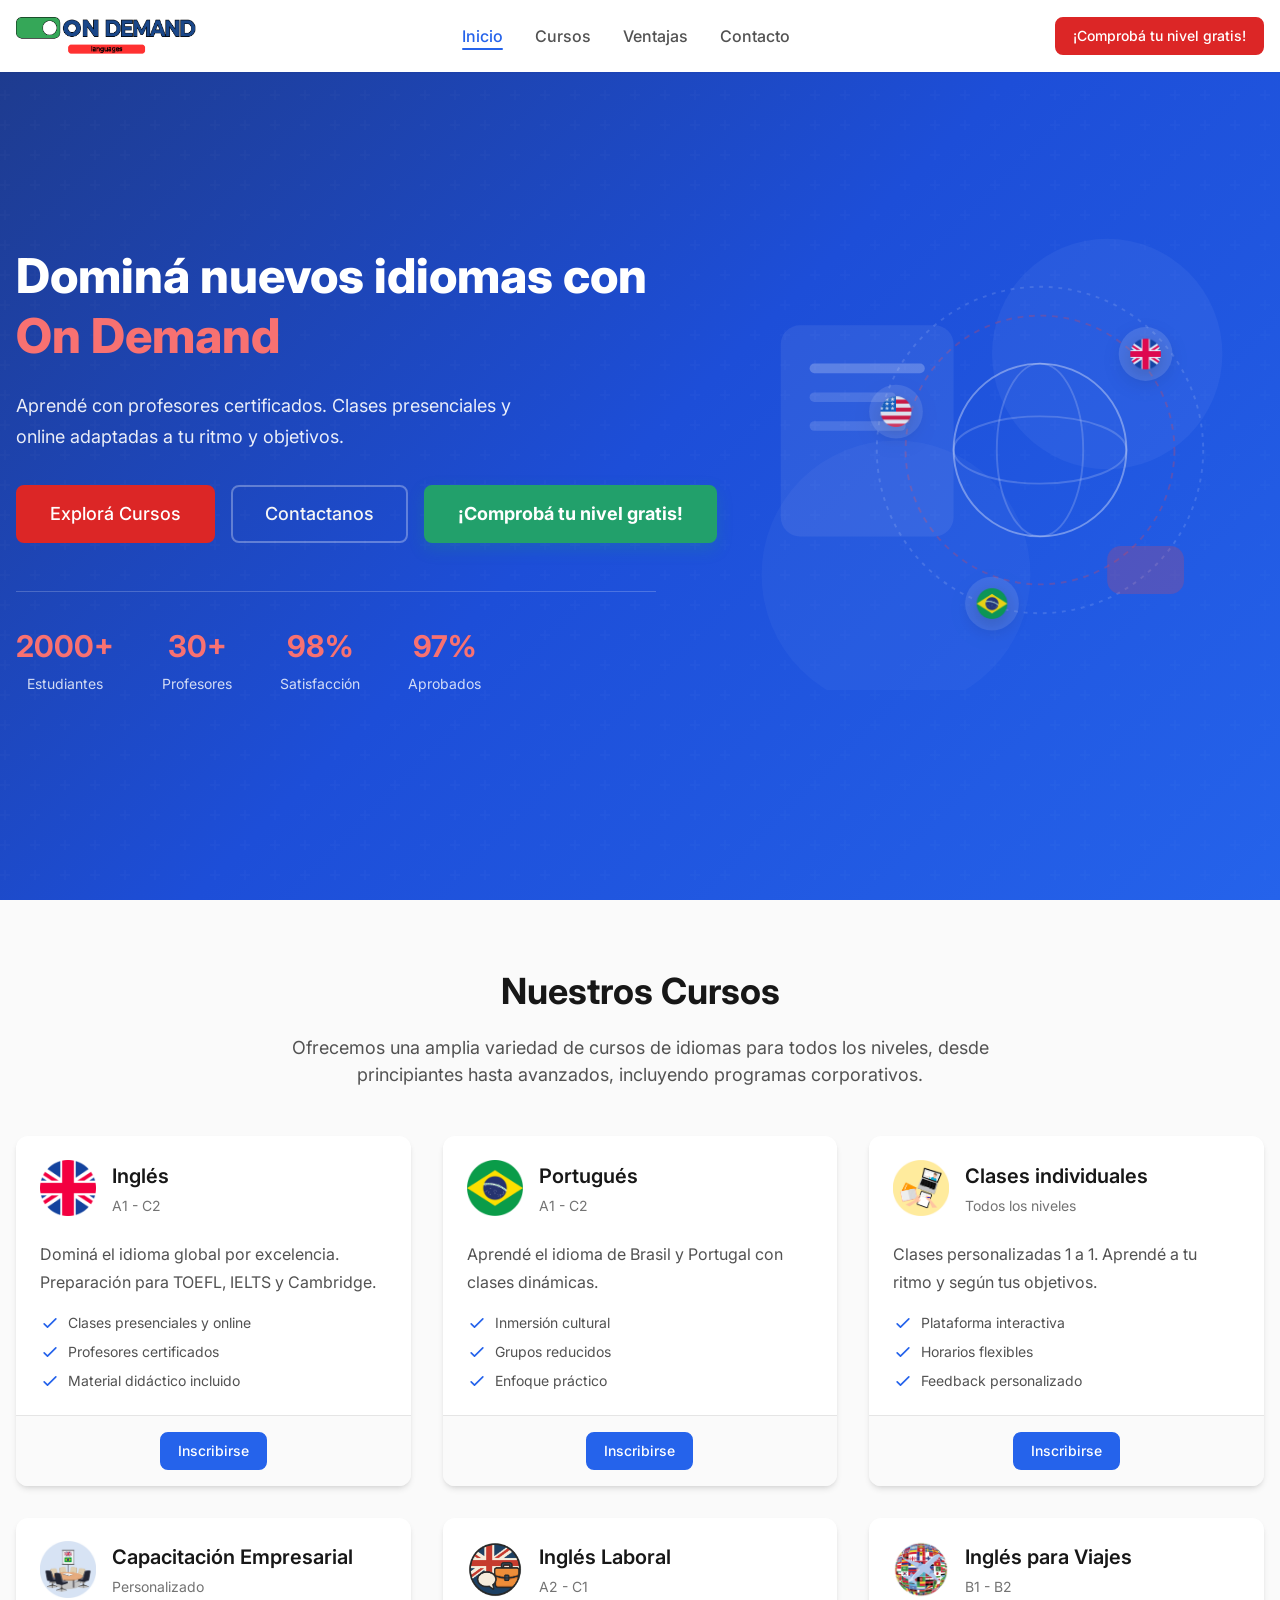
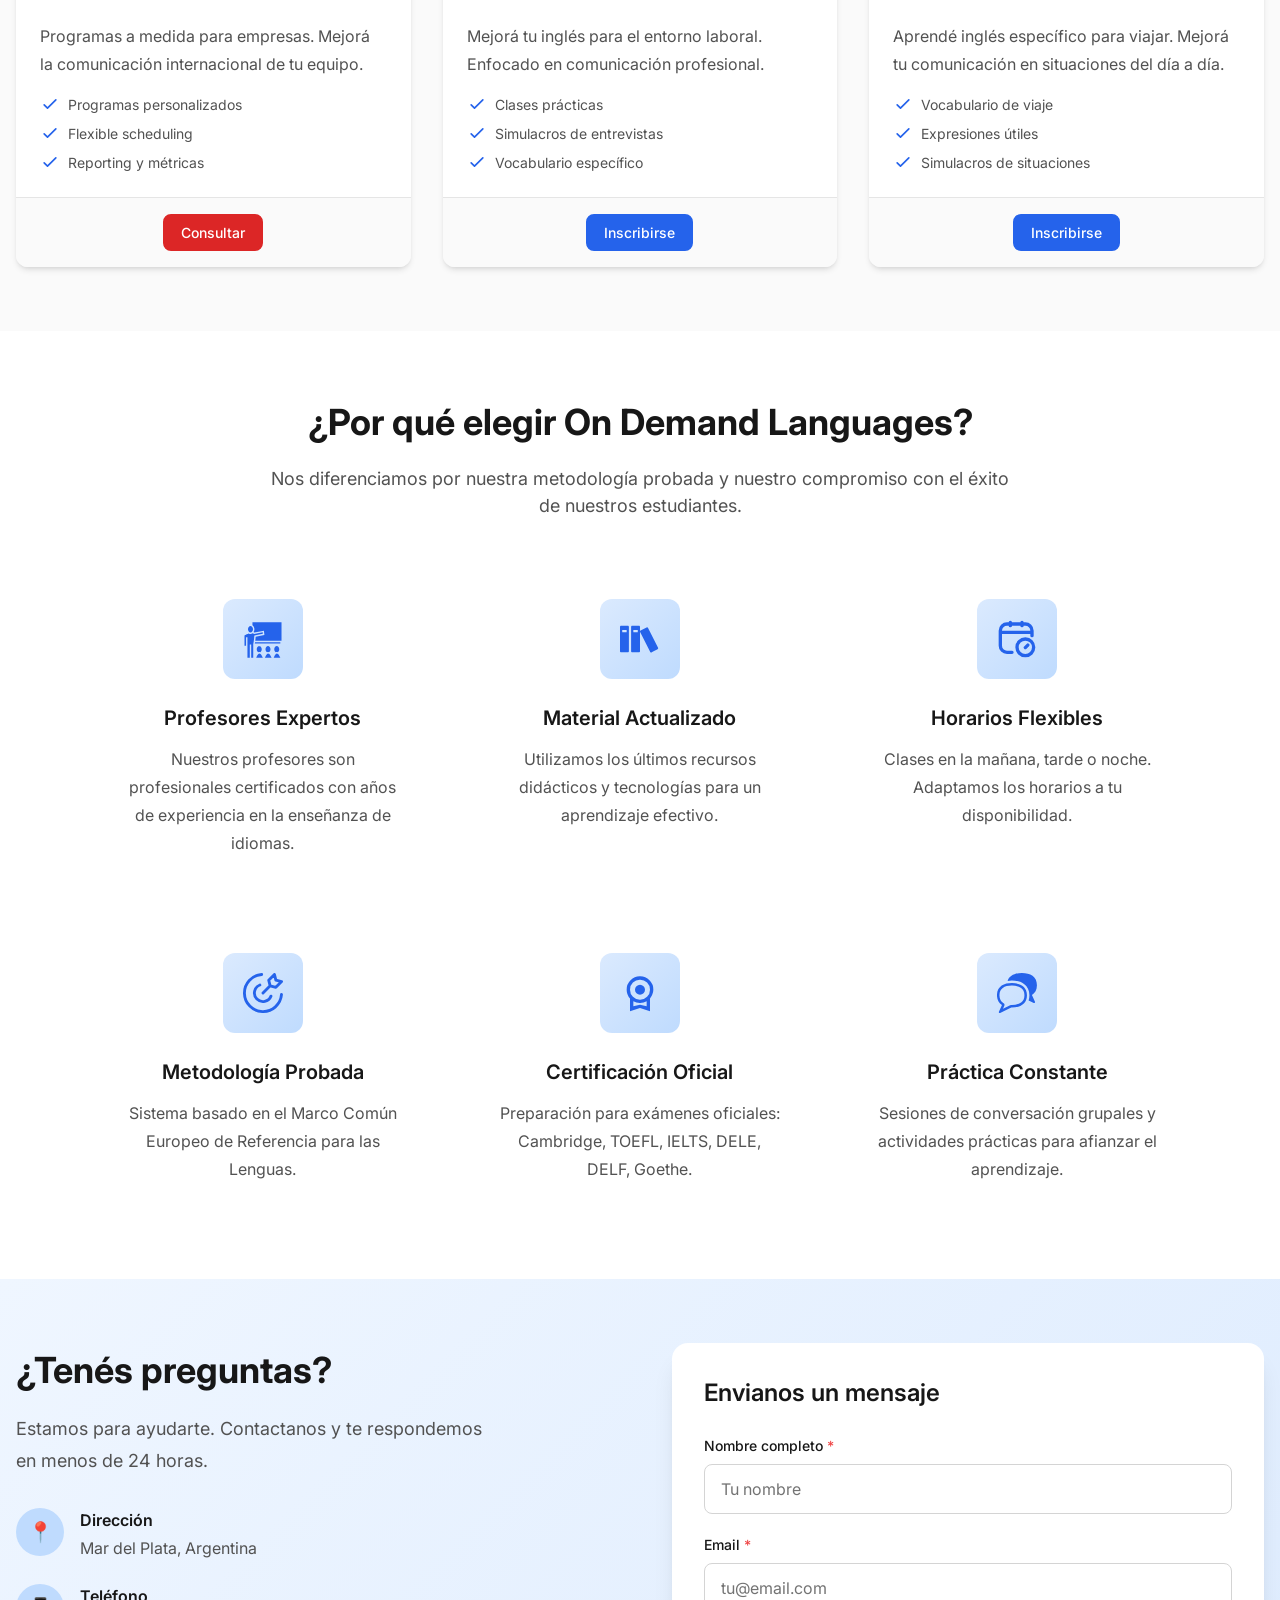
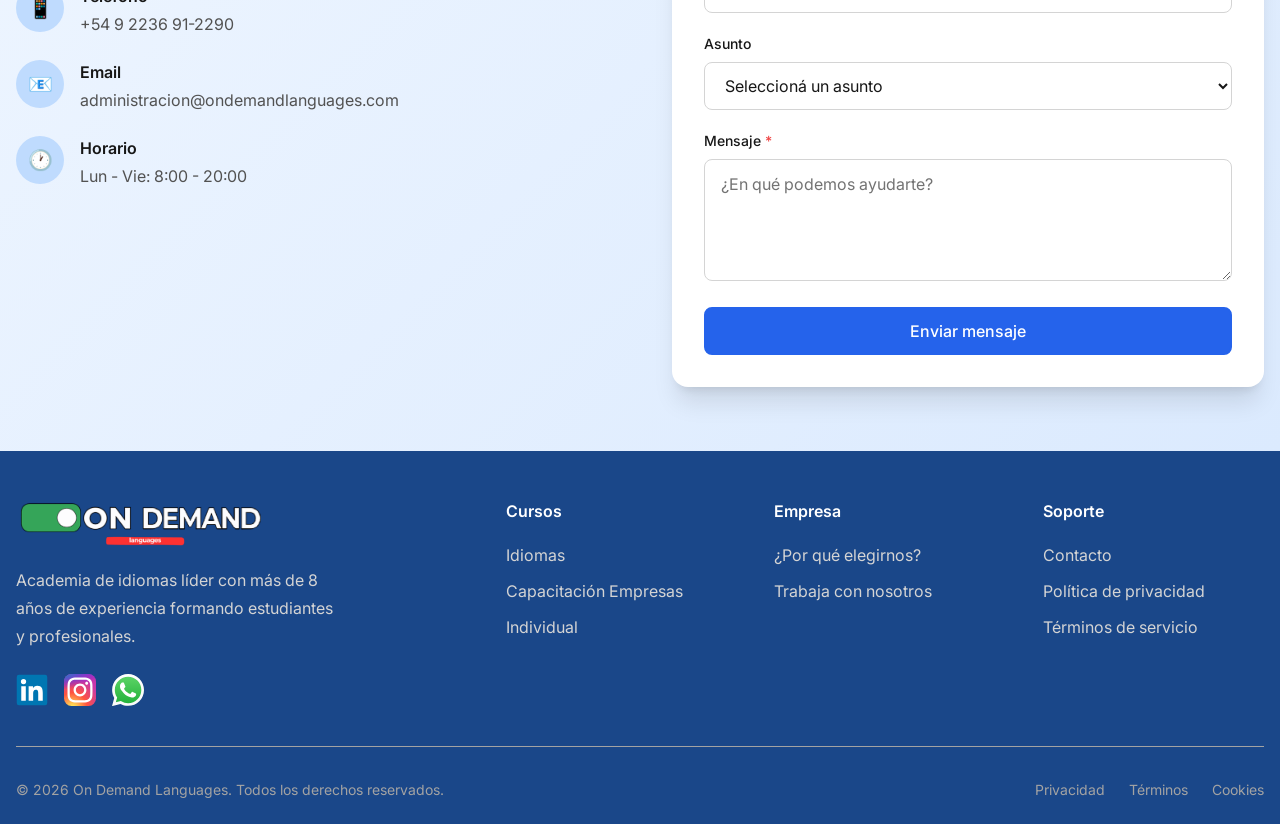
==== commit 215b23de: "Add: Send email notification to ODL /client (level test)" ====
--- a/index.html
+++ b/index.html
@@ -70,7 +70,7 @@
         </h1>
 
         <p class="hero__description">
-          Aprendé con profesores nativos certificados.
+          Aprendé con profesores certificados.
           Clases presenciales y online adaptadas a tu ritmo y objetivos.
         </p>
 
@@ -183,7 +183,7 @@
                 <svg class="course-card__feature-icon" fill="none" stroke="currentColor" viewBox="0 0 24 24">
                   <path stroke-linecap="round" stroke-linejoin="round" stroke-width="2" d="M5 13l4 4L19 7"></path>
                 </svg>
-                Profesores nativos certificados
+                Profesores certificados
               </li>
               <li class="course-card__feature">
                 <svg class="course-card__feature-icon" fill="none" stroke="currentColor" viewBox="0 0 24 24">
@@ -417,7 +417,7 @@
             </svg></div>
           <h3 class="advantage-card__title">Profesores Expertos</h3>
           <p class="advantage-card__description">
-            Nuestros profesores son nativos certificados con años de experiencia en la enseñanza de idiomas.
+            Nuestros profesores son profesionales certificados con años de experiencia en la enseñanza de idiomas.
           </p>
         </article>
 
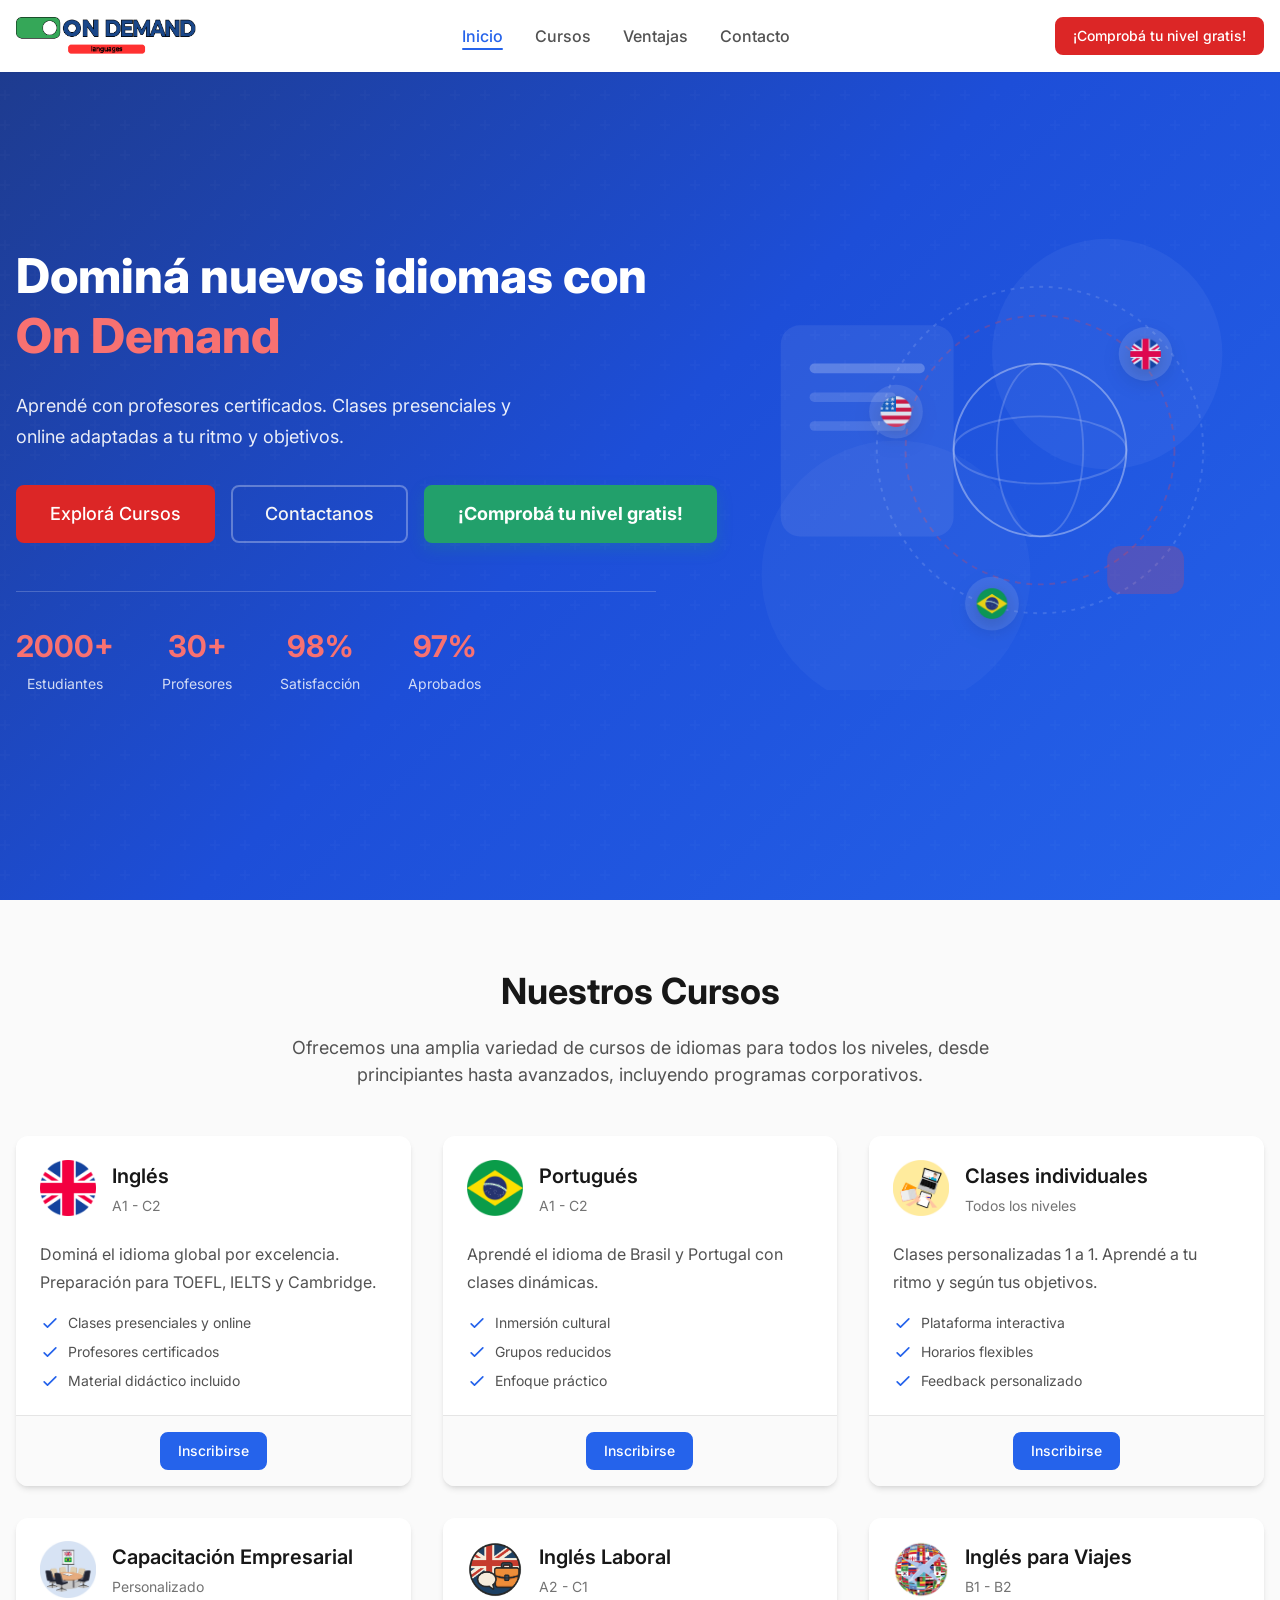
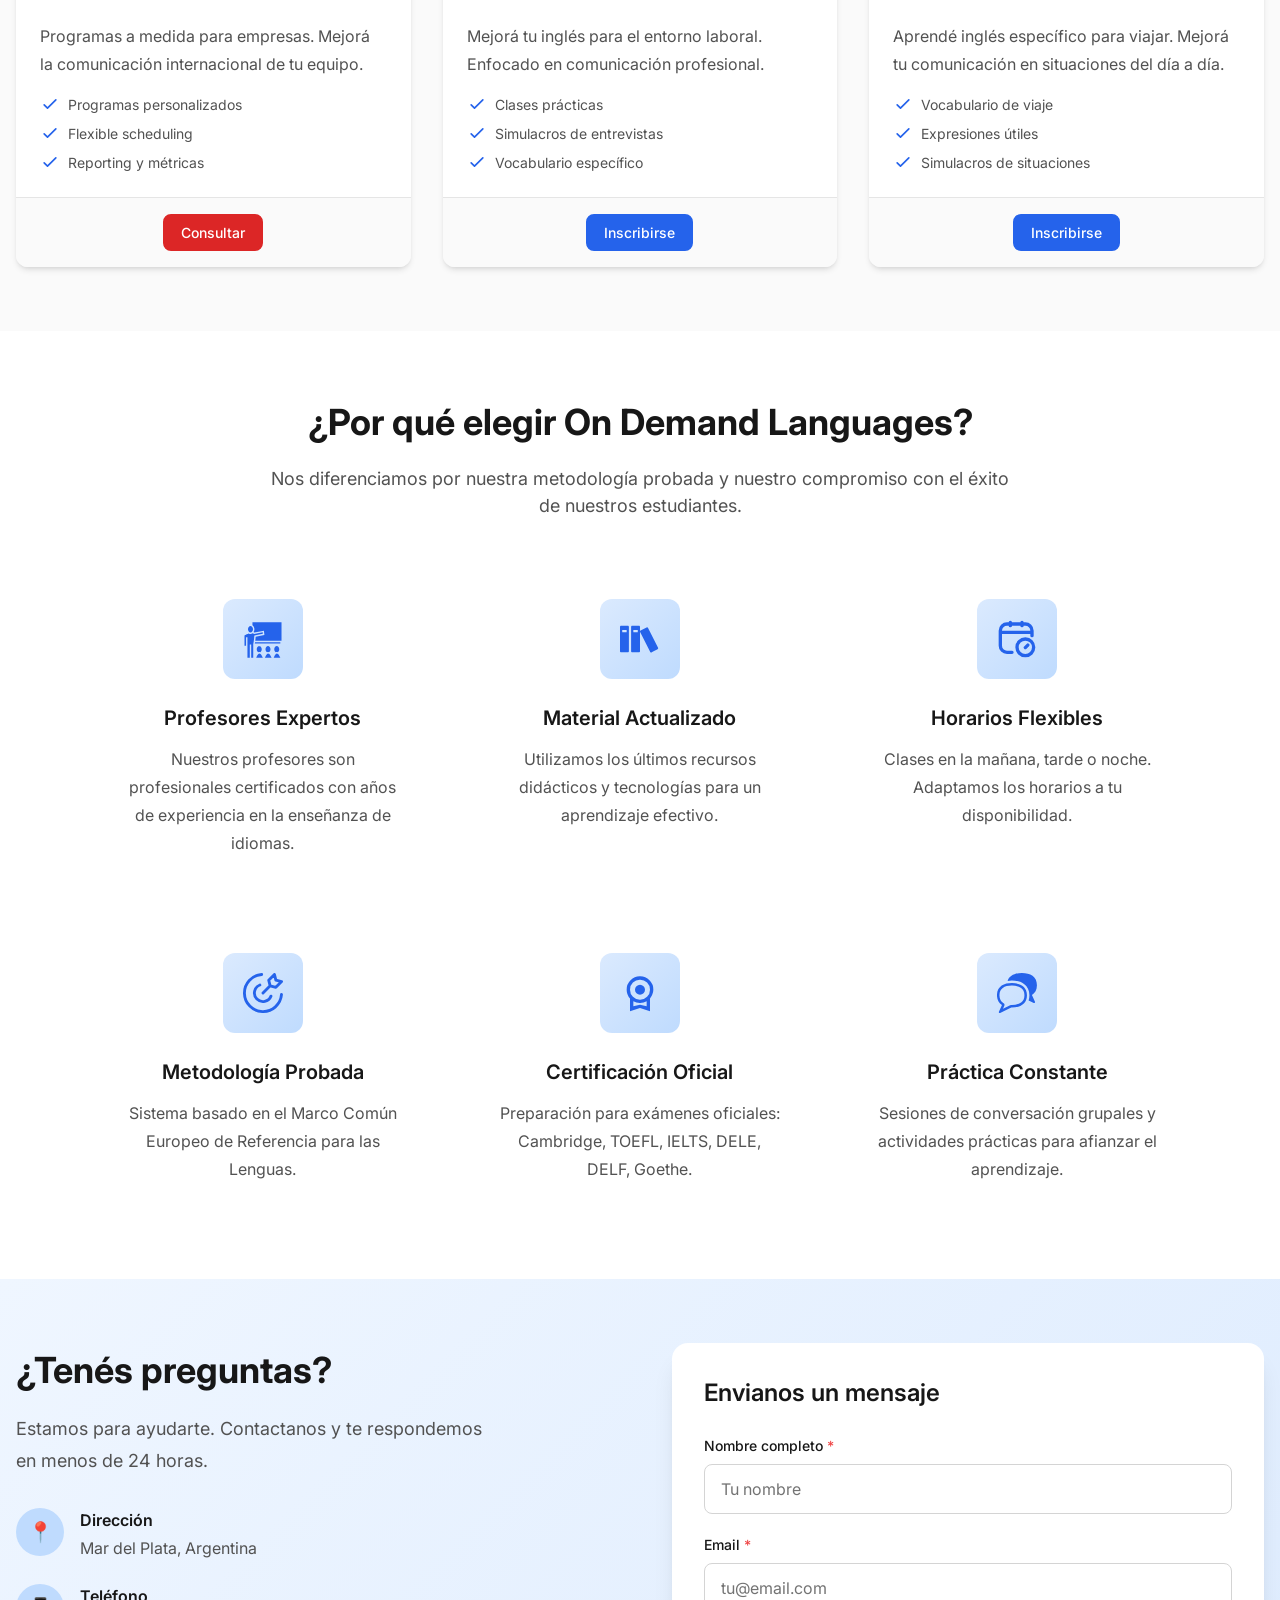
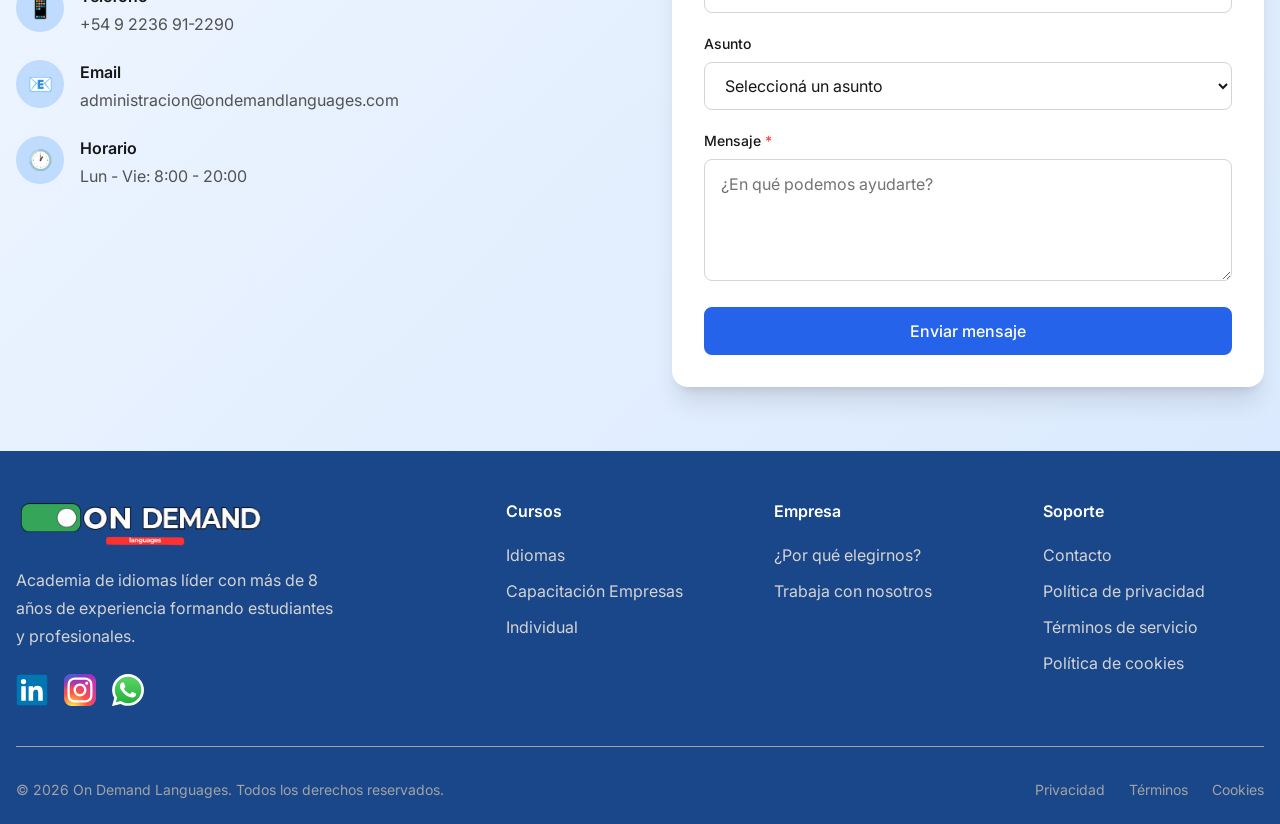
==== commit 7a7c127e: "Add: Legal pages" ====
--- a/index.html
+++ b/index.html
@@ -396,7 +396,7 @@
       </div>
     </div>
   </section>
-  
+
 
   <!-- ADVANTAGES SECTION -->
   <section class="section advantages" id="ventajas">
@@ -541,7 +541,7 @@
         <h3 class="contact__form-title">Envianos un mensaje</h3>
         <form id="contactForm" class="contact-form" action="https://api.web3forms.com/submit" method="POST">
           <input type="hidden" name="access_key" value="f10d913d-df83-42d7-a25b-b501957186bd">
-          
+
           <input type="checkbox" name="botcheck" class="hidden" style="display: none;">
 
           <div class="form-group">
@@ -552,7 +552,7 @@
           <div class="form-group">
             <label for="contactEmail" class="form-label form-label--required">Email</label>
             <input type="email" id="contactEmail" name="email" class="form-input" placeholder="tu@email.com"
-            pattern="[a-zA-Z0-9._%+-]+@[a-zA-Z0-9.-]+\.[a-zA-Z]{2,}$" required>
+              pattern="[a-zA-Z0-9._%+-]+@[a-zA-Z0-9.-]+\.[a-zA-Z]{2,}$" required>
             <input type="hidden" name="_subject" value="Nuevo mensaje de contacto - On Demand Languages">
           </div>
 
@@ -670,8 +670,9 @@
           <h4 class="footer__column-title">Soporte</h4>
           <ul class="footer__links">
             <li><a href="#contacto" class="footer__link">Contacto</a></li>
-            <li><a href="#" class="footer__link">Política de privacidad</a></li>
-            <li><a href="#" class="footer__link">Términos de servicio</a></li>
+            <li><a href="pages/privacidad.html" class="footer__link">Política de privacidad</a></li>
+            <li><a href="pages/terminos.html" class="footer__link">Términos de servicio</a></li>
+            <li><a href="pages/cookies.html" class="footer__link">Política de cookies</a></li>
           </ul>
         </div>
       </div>
@@ -681,9 +682,9 @@
           © 2026 On Demand Languages. Todos los derechos reservados.
         </p>
         <div class="footer__legal">
-          <a href="#" class="footer__legal-link">Privacidad</a>
-          <a href="#" class="footer__legal-link">Términos</a>
-          <a href="#" class="footer__legal-link">Cookies</a>
+          <a href="pages/privacidad.html" class="footer__legal-link">Privacidad</a>
+          <a href="pages/terminos.html" class="footer__legal-link">Términos</a>
+          <a href="pages/cookies.html" class="footer__legal-link">Cookies</a>
         </div>
       </div>
     </div>
